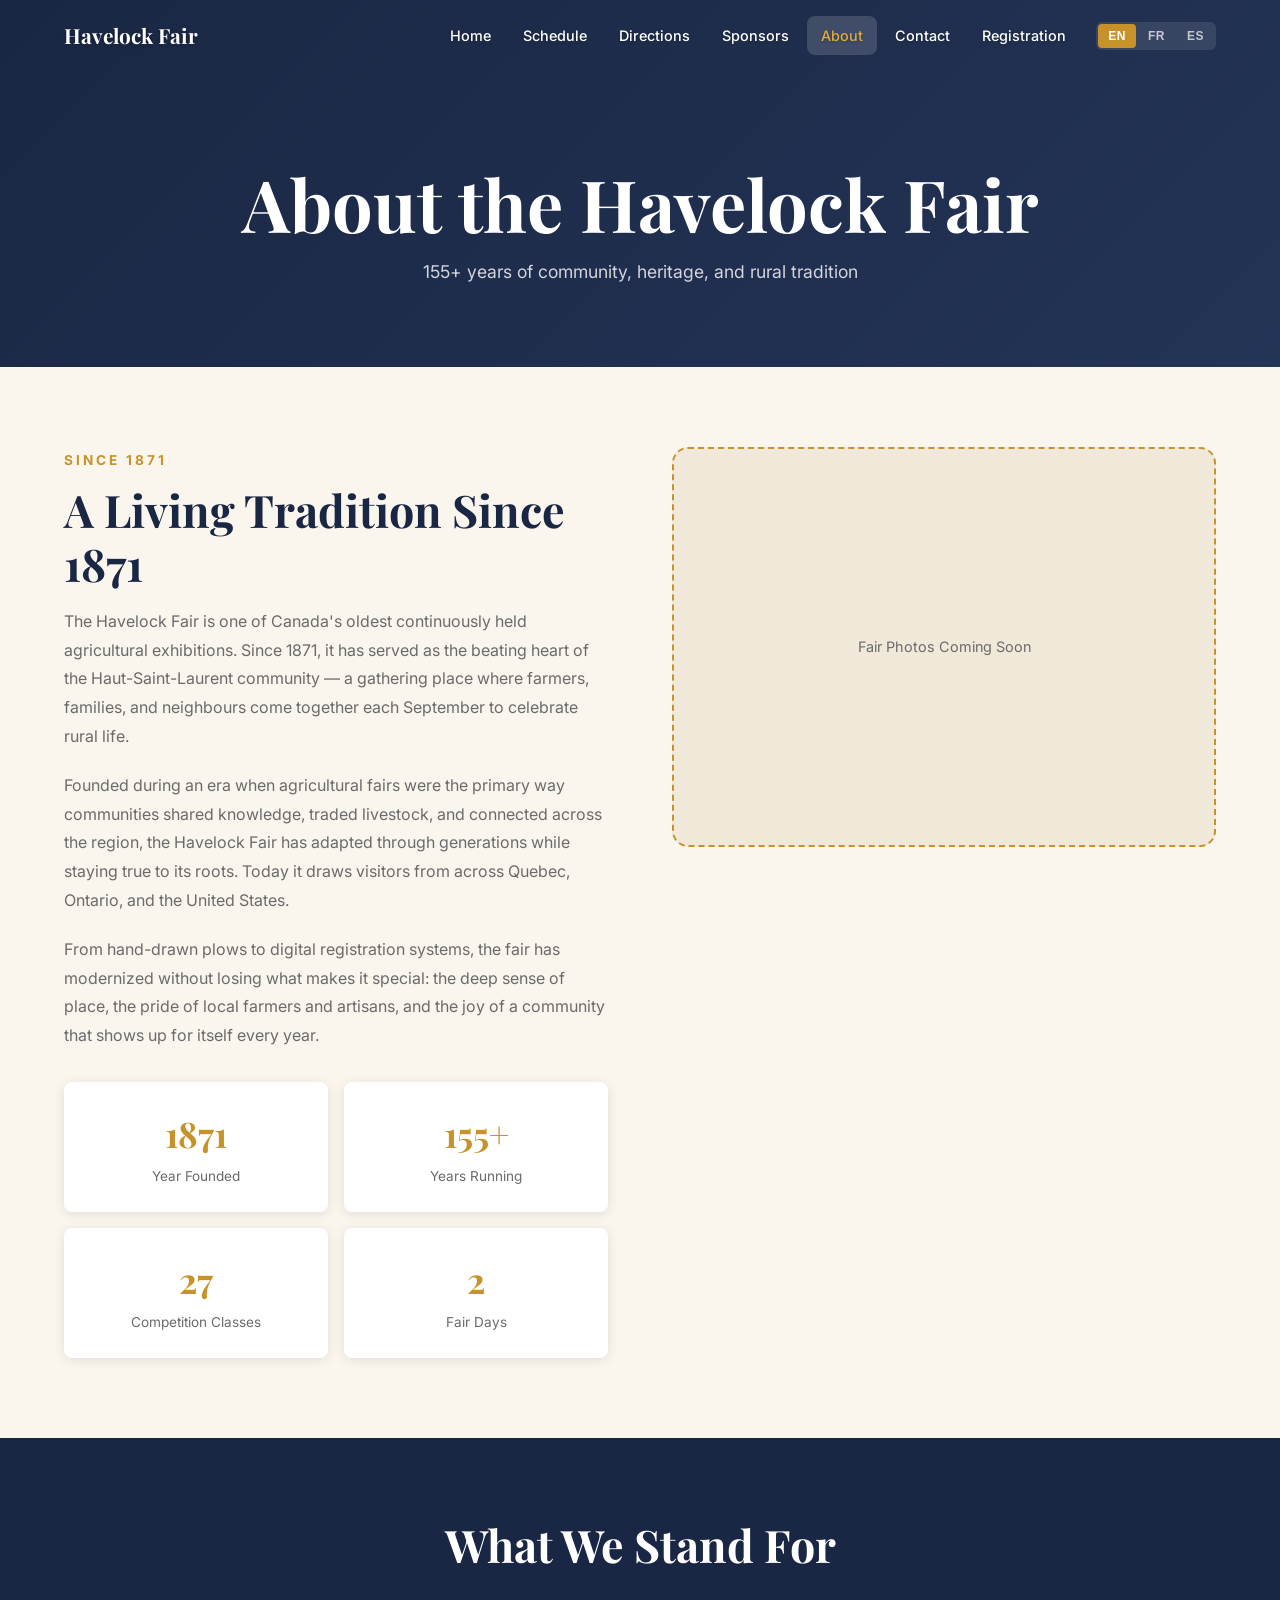
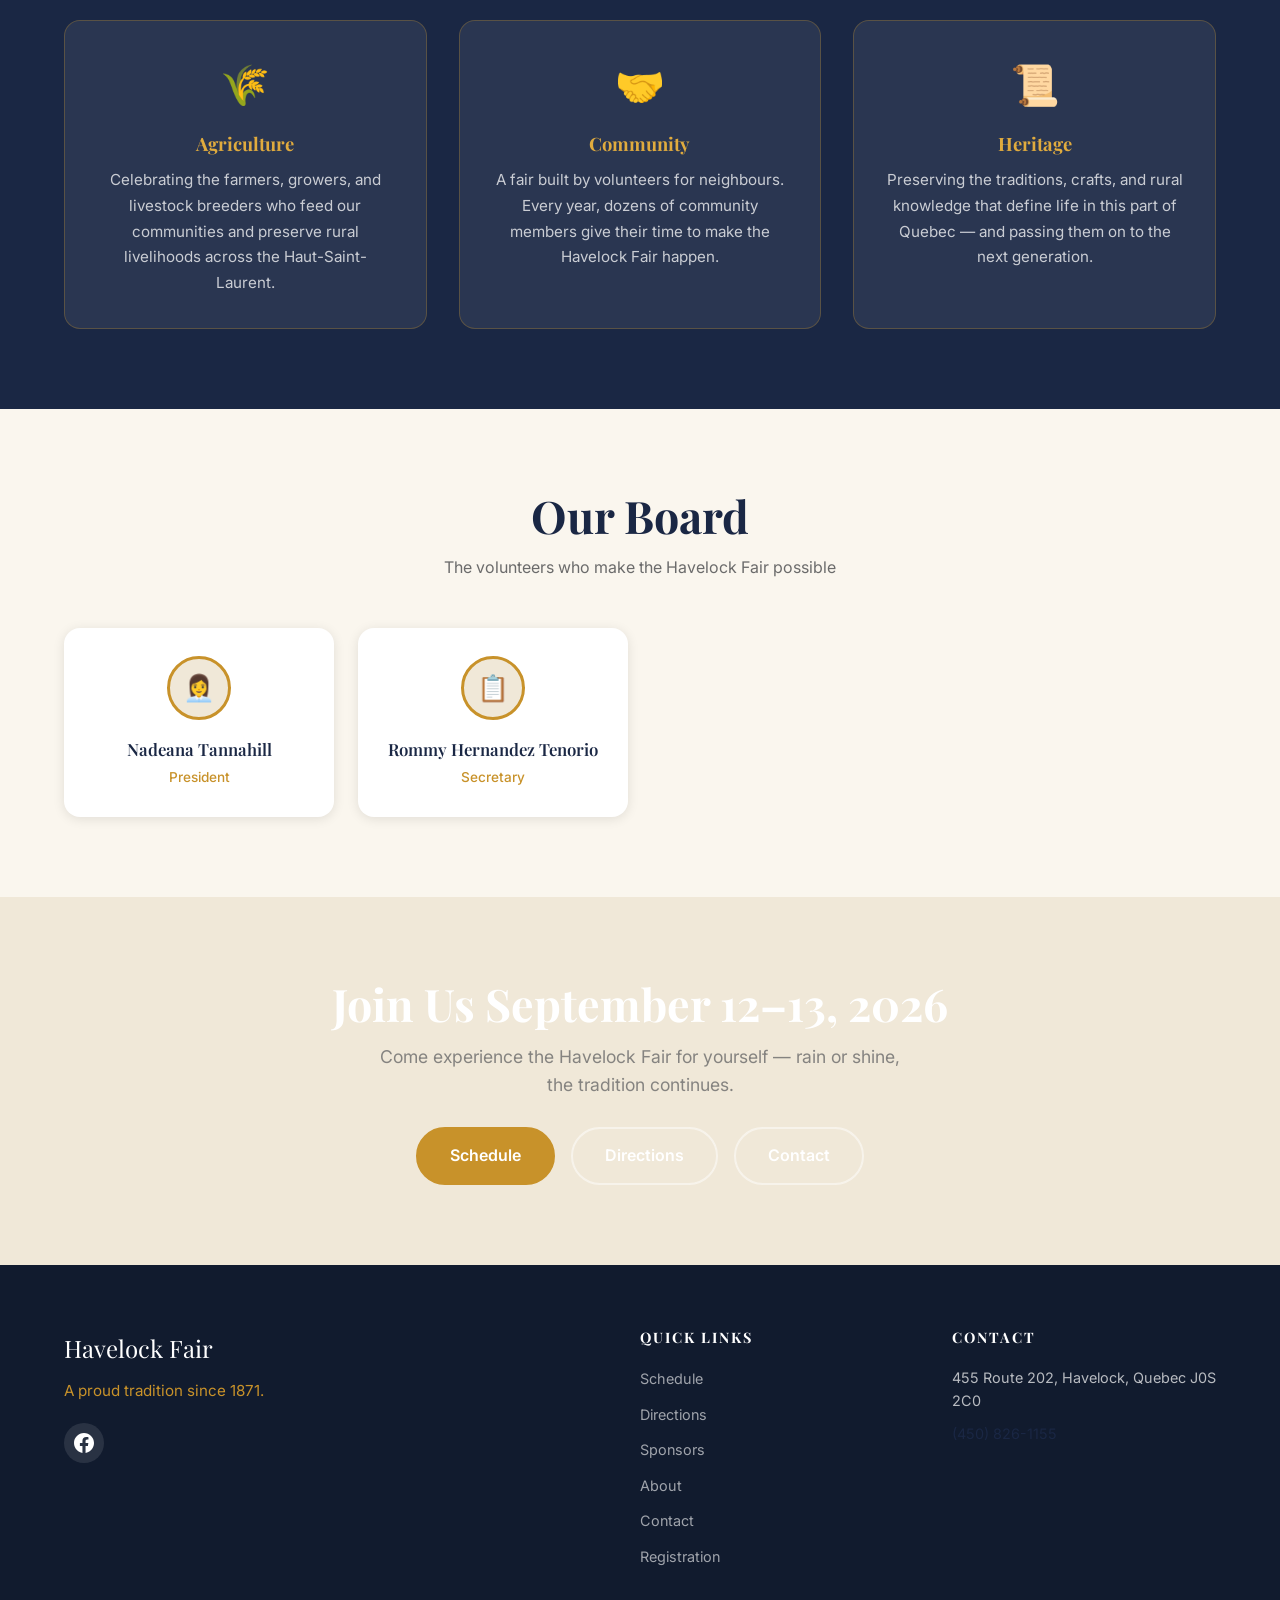
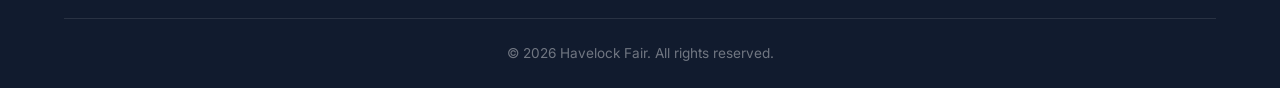
==== pages/about.html @ 42c42213 "Initial commit: Havelock Fair static site 7 pages (index, directions, schedule, sponsors, registrati" ====
<!DOCTYPE html>
<html lang="en">
<head>
  <meta charset="UTF-8">
  <meta name="viewport" content="width=device-width, initial-scale=1.0">
  <title>About — Havelock Fair 2026 | À propos — Foire Havelock</title>
  <meta name="description" content="Learn about the Havelock Fair — one of Canada's oldest agricultural fairs, founded in 1871. Meet our board and learn about our history in Havelock, Quebec.">
  <meta property="og:title" content="About the Havelock Fair">
  <meta property="og:description" content="155+ years of community, heritage, and rural tradition in Havelock, Quebec.">
  <link rel="canonical" href="https://www.havelockfair.ca/pages/about.html">
  <link rel="preconnect" href="https://fonts.googleapis.com">
  <link rel="preconnect" href="https://fonts.gstatic.com" crossorigin>
  <link href="https://fonts.googleapis.com/css2?family=Inter:wght@300;400;500;600;700&family=Playfair+Display:wght@400;600;700;800&display=swap" rel="stylesheet">
  <link rel="stylesheet" href="../css/style.css">
  <style>
    .page-hero {
      position: relative;
      padding: 160px 0 80px;
      background: linear-gradient(135deg, var(--navy) 0%, var(--navy-light) 100%);
      text-align: center;
      color: var(--white);
    }
    .page-hero h1 { color: var(--white); margin-bottom: 12px; }
    .page-hero p { opacity: 0.8; font-size: 1.1rem; }

    /* History section */
    .history-section {
      padding: 80px 0;
      background: var(--cream);
    }
    .history-grid {
      display: grid;
      grid-template-columns: 1fr 1fr;
      gap: 64px;
      align-items: start;
    }
    @media (max-width: 768px) {
      .history-grid { grid-template-columns: 1fr; gap: 40px; }
    }
    .history-text h2 {
      margin-bottom: 16px;
    }
    .history-text p {
      color: var(--text-light);
      margin-bottom: 20px;
      line-height: 1.8;
    }
    .history-stat-grid {
      display: grid;
      grid-template-columns: 1fr 1fr;
      gap: 16px;
      margin-top: 32px;
    }
    .history-stat {
      background: var(--white);
      border-radius: var(--radius);
      padding: 24px;
      text-align: center;
      box-shadow: var(--shadow);
    }
    .history-stat .stat-num {
      font-family: var(--font-heading);
      font-size: 2.2rem;
      font-weight: 700;
      color: var(--gold);
      display: block;
    }
    .history-stat .stat-label {
      font-size: 0.85rem;
      color: var(--text-light);
      margin-top: 4px;
    }
    .history-image-placeholder {
      background: var(--cream-dark);
      border-radius: var(--radius-lg);
      height: 400px;
      display: flex;
      align-items: center;
      justify-content: center;
      color: var(--text-light);
      font-size: 0.9rem;
      border: 2px dashed var(--gold);
    }

    /* Mission / values */
    .mission-section {
      padding: 80px 0;
      background: var(--navy);
      color: var(--white);
    }
    .mission-section h2 { color: var(--white); text-align: center; margin-bottom: 48px; }
    .mission-cards {
      display: grid;
      grid-template-columns: repeat(3, 1fr);
      gap: 32px;
    }
    @media (max-width: 768px) {
      .mission-cards { grid-template-columns: 1fr; }
    }
    .mission-card {
      background: rgba(255,255,255,0.07);
      border-radius: var(--radius-lg);
      padding: 32px;
      border: 1px solid rgba(200,146,42,0.3);
      text-align: center;
    }
    .mission-card .mission-icon {
      font-size: 2.5rem;
      margin-bottom: 16px;
    }
    .mission-card h3 {
      color: var(--gold-light);
      margin-bottom: 12px;
      font-size: 1.15rem;
    }
    .mission-card p {
      color: rgba(255,255,255,0.75);
      font-size: 0.95rem;
      line-height: 1.7;
    }

    /* Board section */
    .board-section {
      padding: 80px 0;
      background: var(--cream);
    }
    .board-section h2 { text-align: center; margin-bottom: 12px; }
    .board-subtitle {
      text-align: center;
      color: var(--text-light);
      margin-bottom: 48px;
    }
    .board-grid {
      display: grid;
      grid-template-columns: repeat(auto-fill, minmax(220px, 1fr));
      gap: 24px;
    }
    .board-card {
      background: var(--white);
      border-radius: var(--radius-lg);
      padding: 28px 24px;
      text-align: center;
      box-shadow: var(--shadow);
      transition: transform var(--transition), box-shadow var(--transition);
    }
    .board-card:hover {
      transform: translateY(-4px);
      box-shadow: var(--shadow-lg);
    }
    .board-avatar {
      width: 64px;
      height: 64px;
      border-radius: 50%;
      background: var(--cream-dark);
      display: flex;
      align-items: center;
      justify-content: center;
      font-size: 1.6rem;
      margin: 0 auto 16px;
      border: 3px solid var(--gold);
    }
    .board-name {
      font-family: var(--font-heading);
      font-weight: 600;
      font-size: 1.05rem;
      color: var(--navy);
      margin-bottom: 4px;
    }
    .board-role {
      font-size: 0.85rem;
      color: var(--gold);
      font-weight: 500;
    }

    /* CTA */
    .cta-section {
      padding: 80px 0;
      background: var(--cream-dark);
      text-align: center;
    }
    .cta-section h2 { margin-bottom: 12px; }
    .cta-section p { color: var(--text-light); margin-bottom: 28px; max-width: 520px; margin-left: auto; margin-right: auto; }
    .btn-group { display: flex; gap: 16px; justify-content: center; flex-wrap: wrap; }
  </style>
</head>
<body>

  <!-- ========== NAVBAR ========== -->
  <nav class="navbar" role="navigation" aria-label="Main navigation">
    <div class="nav-inner">
      <a href="/" class="nav-brand">
        <span>Havelock Fair</span>
      </a>
      <button class="nav-toggle" aria-label="Toggle menu" aria-expanded="false">
        <span></span><span></span><span></span>
      </button>
      <ul class="nav-menu">
        <li><a href="/" data-i18n="nav_home">Home</a></li>
        <li><a href="/pages/schedule.html" data-i18n="nav_schedule">Schedule</a></li>
        <li><a href="/pages/directions.html" data-i18n="nav_directions">Directions</a></li>
        <li><a href="/pages/sponsors.html" data-i18n="nav_sponsors">Sponsors</a></li>
        <li><a href="/pages/about.html" class="active" data-i18n="nav_about">About</a></li>
        <li><a href="/pages/contact.html" data-i18n="nav_contact">Contact</a></li>
        <li><a href="/pages/registration.html" data-i18n="nav_registration">Registration</a></li>
        <li>
          <div class="lang-switcher">
            <button class="lang-btn active" data-lang="en">EN</button>
            <button class="lang-btn" data-lang="fr">FR</button>
            <button class="lang-btn" data-lang="es">ES</button>
          </div>
        </li>
      </ul>
    </div>
  </nav>

  <!-- ========== PAGE HERO ========== -->
  <section class="page-hero">
    <div class="container">
      <h1 data-i18n="about_page_title">About the Havelock Fair</h1>
      <p data-i18n="about_page_subtitle">155+ years of community, heritage, and rural tradition</p>
    </div>
  </section>

  <!-- ========== HISTORY ========== -->
  <section class="history-section">
    <div class="container">
      <div class="history-grid">
        <div class="history-text fade-in">
          <span class="about-tag" data-i18n="about_tag">Since 1871</span>
          <h2 data-i18n="about_history_title">A Living Tradition Since 1871</h2>
          <p data-i18n="about_history_p1">The Havelock Fair is one of Canada's oldest continuously held agricultural exhibitions. Since 1871, it has served as the beating heart of the Haut-Saint-Laurent community — a gathering place where farmers, families, and neighbours come together each September to celebrate rural life.</p>
          <p data-i18n="about_history_p2">Founded during an era when agricultural fairs were the primary way communities shared knowledge, traded livestock, and connected across the region, the Havelock Fair has adapted through generations while staying true to its roots. Today it draws visitors from across Quebec, Ontario, and the United States.</p>
          <p data-i18n="about_history_p3">From hand-drawn plows to digital registration systems, the fair has modernized without losing what makes it special: the deep sense of place, the pride of local farmers and artisans, and the joy of a community that shows up for itself every year.</p>
          <div class="history-stat-grid">
            <div class="history-stat">
              <span class="stat-num">1871</span>
              <div class="stat-label" data-i18n="stat_founded">Year Founded</div>
            </div>
            <div class="history-stat">
              <span class="stat-num">155+</span>
              <div class="stat-label" data-i18n="stat_years">Years Running</div>
            </div>
            <div class="history-stat">
              <span class="stat-num">27</span>
              <div class="stat-label" data-i18n="stat_classes">Competition Classes</div>
            </div>
            <div class="history-stat">
              <span class="stat-num">2</span>
              <div class="stat-label" data-i18n="stat_days">Fair Days</div>
            </div>
          </div>
        </div>
        <div class="history-image-placeholder fade-in">
          <span data-i18n="about_photo_placeholder">Fair Photos Coming Soon</span>
        </div>
      </div>
    </div>
  </section>

  <!-- ========== MISSION / VALUES ========== -->
  <section class="mission-section">
    <div class="container">
      <h2 data-i18n="about_values_title">What We Stand For</h2>
      <div class="mission-cards">
        <div class="mission-card fade-in">
          <div class="mission-icon">🌾</div>
          <h3 data-i18n="about_val1_title">Agriculture</h3>
          <p data-i18n="about_val1_text">Celebrating the farmers, growers, and livestock breeders who feed our communities and preserve rural livelihoods across the Haut-Saint-Laurent.</p>
        </div>
        <div class="mission-card fade-in">
          <div class="mission-icon">🤝</div>
          <h3 data-i18n="about_val2_title">Community</h3>
          <p data-i18n="about_val2_text">A fair built by volunteers for neighbours. Every year, dozens of community members give their time to make the Havelock Fair happen.</p>
        </div>
        <div class="mission-card fade-in">
          <div class="mission-icon">📜</div>
          <h3 data-i18n="about_val3_title">Heritage</h3>
          <p data-i18n="about_val3_text">Preserving the traditions, crafts, and rural knowledge that define life in this part of Quebec — and passing them on to the next generation.</p>
        </div>
      </div>
    </div>
  </section>

  <!-- ========== BOARD ========== -->
  <section class="board-section">
    <div class="container">
      <h2 data-i18n="about_board_title">Our Board</h2>
      <p class="board-subtitle" data-i18n="about_board_subtitle">The volunteers who make the Havelock Fair possible</p>
      <div class="board-grid">
        <div class="board-card fade-in">
          <div class="board-avatar">👩‍💼</div>
          <div class="board-name">Nadeana Tannahill</div>
          <div class="board-role" data-i18n="board_president">President</div>
        </div>
        <div class="board-card fade-in">
          <div class="board-avatar">📋</div>
          <div class="board-name">Rommy Hernandez Tenorio</div>
          <div class="board-role" data-i18n="board_secretary">Secretary</div>
        </div>
        <!-- Additional board members can be added here -->
      </div>
    </div>
  </section>

  <!-- ========== CTA ========== -->
  <section class="cta-section">
    <div class="container fade-in">
      <h2 data-i18n="about_cta_title">Join Us September 12–13, 2026</h2>
      <p data-i18n="about_cta_text">Come experience the Havelock Fair for yourself — rain or shine, the tradition continues.</p>
      <div class="btn-group">
        <a href="/pages/schedule.html" class="btn btn-primary" data-i18n="nav_schedule">Schedule</a>
        <a href="/pages/directions.html" class="btn btn-outline" data-i18n="nav_directions">Directions</a>
        <a href="/pages/contact.html" class="btn btn-outline" data-i18n="nav_contact">Contact</a>
      </div>
    </div>
  </section>

  <!-- ========== FOOTER ========== -->
  <footer class="footer">
    <div class="container">
      <div class="footer-grid">
        <div>
          <div class="footer-brand">Havelock Fair</div>
          <p class="footer-tagline" data-i18n="footer_tagline">A proud tradition since 1871.</p>
          <div class="footer-social">
            <a href="https://www.facebook.com/havelockfair" target="_blank" rel="noopener" aria-label="Facebook">
              <svg width="20" height="20" viewBox="0 0 24 24" fill="currentColor"><path d="M24 12.073c0-6.627-5.373-12-12-12s-12 5.373-12 12c0 5.99 4.388 10.954 10.125 11.854v-8.385H7.078v-3.47h3.047V9.43c0-3.007 1.792-4.669 4.533-4.669 1.312 0 2.686.235 2.686.235v2.953H15.83c-1.491 0-1.956.925-1.956 1.874v2.25h3.328l-.532 3.47h-2.796v8.385C19.612 23.027 24 18.062 24 12.073z"/></svg>
            </a>
          </div>
        </div>
        <div>
          <h4 data-i18n="footer_quick">Quick Links</h4>
          <ul class="footer-links">
            <li><a href="/pages/schedule.html" data-i18n="nav_schedule">Schedule</a></li>
            <li><a href="/pages/directions.html" data-i18n="nav_directions">Directions</a></li>
            <li><a href="/pages/sponsors.html" data-i18n="nav_sponsors">Sponsors</a></li>
            <li><a href="/pages/about.html" data-i18n="nav_about">About</a></li>
            <li><a href="/pages/contact.html" data-i18n="nav_contact">Contact</a></li>
            <li><a href="/pages/registration.html" data-i18n="nav_registration">Registration</a></li>
          </ul>
        </div>
        <div>
          <h4 data-i18n="footer_contact">Contact</h4>
          <div class="footer-contact-info">
            <span data-i18n="footer_address">455 Route 202, Havelock, Quebec J0S 2C0</span>
            <a href="tel:+14508261155" data-i18n="footer_phone">(450) 826-1155</a>
          </div>
        </div>
      </div>
      <div class="footer-bottom">
        &copy; 2026 <span data-i18n="footer_copyright">Havelock Fair. All rights reserved.</span>
      </div>
    </div>
  </footer>

  <script src="../js/i18n.js"></script>
  <script src="../js/main.js"></script>
</body>
</html>
---- css/style.css ----
/* ============================================
   HAVELOCK FAIR — Core Styles
   ============================================ */

:root {
  --navy: #1a2744;
  --navy-light: #243456;
  --gold: #c8922a;
  --gold-light: #e0ab3e;
  --cream: #faf6ee;
  --cream-dark: #f0e8d8;
  --brown: #5c3d1e;
  --green: #2d5a27;
  --green-light: #3a7233;
  --red-barn: #8b2e1c;
  --text: #2c2c2c;
  --text-light: #6b6b6b;
  --white: #ffffff;
  --shadow: 0 2px 12px rgba(0,0,0,0.1);
  --shadow-lg: 0 8px 32px rgba(0,0,0,0.15);
  --radius: 8px;
  --radius-lg: 16px;
  --transition: 0.3s ease;
  --font-heading: 'Playfair Display', Georgia, serif;
  --font-body: 'Inter', -apple-system, BlinkMacSystemFont, sans-serif;
  --max-width: 1200px;
}

*, *::before, *::after {
  box-sizing: border-box;
  margin: 0;
  padding: 0;
}

html {
  scroll-behavior: smooth;
  -webkit-text-size-adjust: 100%;
}

body {
  font-family: var(--font-body);
  color: var(--text);
  background: var(--cream);
  line-height: 1.6;
  overflow-x: hidden;
}

img {
  max-width: 100%;
  height: auto;
  display: block;
}

a {
  color: var(--navy);
  text-decoration: none;
  transition: color var(--transition);
}

a:hover {
  color: var(--gold);
}

.container {
  max-width: var(--max-width);
  margin: 0 auto;
  padding: 0 24px;
}

/* ============================================
   TYPOGRAPHY
   ============================================ */

h1, h2, h3, h4 {
  font-family: var(--font-heading);
  color: var(--navy);
  line-height: 1.2;
}

h1 { font-size: clamp(2.5rem, 6vw, 4.5rem); }
h2 { font-size: clamp(1.8rem, 4vw, 2.8rem); }
h3 { font-size: clamp(1.2rem, 2.5vw, 1.5rem); }

/* ============================================
   NAVBAR
   ============================================ */

.navbar {
  position: fixed;
  top: 0;
  left: 0;
  right: 0;
  z-index: 1000;
  padding: 16px 0;
  transition: all var(--transition);
  background: transparent;
}

.navbar.scrolled {
  background: rgba(26, 39, 68, 0.97);
  padding: 8px 0;
  box-shadow: 0 2px 20px rgba(0,0,0,0.3);
  backdrop-filter: blur(10px);
}

.nav-inner {
  display: flex;
  align-items: center;
  justify-content: space-between;
  max-width: var(--max-width);
  margin: 0 auto;
  padding: 0 24px;
}

.nav-brand {
  display: flex;
  align-items: center;
  gap: 12px;
  font-family: var(--font-heading);
  font-size: 1.3rem;
  font-weight: 700;
  color: var(--white);
  text-shadow: 0 1px 4px rgba(0,0,0,0.3);
}

.navbar.scrolled .nav-brand {
  text-shadow: none;
}

.nav-brand img {
  height: 40px;
  width: auto;
  border-radius: 4px;
}

.nav-menu {
  display: flex;
  align-items: center;
  gap: 4px;
  list-style: none;
}

.nav-menu a {
  display: block;
  padding: 8px 14px;
  font-size: 0.9rem;
  font-weight: 500;
  color: var(--white);
  border-radius: var(--radius);
  transition: all var(--transition);
  text-shadow: 0 1px 3px rgba(0,0,0,0.2);
  white-space: nowrap;
}

.navbar.scrolled .nav-menu a {
  text-shadow: none;
}

.nav-menu a:hover,
.nav-menu a.active {
  background: rgba(255,255,255,0.15);
  color: var(--gold-light);
}

/* Language switcher */
.lang-switcher {
  display: flex;
  gap: 2px;
  margin-left: 12px;
  background: rgba(255,255,255,0.1);
  border-radius: 6px;
  padding: 2px;
}

.lang-btn {
  padding: 5px 10px;
  font-size: 0.75rem;
  font-weight: 600;
  color: rgba(255,255,255,0.7);
  background: transparent;
  border: none;
  border-radius: 4px;
  cursor: pointer;
  transition: all var(--transition);
  text-transform: uppercase;
  letter-spacing: 0.5px;
}

.lang-btn:hover {
  color: var(--white);
}

.lang-btn.active {
  background: var(--gold);
  color: var(--white);
}

/* Hamburger */
.nav-toggle {
  display: none;
  flex-direction: column;
  gap: 5px;
  background: none;
  border: none;
  cursor: pointer;
  padding: 4px;
  z-index: 1001;
}

.nav-toggle span {
  display: block;
  width: 26px;
  height: 2px;
  background: var(--white);
  border-radius: 2px;
  transition: all var(--transition);
}

.nav-toggle.open span:nth-child(1) {
  transform: rotate(45deg) translate(5px, 5px);
}
.nav-toggle.open span:nth-child(2) {
  opacity: 0;
}
.nav-toggle.open span:nth-child(3) {
  transform: rotate(-45deg) translate(5px, -5px);
}

/* ============================================
   HERO
   ============================================ */

.hero {
  position: relative;
  min-height: 100vh;
  display: flex;
  align-items: center;
  justify-content: center;
  text-align: center;
  color: var(--white);
  overflow: hidden;
}

.hero-bg {
  position: absolute;
  inset: 0;
  background: linear-gradient(
    135deg,
    rgba(26, 39, 68, 0.85) 0%,
    rgba(44, 70, 50, 0.75) 50%,
    rgba(26, 39, 68, 0.85) 100%
  );
  z-index: 1;
}

.hero-img {
  position: absolute;
  inset: 0;
  background-image:
    url('data:image/svg+xml,<svg xmlns="http://www.w3.org/2000/svg" viewBox="0 0 1200 800"><rect fill="%231a2744"/><text x="600" y="400" text-anchor="middle" fill="%23243456" font-size="120" font-family="serif">HAVELOCK FAIR</text></svg>');
  background-size: cover;
  background-position: center;
  filter: saturate(0.8);
}

.hero-content {
  position: relative;
  z-index: 2;
  max-width: 800px;
  padding: 120px 24px 80px;
}

.hero-tag {
  display: inline-block;
  padding: 6px 20px;
  background: rgba(200, 146, 42, 0.25);
  border: 1px solid rgba(200, 146, 42, 0.5);
  border-radius: 50px;
  font-size: 0.85rem;
  font-weight: 600;
  letter-spacing: 2px;
  text-transform: uppercase;
  color: var(--gold-light);
  margin-bottom: 24px;
}

.hero h1 {
  color: var(--white);
  margin-bottom: 16px;
  text-shadow: 0 2px 20px rgba(0,0,0,0.3);
}

.hero-subtitle {
  font-size: clamp(1.1rem, 2.5vw, 1.4rem);
  opacity: 0.9;
  margin-bottom: 8px;
  font-weight: 300;
}

.hero-date {
  font-family: var(--font-heading);
  font-size: clamp(1.3rem, 3vw, 1.8rem);
  color: var(--gold-light);
  margin-bottom: 36px;
}

.hero-buttons {
  display: flex;
  gap: 16px;
  justify-content: center;
  flex-wrap: wrap;
}

/* ============================================
   BUTTONS
   ============================================ */

.btn {
  display: inline-flex;
  align-items: center;
  gap: 8px;
  padding: 14px 32px;
  font-size: 1rem;
  font-weight: 600;
  border-radius: 50px;
  border: 2px solid transparent;
  cursor: pointer;
  transition: all var(--transition);
  text-decoration: none;
  white-space: nowrap;
}

.btn-primary {
  background: var(--gold);
  color: var(--white);
  border-color: var(--gold);
}

.btn-primary:hover {
  background: var(--gold-light);
  border-color: var(--gold-light);
  color: var(--white);
  transform: translateY(-2px);
  box-shadow: 0 4px 20px rgba(200,146,42,0.4);
}

.btn-outline {
  background: transparent;
  color: var(--white);
  border-color: rgba(255,255,255,0.5);
}

.btn-outline:hover {
  background: rgba(255,255,255,0.1);
  border-color: var(--white);
  color: var(--white);
  transform: translateY(-2px);
}

/* ============================================
   COUNTDOWN
   ============================================ */

#countdown {
  background: var(--navy);
  padding: 48px 24px;
  text-align: center;
}

.countdown-title {
  font-family: var(--font-heading);
  font-size: 1.2rem;
  color: var(--gold-light);
  margin-bottom: 20px;
  letter-spacing: 1px;
  text-transform: uppercase;
}

.countdown-numbers {
  display: flex;
  justify-content: center;
  align-items: center;
  gap: 8px;
  flex-wrap: wrap;
}

.countdown-unit {
  display: flex;
  flex-direction: column;
  align-items: center;
  min-width: 80px;
}

.countdown-num {
  font-family: var(--font-heading);
  font-size: clamp(2.5rem, 6vw, 4rem);
  font-weight: 700;
  color: var(--white);
  line-height: 1;
}

.countdown-label {
  font-size: 0.8rem;
  text-transform: uppercase;
  letter-spacing: 2px;
  color: rgba(255,255,255,0.5);
  margin-top: 8px;
}

.countdown-sep {
  font-family: var(--font-heading);
  font-size: 2.5rem;
  color: var(--gold);
  line-height: 1;
  padding-bottom: 24px;
}

.countdown-live-msg {
  font-family: var(--font-heading);
  font-size: clamp(1.5rem, 4vw, 2.5rem);
  color: var(--gold-light);
  animation: pulse 2s ease-in-out infinite;
}

@keyframes pulse {
  0%, 100% { opacity: 1; }
  50% { opacity: 0.6; }
}

/* ============================================
   ABOUT SECTION
   ============================================ */

.about {
  padding: 96px 0;
  background: var(--cream);
}

.about-grid {
  display: grid;
  grid-template-columns: 1fr 1fr;
  gap: 64px;
  align-items: center;
}

.about-tag {
  display: inline-block;
  font-size: 0.85rem;
  font-weight: 700;
  text-transform: uppercase;
  letter-spacing: 3px;
  color: var(--gold);
  margin-bottom: 12px;
}

.about-text h2 {
  margin-bottom: 24px;
}

.about-text p {
  margin-bottom: 16px;
  font-size: 1.05rem;
  color: var(--text-light);
}

.about-location {
  display: flex;
  flex-direction: column;
  gap: 8px;
  margin-top: 24px;
  padding: 20px;
  background: var(--white);
  border-radius: var(--radius);
  border-left: 4px solid var(--gold);
}

.about-location span {
  font-size: 0.95rem;
  color: var(--text);
}

.about-location .location-note {
  font-size: 0.85rem;
  color: var(--text-light);
}

.about-image {
  position: relative;
  border-radius: var(--radius-lg);
  overflow: hidden;
  box-shadow: var(--shadow-lg);
  aspect-ratio: 4/3;
  background: var(--navy);
}

.about-image-placeholder {
  width: 100%;
  height: 100%;
  display: flex;
  align-items: center;
  justify-content: center;
  background: linear-gradient(135deg, var(--navy) 0%, var(--green) 100%);
  color: var(--white);
  font-family: var(--font-heading);
  font-size: 1.5rem;
  opacity: 0.7;
}

.about-image-decor {
  position: absolute;
  bottom: -20px;
  right: -20px;
  width: 120px;
  height: 120px;
  background: var(--gold);
  border-radius: var(--radius-lg);
  opacity: 0.15;
  z-index: -1;
}

/* ============================================
   HIGHLIGHTS
   ============================================ */

.highlights {
  padding: 96px 0;
  background: var(--white);
}

.section-header {
  text-align: center;
  margin-bottom: 64px;
}

.section-header h2 {
  margin-bottom: 12px;
}

.section-header p {
  font-size: 1.1rem;
  color: var(--text-light);
}

.highlights-grid {
  display: grid;
  grid-template-columns: repeat(3, 1fr);
  gap: 32px;
}

.highlight-card {
  padding: 36px 28px;
  background: var(--cream);
  border-radius: var(--radius-lg);
  transition: all var(--transition);
  border: 1px solid transparent;
}

.highlight-card:hover {
  transform: translateY(-4px);
  box-shadow: var(--shadow-lg);
  border-color: var(--gold);
}

.highlight-icon {
  width: 56px;
  height: 56px;
  display: flex;
  align-items: center;
  justify-content: center;
  font-size: 1.8rem;
  background: var(--navy);
  color: var(--gold-light);
  border-radius: 12px;
  margin-bottom: 20px;
}

.highlight-card h3 {
  margin-bottom: 10px;
}

.highlight-card p {
  font-size: 0.95rem;
  color: var(--text-light);
  line-height: 1.6;
}

/* ============================================
   CTA SECTION
   ============================================ */

.cta-section {
  padding: 96px 0;
  background: linear-gradient(135deg, var(--navy) 0%, var(--navy-light) 100%);
  text-align: center;
  color: var(--white);
}

.cta-section h2 {
  color: var(--white);
  margin-bottom: 16px;
}

.cta-section p {
  font-size: 1.1rem;
  opacity: 0.8;
  margin-bottom: 36px;
  max-width: 600px;
  margin-left: auto;
  margin-right: auto;
}

/* ============================================
   FOOTER
   ============================================ */

.footer {
  background: #111b2e;
  color: rgba(255,255,255,0.7);
  padding: 64px 0 0;
}

.footer-grid {
  display: grid;
  grid-template-columns: 2fr 1fr 1fr;
  gap: 48px;
  padding-bottom: 48px;
  border-bottom: 1px solid rgba(255,255,255,0.1);
}

.footer-brand {
  font-family: var(--font-heading);
  font-size: 1.5rem;
  color: var(--white);
  margin-bottom: 12px;
}

.footer-tagline {
  font-size: 0.95rem;
  margin-bottom: 20px;
  color: var(--gold);
}

.footer h4 {
  color: var(--white);
  font-size: 0.9rem;
  text-transform: uppercase;
  letter-spacing: 2px;
  margin-bottom: 20px;
}

.footer-links {
  list-style: none;
  display: flex;
  flex-direction: column;
  gap: 10px;
}

.footer-links a {
  color: rgba(255,255,255,0.6);
  font-size: 0.9rem;
  transition: color var(--transition);
}

.footer-links a:hover {
  color: var(--gold-light);
}

.footer-contact-info {
  display: flex;
  flex-direction: column;
  gap: 10px;
  font-size: 0.9rem;
}

.footer-social {
  display: flex;
  gap: 12px;
  margin-top: 16px;
}

.footer-social a {
  width: 40px;
  height: 40px;
  display: flex;
  align-items: center;
  justify-content: center;
  background: rgba(255,255,255,0.1);
  border-radius: 50%;
  color: var(--white);
  font-size: 1.1rem;
  transition: all var(--transition);
}

.footer-social a:hover {
  background: var(--gold);
  transform: translateY(-2px);
}

.footer-bottom {
  padding: 24px 0;
  text-align: center;
  font-size: 0.85rem;
  color: rgba(255,255,255,0.4);
}

/* ============================================
   SCROLL ANIMATIONS
   ============================================ */

.fade-in {
  opacity: 0;
  transform: translateY(24px);
  transition: opacity 0.6s ease, transform 0.6s ease;
}

.fade-in.visible {
  opacity: 1;
  transform: translateY(0);
}

.fade-in:nth-child(2) { transition-delay: 0.1s; }
.fade-in:nth-child(3) { transition-delay: 0.2s; }
.fade-in:nth-child(4) { transition-delay: 0.3s; }
.fade-in:nth-child(5) { transition-delay: 0.4s; }
.fade-in:nth-child(6) { transition-delay: 0.5s; }

/* ============================================
   RESPONSIVE
   ============================================ */

@media (max-width: 968px) {
  .nav-toggle {
    display: flex;
  }

  .nav-menu {
    position: fixed;
    top: 0;
    right: -100%;
    width: 280px;
    height: 100vh;
    background: var(--navy);
    flex-direction: column;
    padding: 80px 24px 24px;
    gap: 4px;
    transition: right var(--transition);
    box-shadow: -4px 0 20px rgba(0,0,0,0.3);
  }

  .nav-menu.open {
    right: 0;
  }

  .nav-menu a {
    padding: 12px 16px;
    font-size: 1rem;
  }

  .lang-switcher {
    margin-left: 0;
    margin-top: 16px;
    align-self: flex-start;
  }

  .about-grid {
    grid-template-columns: 1fr;
    gap: 40px;
  }

  .about-image {
    order: -1;
  }

  .highlights-grid {
    grid-template-columns: 1fr 1fr;
    gap: 20px;
  }

  .footer-grid {
    grid-template-columns: 1fr 1fr;
    gap: 32px;
  }
}

@media (max-width: 600px) {
  .highlights-grid {
    grid-template-columns: 1fr;
  }

  .hero-content {
    padding: 100px 16px 60px;
  }

  .countdown-unit {
    min-width: 60px;
  }

  .countdown-num {
    font-size: 2rem;
  }

  .countdown-sep {
    font-size: 1.5rem;
    padding-bottom: 16px;
  }

  .footer-grid {
    grid-template-columns: 1fr;
    gap: 32px;
  }

  .btn {
    padding: 12px 24px;
    font-size: 0.9rem;
  }
}
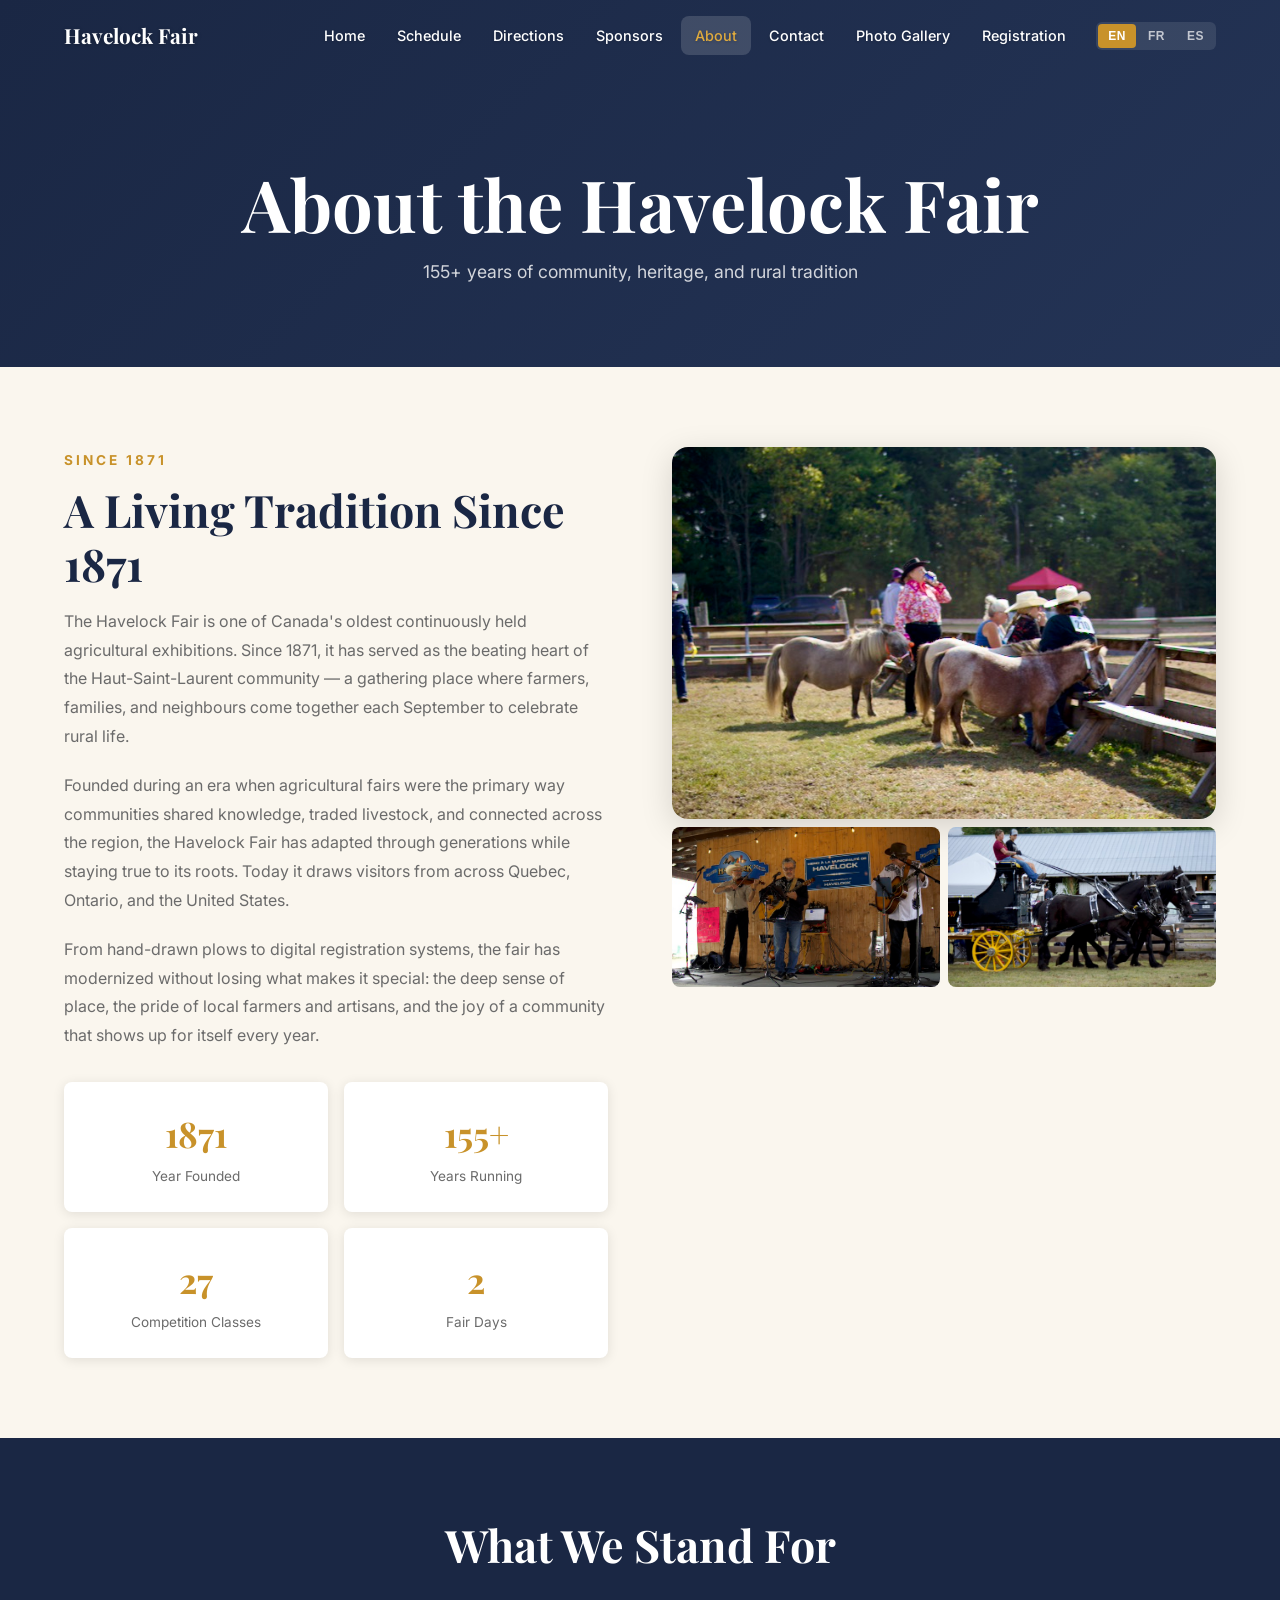
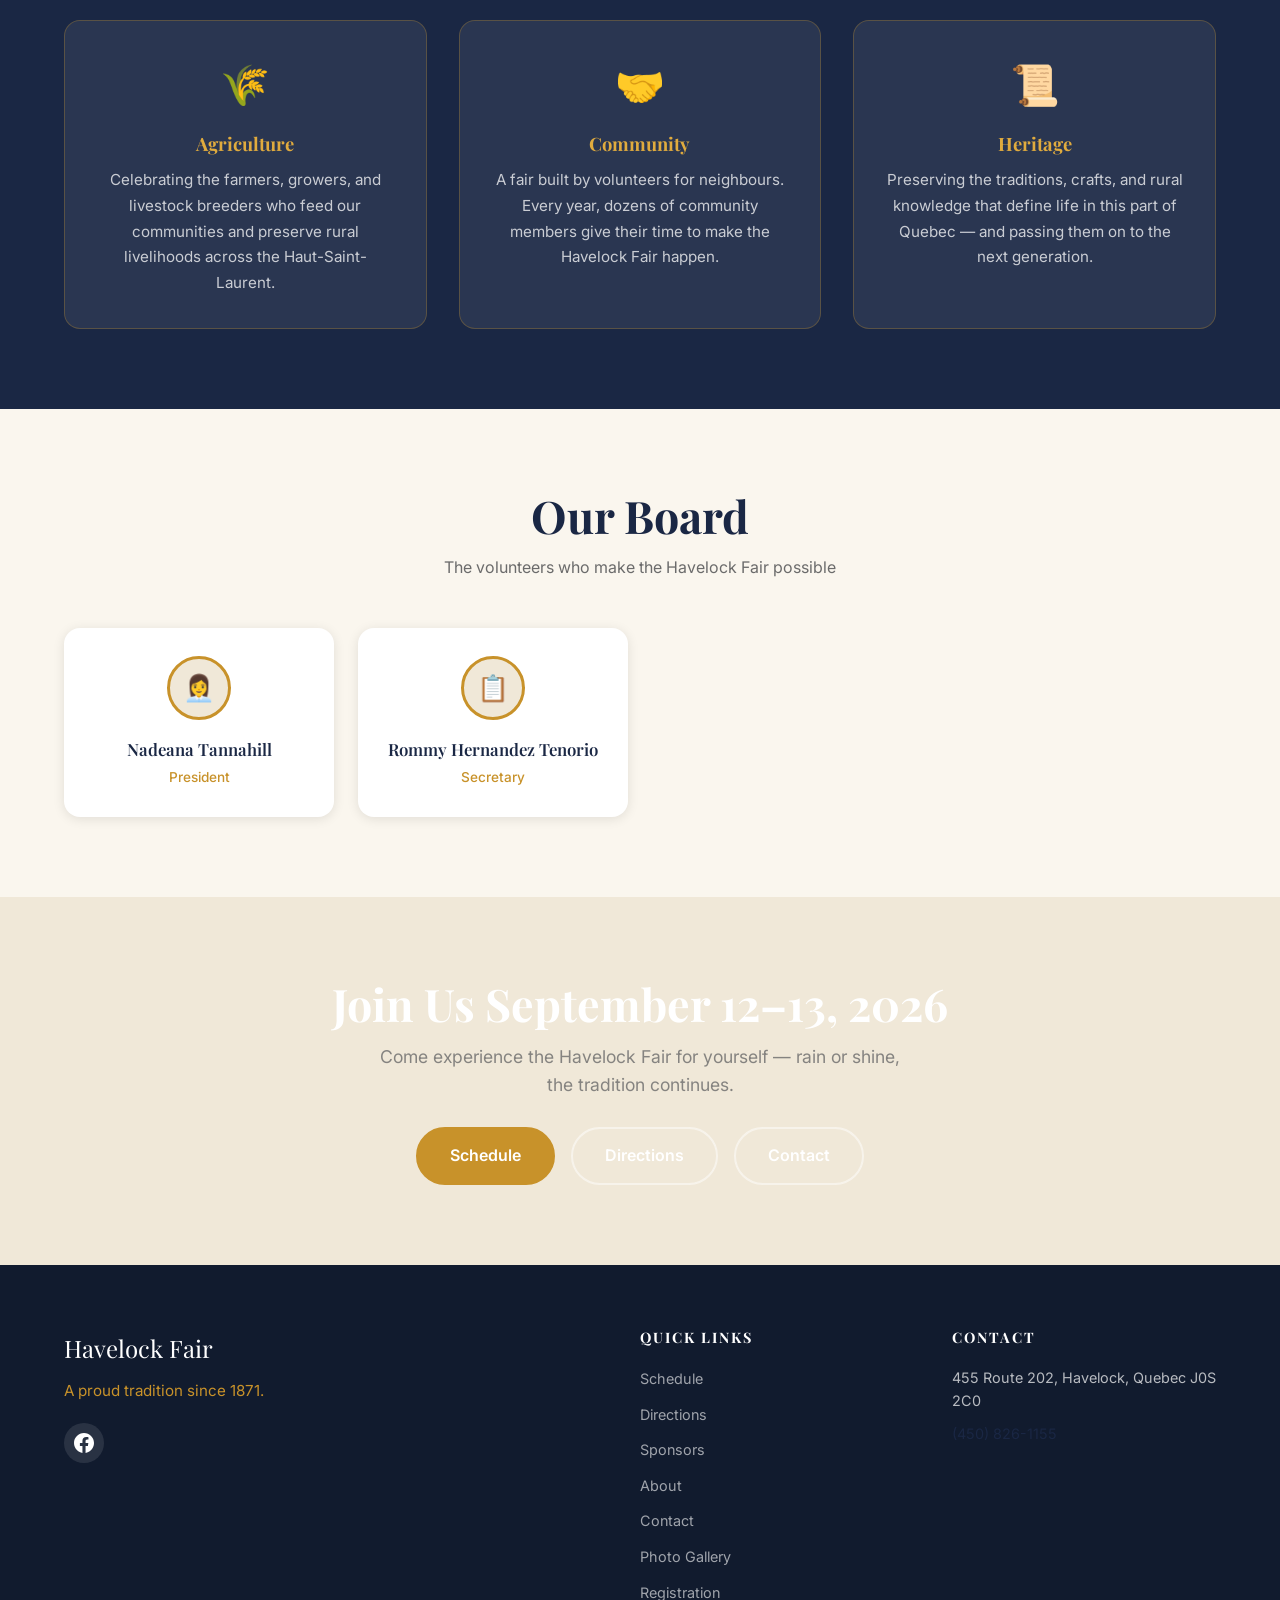
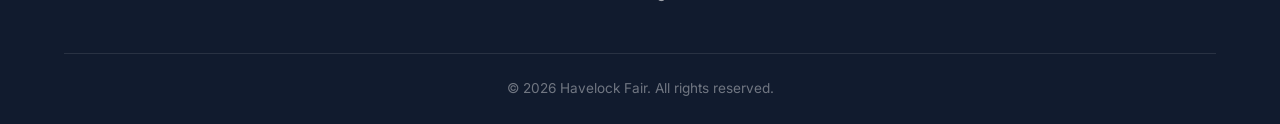
==== commit 8be0360f: "Add photos, gallery page, and fix all broken content for public launch - Replace SVG hero placeholde" ====
--- a/pages/about.html
+++ b/pages/about.html
@@ -201,6 +201,7 @@
         <li><a href="/pages/sponsors.html" data-i18n="nav_sponsors">Sponsors</a></li>
         <li><a href="/pages/about.html" class="active" data-i18n="nav_about">About</a></li>
         <li><a href="/pages/contact.html" data-i18n="nav_contact">Contact</a></li>
+        <li><a href="/pages/gallery.html" data-i18n="nav_gallery">Photos</a></li>
         <li><a href="/pages/registration.html" data-i18n="nav_registration">Registration</a></li>
         <li>
           <div class="lang-switcher">
@@ -250,8 +251,12 @@
             </div>
           </div>
         </div>
-        <div class="history-image-placeholder fade-in">
-          <span data-i18n="about_photo_placeholder">Fair Photos Coming Soon</span>
+        <div class="fade-in">
+          <img src="../images/gallery/fair-2025-05.jpg" alt="Havelock Fair 2025" style="width:100%;border-radius:var(--radius-lg);box-shadow:var(--shadow-lg);object-fit:cover;max-height:420px;">
+          <div style="display:grid;grid-template-columns:1fr 1fr;gap:8px;margin-top:8px;">
+            <img src="../images/gallery/fair-2025-06.jpg" alt="Havelock Fair 2025" style="width:100%;border-radius:var(--radius);object-fit:cover;height:160px;">
+            <img src="../images/gallery/fair-2025-01.jpg" alt="Havelock Fair 2025" style="width:100%;border-radius:var(--radius);object-fit:cover;height:160px;">
+          </div>
         </div>
       </div>
     </div>
@@ -336,7 +341,8 @@
             <li><a href="/pages/sponsors.html" data-i18n="nav_sponsors">Sponsors</a></li>
             <li><a href="/pages/about.html" data-i18n="nav_about">About</a></li>
             <li><a href="/pages/contact.html" data-i18n="nav_contact">Contact</a></li>
-            <li><a href="/pages/registration.html" data-i18n="nav_registration">Registration</a></li>
+            <li><a href="/pages/gallery.html" data-i18n="nav_gallery">Photos</a></li>
+        <li><a href="/pages/registration.html" data-i18n="nav_registration">Registration</a></li>
           </ul>
         </div>
         <div>
--- a/css/style.css
+++ b/css/style.css
@@ -256,11 +256,10 @@
 .hero-img {
   position: absolute;
   inset: 0;
-  background-image:
-    url('data:image/svg+xml,<svg xmlns="http://www.w3.org/2000/svg" viewBox="0 0 1200 800"><rect fill="%231a2744"/><text x="600" y="400" text-anchor="middle" fill="%23243456" font-size="120" font-family="serif">HAVELOCK FAIR</text></svg>');
+  background-image: url('../images/hero/hero.jpg');
   background-size: cover;
-  background-position: center;
-  filter: saturate(0.8);
+  background-position: center 40%;
+  filter: saturate(0.85);
 }
 
 .hero-content {
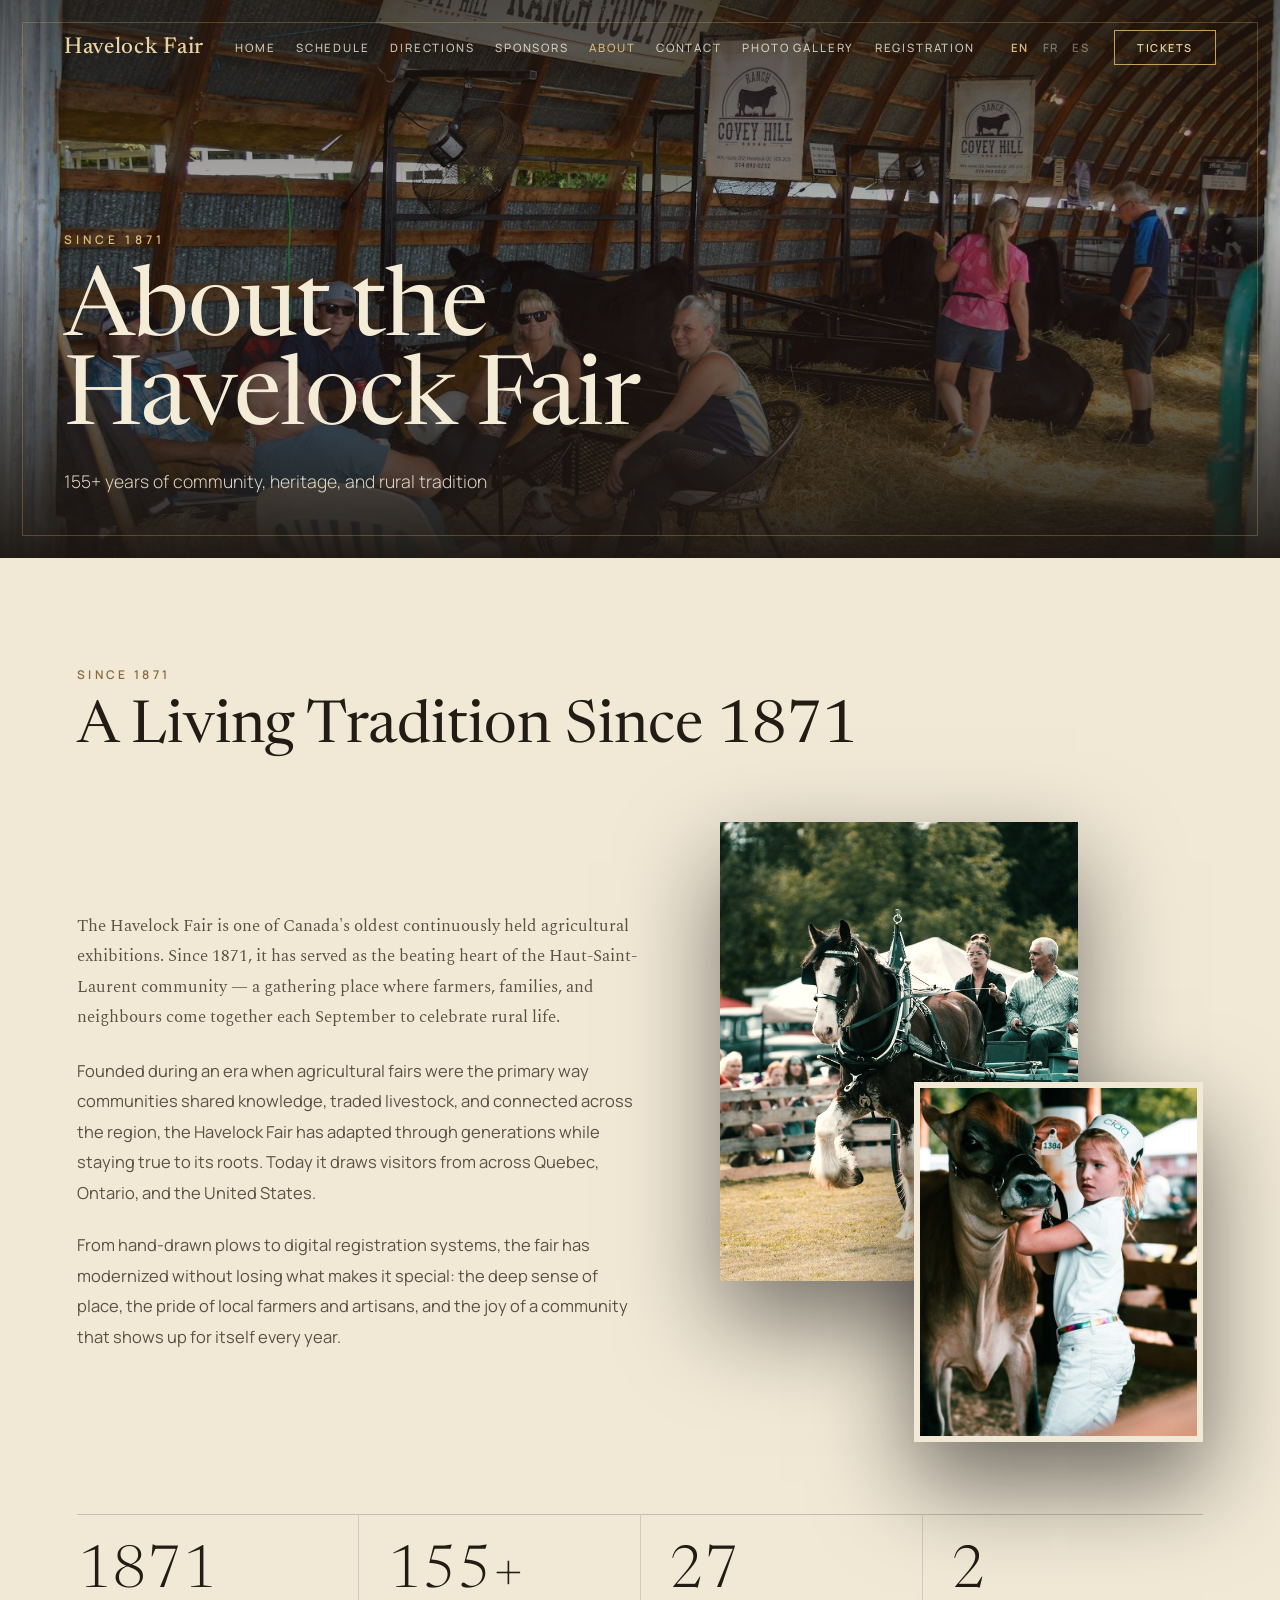
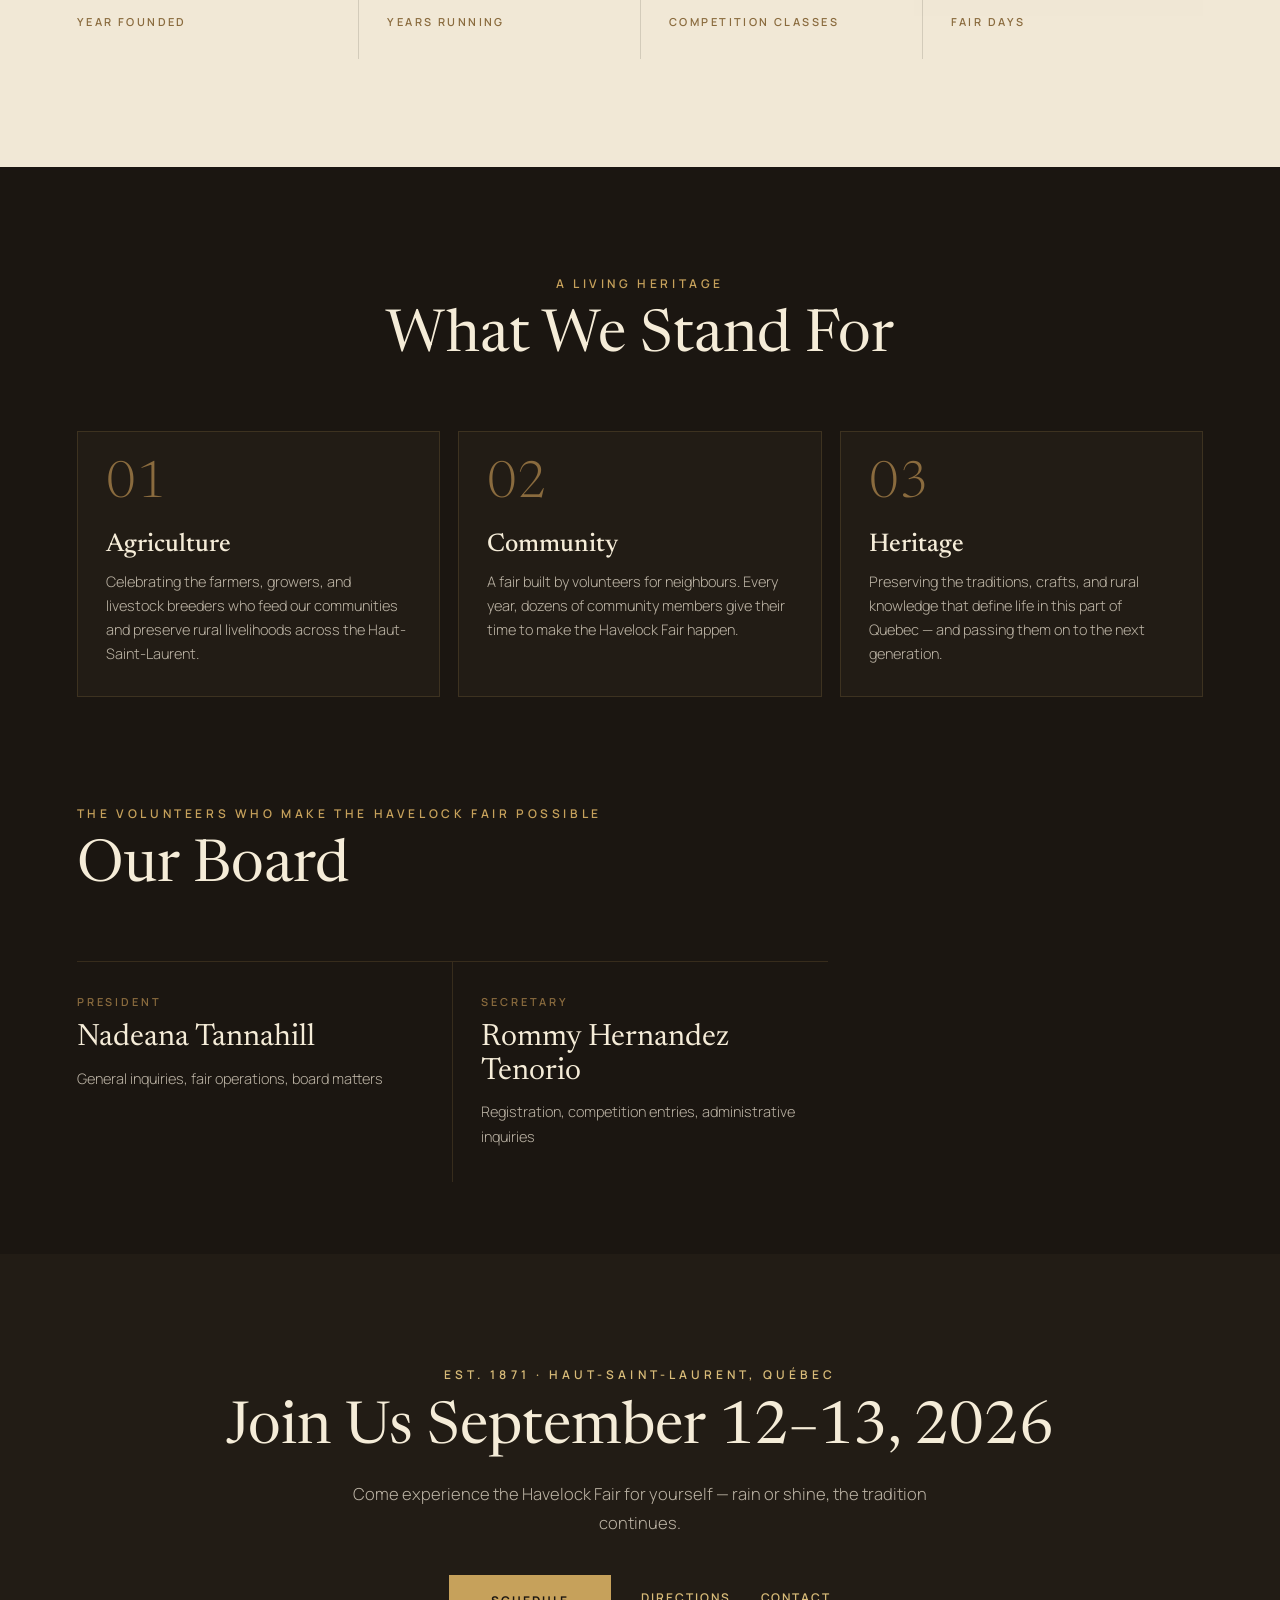
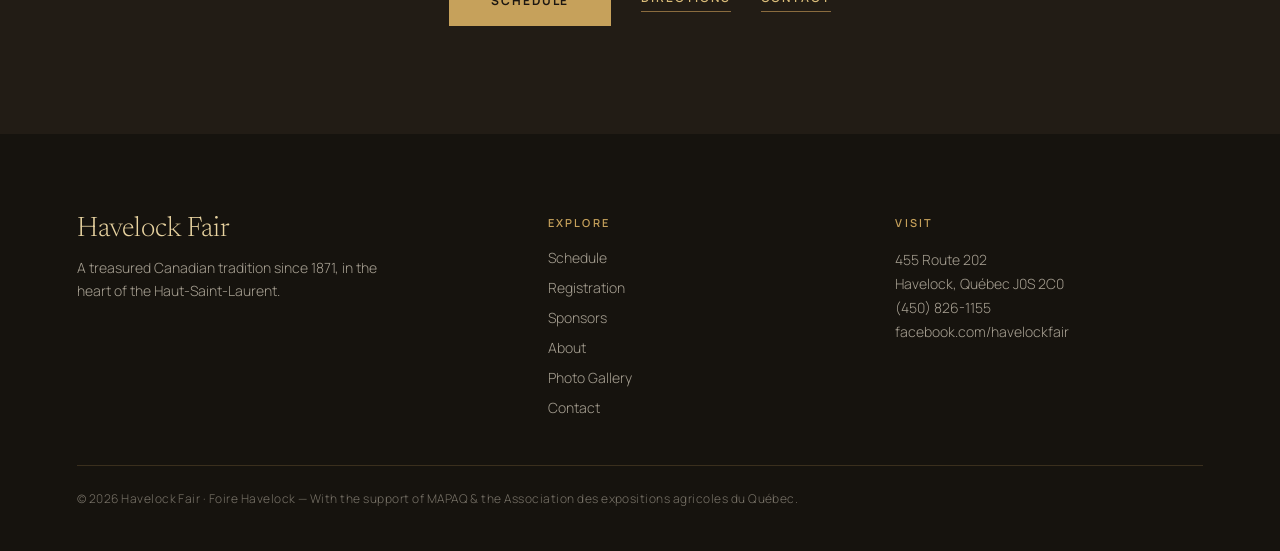
==== commit e9d48c8f: "Heritage Noir interior pages: all 7 pages on the approved design system - New css/heritage-pages.css" ====
--- a/pages/about.html
+++ b/pages/about.html
@@ -7,278 +7,90 @@
   <meta name="description" content="Learn about the Havelock Fair — one of Canada's oldest agricultural fairs, founded in 1871. Meet our board and learn about our history in Havelock, Quebec.">
   <meta property="og:title" content="About the Havelock Fair">
   <meta property="og:description" content="155+ years of community, heritage, and rural tradition in Havelock, Quebec.">
-  <link rel="canonical" href="https://www.havelockfair.ca/pages/about.html">
+  <link rel="canonical" href="https://havelockfair.ca/pages/about.html">
   <link rel="preconnect" href="https://fonts.googleapis.com">
   <link rel="preconnect" href="https://fonts.gstatic.com" crossorigin>
-  <link href="https://fonts.googleapis.com/css2?family=Inter:wght@300;400;500;600;700&family=Playfair+Display:wght@400;600;700;800&display=swap" rel="stylesheet">
-  <link rel="stylesheet" href="../css/style.css">
-  <style>
-    .page-hero {
-      position: relative;
-      padding: 160px 0 80px;
-      background: linear-gradient(135deg, var(--navy) 0%, var(--navy-light) 100%);
-      text-align: center;
-      color: var(--white);
-    }
-    .page-hero h1 { color: var(--white); margin-bottom: 12px; }
-    .page-hero p { opacity: 0.8; font-size: 1.1rem; }
-
-    /* History section */
-    .history-section {
-      padding: 80px 0;
-      background: var(--cream);
-    }
-    .history-grid {
-      display: grid;
-      grid-template-columns: 1fr 1fr;
-      gap: 64px;
-      align-items: start;
-    }
-    @media (max-width: 768px) {
-      .history-grid { grid-template-columns: 1fr; gap: 40px; }
-    }
-    .history-text h2 {
-      margin-bottom: 16px;
-    }
-    .history-text p {
-      color: var(--text-light);
-      margin-bottom: 20px;
-      line-height: 1.8;
-    }
-    .history-stat-grid {
-      display: grid;
-      grid-template-columns: 1fr 1fr;
-      gap: 16px;
-      margin-top: 32px;
-    }
-    .history-stat {
-      background: var(--white);
-      border-radius: var(--radius);
-      padding: 24px;
-      text-align: center;
-      box-shadow: var(--shadow);
-    }
-    .history-stat .stat-num {
-      font-family: var(--font-heading);
-      font-size: 2.2rem;
-      font-weight: 700;
-      color: var(--gold);
-      display: block;
-    }
-    .history-stat .stat-label {
-      font-size: 0.85rem;
-      color: var(--text-light);
-      margin-top: 4px;
-    }
-    .history-image-placeholder {
-      background: var(--cream-dark);
-      border-radius: var(--radius-lg);
-      height: 400px;
-      display: flex;
-      align-items: center;
-      justify-content: center;
-      color: var(--text-light);
-      font-size: 0.9rem;
-      border: 2px dashed var(--gold);
-    }
-
-    /* Mission / values */
-    .mission-section {
-      padding: 80px 0;
-      background: var(--navy);
-      color: var(--white);
-    }
-    .mission-section h2 { color: var(--white); text-align: center; margin-bottom: 48px; }
-    .mission-cards {
-      display: grid;
-      grid-template-columns: repeat(3, 1fr);
-      gap: 32px;
-    }
-    @media (max-width: 768px) {
-      .mission-cards { grid-template-columns: 1fr; }
-    }
-    .mission-card {
-      background: rgba(255,255,255,0.07);
-      border-radius: var(--radius-lg);
-      padding: 32px;
-      border: 1px solid rgba(200,146,42,0.3);
-      text-align: center;
-    }
-    .mission-card .mission-icon {
-      font-size: 2.5rem;
-      margin-bottom: 16px;
-    }
-    .mission-card h3 {
-      color: var(--gold-light);
-      margin-bottom: 12px;
-      font-size: 1.15rem;
-    }
-    .mission-card p {
-      color: rgba(255,255,255,0.75);
-      font-size: 0.95rem;
-      line-height: 1.7;
-    }
-
-    /* Board section */
-    .board-section {
-      padding: 80px 0;
-      background: var(--cream);
-    }
-    .board-section h2 { text-align: center; margin-bottom: 12px; }
-    .board-subtitle {
-      text-align: center;
-      color: var(--text-light);
-      margin-bottom: 48px;
-    }
-    .board-grid {
-      display: grid;
-      grid-template-columns: repeat(auto-fill, minmax(220px, 1fr));
-      gap: 24px;
-    }
-    .board-card {
-      background: var(--white);
-      border-radius: var(--radius-lg);
-      padding: 28px 24px;
-      text-align: center;
-      box-shadow: var(--shadow);
-      transition: transform var(--transition), box-shadow var(--transition);
-    }
-    .board-card:hover {
-      transform: translateY(-4px);
-      box-shadow: var(--shadow-lg);
-    }
-    .board-avatar {
-      width: 64px;
-      height: 64px;
-      border-radius: 50%;
-      background: var(--cream-dark);
-      display: flex;
-      align-items: center;
-      justify-content: center;
-      font-size: 1.6rem;
-      margin: 0 auto 16px;
-      border: 3px solid var(--gold);
-    }
-    .board-name {
-      font-family: var(--font-heading);
-      font-weight: 600;
-      font-size: 1.05rem;
-      color: var(--navy);
-      margin-bottom: 4px;
-    }
-    .board-role {
-      font-size: 0.85rem;
-      color: var(--gold);
-      font-weight: 500;
-    }
-
-    /* CTA */
-    .cta-section {
-      padding: 80px 0;
-      background: var(--cream-dark);
-      text-align: center;
-    }
-    .cta-section h2 { margin-bottom: 12px; }
-    .cta-section p { color: var(--text-light); margin-bottom: 28px; max-width: 520px; margin-left: auto; margin-right: auto; }
-    .btn-group { display: flex; gap: 16px; justify-content: center; flex-wrap: wrap; }
-  </style>
+  <link href="https://fonts.googleapis.com/css2?family=Manrope:wght@300;400;500;600;700&family=Newsreader:ital,opsz,wght@0,6..72,300;0,6..72,400;0,6..72,500;0,6..72,600;1,6..72,300;1,6..72,400;1,6..72,500&family=Spectral:ital,wght@0,300;0,400;0,500;1,400&display=swap" rel="stylesheet">
+  <link rel="stylesheet" href="../css/heritage.css">
+  <link rel="stylesheet" href="../css/heritage-pages.css">
 </head>
-<body>
-
-  <!-- ========== NAVBAR ========== -->
-  <nav class="navbar" role="navigation" aria-label="Main navigation">
-    <div class="nav-inner">
-      <a href="/" class="nav-brand">
-        <span>Havelock Fair</span>
-      </a>
-      <button class="nav-toggle" aria-label="Toggle menu" aria-expanded="false">
-        <span></span><span></span><span></span>
-      </button>
-      <ul class="nav-menu">
-        <li><a href="/" data-i18n="nav_home">Home</a></li>
-        <li><a href="/pages/schedule.html" data-i18n="nav_schedule">Schedule</a></li>
-        <li><a href="/pages/directions.html" data-i18n="nav_directions">Directions</a></li>
-        <li><a href="/pages/sponsors.html" data-i18n="nav_sponsors">Sponsors</a></li>
-        <li><a href="/pages/about.html" class="active" data-i18n="nav_about">About</a></li>
-        <li><a href="/pages/contact.html" data-i18n="nav_contact">Contact</a></li>
-        <li><a href="/pages/gallery.html" data-i18n="nav_gallery">Photos</a></li>
-        <li><a href="/pages/registration.html" data-i18n="nav_registration">Registration</a></li>
-        <li>
-          <div class="lang-switcher">
-            <button class="lang-btn active" data-lang="en">EN</button>
-            <button class="lang-btn" data-lang="fr">FR</button>
-            <button class="lang-btn" data-lang="es">ES</button>
-          </div>
-        </li>
-      </ul>
-    </div>
-  </nav>
+<body data-nav="about">
 
   <!-- ========== PAGE HERO ========== -->
-  <section class="page-hero">
-    <div class="container">
-      <h1 data-i18n="about_page_title">About the Havelock Fair</h1>
-      <p data-i18n="about_page_subtitle">155+ years of community, heritage, and rural tradition</p>
+  <section class="hf-page-hero">
+    <img src="../images/home/break.jpg" alt="Neighbours gathered on hay bales inside the cattle barn">
+    <div class="hf-page-hero-scrim"></div>
+    <div class="hf-frame"></div>
+    <div class="hf-page-hero-copy">
+      <div class="hf-eyebrow hf-eyebrow--bright" data-i18n="about_tag">Since 1871</div>
+      <h1 class="hf-page-title" data-i18n="about_page_title">About the Havelock Fair</h1>
+      <p class="hf-page-lede" data-i18n="about_page_subtitle">155+ years of community, heritage, and rural tradition</p>
     </div>
   </section>
 
-  <!-- ========== HISTORY ========== -->
-  <section class="history-section">
-    <div class="container">
-      <div class="history-grid">
-        <div class="history-text fade-in">
-          <span class="about-tag" data-i18n="about_tag">Since 1871</span>
-          <h2 data-i18n="about_history_title">A Living Tradition Since 1871</h2>
-          <p data-i18n="about_history_p1">The Havelock Fair is one of Canada's oldest continuously held agricultural exhibitions. Since 1871, it has served as the beating heart of the Haut-Saint-Laurent community — a gathering place where farmers, families, and neighbours come together each September to celebrate rural life.</p>
+  <!-- ========== HISTORY (ivory editorial) ========== -->
+  <section class="hf-sec hf-sec--ivory">
+    <div class="hf-sec-inner">
+      <div class="hf-sec-head" data-reveal>
+        <span class="hf-eyebrow hf-eyebrow--bronze" data-i18n="about_tag">Since 1871</span>
+        <h2 class="hf-sec-h2" data-i18n="about_history_title">A Living Tradition Since 1871</h2>
+      </div>
+      <div class="hf-duo">
+        <div class="hf-prose" data-reveal>
+          <p class="hf-prose-lead" data-i18n="about_history_p1">The Havelock Fair is one of Canada's oldest continuously held agricultural exhibitions. Since 1871, it has served as the beating heart of the Haut-Saint-Laurent community — a gathering place where farmers, families, and neighbours come together each September to celebrate rural life.</p>
           <p data-i18n="about_history_p2">Founded during an era when agricultural fairs were the primary way communities shared knowledge, traded livestock, and connected across the region, the Havelock Fair has adapted through generations while staying true to its roots. Today it draws visitors from across Quebec, Ontario, and the United States.</p>
           <p data-i18n="about_history_p3">From hand-drawn plows to digital registration systems, the fair has modernized without losing what makes it special: the deep sense of place, the pride of local farmers and artisans, and the joy of a community that shows up for itself every year.</p>
-          <div class="history-stat-grid">
-            <div class="history-stat">
-              <span class="stat-num">1871</span>
-              <div class="stat-label" data-i18n="stat_founded">Year Founded</div>
-            </div>
-            <div class="history-stat">
-              <span class="stat-num">155+</span>
-              <div class="stat-label" data-i18n="stat_years">Years Running</div>
-            </div>
-            <div class="history-stat">
-              <span class="stat-num">27</span>
-              <div class="stat-label" data-i18n="stat_classes">Competition Classes</div>
-            </div>
-            <div class="history-stat">
-              <span class="stat-num">2</span>
-              <div class="stat-label" data-i18n="stat_days">Fair Days</div>
-            </div>
+        </div>
+        <div class="hf-heritage-photos" data-reveal>
+          <div class="hf-heritage-photo-back">
+            <img src="../images/gallery/fair-2025-09.jpg" alt="Heavy horses and driving cart at the Havelock Fair">
+          </div>
+          <div class="hf-heritage-photo-front">
+            <img src="../images/gallery/fair-2025-07.jpg" alt="4-H youth showing a calf at the Havelock Fair">
           </div>
         </div>
-        <div class="fade-in">
-          <img src="../images/gallery/fair-2025-05.jpg" alt="Havelock Fair 2025" style="width:100%;border-radius:var(--radius-lg);box-shadow:var(--shadow-lg);object-fit:cover;max-height:420px;">
-          <div style="display:grid;grid-template-columns:1fr 1fr;gap:8px;margin-top:8px;">
-            <img src="../images/gallery/fair-2025-06.jpg" alt="Havelock Fair 2025" style="width:100%;border-radius:var(--radius);object-fit:cover;height:160px;">
-            <img src="../images/gallery/fair-2025-01.jpg" alt="Havelock Fair 2025" style="width:100%;border-radius:var(--radius);object-fit:cover;height:160px;">
-          </div>
+      </div>
+      <div class="hf-cells" style="margin-top: clamp(50px, 8vh, 90px);" data-reveal>
+        <div class="hf-cell">
+          <div class="hf-cell-num">1871</div>
+          <div class="hf-cell-label" data-i18n="stat_founded">Year Founded</div>
+        </div>
+        <div class="hf-cell">
+          <div class="hf-cell-num">155+</div>
+          <div class="hf-cell-label" data-i18n="stat_years">Years Running</div>
+        </div>
+        <div class="hf-cell">
+          <div class="hf-cell-num">27</div>
+          <div class="hf-cell-label" data-i18n="stat_classes">Competition Classes</div>
+        </div>
+        <div class="hf-cell">
+          <div class="hf-cell-num">2</div>
+          <div class="hf-cell-label" data-i18n="stat_days">Fair Days</div>
         </div>
       </div>
     </div>
   </section>
 
-  <!-- ========== MISSION / VALUES ========== -->
-  <section class="mission-section">
-    <div class="container">
-      <h2 data-i18n="about_values_title">What We Stand For</h2>
-      <div class="mission-cards">
-        <div class="mission-card fade-in">
-          <div class="mission-icon">🌾</div>
+  <!-- ========== VALUES (espresso) ========== -->
+  <section class="hf-sec">
+    <div class="hf-sec-inner">
+      <div class="hf-sec-head hf-sec-head--center" data-reveal>
+        <span class="hf-eyebrow" data-i18n="her_eyebrow">A Living Heritage</span>
+        <h2 class="hf-sec-h2" data-i18n="about_values_title">What We Stand For</h2>
+      </div>
+      <div class="hf-tcards" data-reveal>
+        <div class="hf-tcard">
+          <div class="hf-tcard-num" aria-hidden="true">01</div>
           <h3 data-i18n="about_val1_title">Agriculture</h3>
           <p data-i18n="about_val1_text">Celebrating the farmers, growers, and livestock breeders who feed our communities and preserve rural livelihoods across the Haut-Saint-Laurent.</p>
         </div>
-        <div class="mission-card fade-in">
-          <div class="mission-icon">🤝</div>
+        <div class="hf-tcard">
+          <div class="hf-tcard-num" aria-hidden="true">02</div>
           <h3 data-i18n="about_val2_title">Community</h3>
           <p data-i18n="about_val2_text">A fair built by volunteers for neighbours. Every year, dozens of community members give their time to make the Havelock Fair happen.</p>
         </div>
-        <div class="mission-card fade-in">
-          <div class="mission-icon">📜</div>
+        <div class="hf-tcard">
+          <div class="hf-tcard-num" aria-hidden="true">03</div>
           <h3 data-i18n="about_val3_title">Heritage</h3>
           <p data-i18n="about_val3_text">Preserving the traditions, crafts, and rural knowledge that define life in this part of Quebec — and passing them on to the next generation.</p>
         </div>
@@ -287,79 +99,43 @@
   </section>
 
   <!-- ========== BOARD ========== -->
-  <section class="board-section">
-    <div class="container">
-      <h2 data-i18n="about_board_title">Our Board</h2>
-      <p class="board-subtitle" data-i18n="about_board_subtitle">The volunteers who make the Havelock Fair possible</p>
-      <div class="board-grid">
-        <div class="board-card fade-in">
-          <div class="board-avatar">👩‍💼</div>
-          <div class="board-name">Nadeana Tannahill</div>
-          <div class="board-role" data-i18n="board_president">President</div>
+  <section class="hf-sec hf-sec--tight" style="padding-top: 0;">
+    <div class="hf-sec-inner">
+      <div class="hf-sec-head" data-reveal>
+        <span class="hf-eyebrow" data-i18n="about_board_subtitle">The volunteers who make the Havelock Fair possible</span>
+        <h2 class="hf-sec-h2" data-i18n="about_board_title">Our Board</h2>
+      </div>
+      <div class="hf-people" data-reveal>
+        <div class="hf-person">
+          <div class="hf-person-role" data-i18n="board_president">President</div>
+          <div class="hf-person-name">Nadeana Tannahill</div>
+          <p data-i18n="contact_president_desc">General inquiries, fair operations, board matters</p>
         </div>
-        <div class="board-card fade-in">
-          <div class="board-avatar">📋</div>
-          <div class="board-name">Rommy Hernandez Tenorio</div>
-          <div class="board-role" data-i18n="board_secretary">Secretary</div>
+        <div class="hf-person">
+          <div class="hf-person-role" data-i18n="board_secretary">Secretary</div>
+          <div class="hf-person-name">Rommy Hernandez Tenorio</div>
+          <p data-i18n="contact_secretary_desc">Registration, competition entries, administrative inquiries</p>
         </div>
-        <!-- Additional board members can be added here -->
       </div>
     </div>
   </section>
 
   <!-- ========== CTA ========== -->
-  <section class="cta-section">
-    <div class="container fade-in">
-      <h2 data-i18n="about_cta_title">Join Us September 12–13, 2026</h2>
-      <p data-i18n="about_cta_text">Come experience the Havelock Fair for yourself — rain or shine, the tradition continues.</p>
-      <div class="btn-group">
-        <a href="/pages/schedule.html" class="btn btn-primary" data-i18n="nav_schedule">Schedule</a>
-        <a href="/pages/directions.html" class="btn btn-outline" data-i18n="nav_directions">Directions</a>
-        <a href="/pages/contact.html" class="btn btn-outline" data-i18n="nav_contact">Contact</a>
+  <section class="hf-sec hf-sec--charcoal hf-cta-sec">
+    <div class="hf-sec-inner" data-reveal>
+      <span class="hf-eyebrow hf-eyebrow--bright" data-i18n="hero_eyebrow">Est. 1871 &middot; Haut-Saint-Laurent, Qu&eacute;bec</span>
+      <h2 class="hf-sec-h2" style="margin-top: 16px;" data-i18n="about_cta_title">Join Us September 12&ndash;13, 2026</h2>
+      <p class="hf-sec-lede" data-i18n="about_cta_text">Come experience the Havelock Fair for yourself — rain or shine, the tradition continues.</p>
+      <div class="hf-cta-row">
+        <a href="schedule.html" class="hf-btn-gold" data-i18n="nav_schedule">Schedule</a>
+        <a href="directions.html" class="hf-link-line" data-i18n="nav_directions">Directions</a>
+        <a href="contact.html" class="hf-link-line" data-i18n="nav_contact">Contact</a>
       </div>
     </div>
   </section>
 
-  <!-- ========== FOOTER ========== -->
-  <footer class="footer">
-    <div class="container">
-      <div class="footer-grid">
-        <div>
-          <div class="footer-brand">Havelock Fair</div>
-          <p class="footer-tagline" data-i18n="footer_tagline">A proud tradition since 1871.</p>
-          <div class="footer-social">
-            <a href="https://www.facebook.com/havelockfair" target="_blank" rel="noopener" aria-label="Facebook">
-              <svg width="20" height="20" viewBox="0 0 24 24" fill="currentColor"><path d="M24 12.073c0-6.627-5.373-12-12-12s-12 5.373-12 12c0 5.99 4.388 10.954 10.125 11.854v-8.385H7.078v-3.47h3.047V9.43c0-3.007 1.792-4.669 4.533-4.669 1.312 0 2.686.235 2.686.235v2.953H15.83c-1.491 0-1.956.925-1.956 1.874v2.25h3.328l-.532 3.47h-2.796v8.385C19.612 23.027 24 18.062 24 12.073z"/></svg>
-            </a>
-          </div>
-        </div>
-        <div>
-          <h4 data-i18n="footer_quick">Quick Links</h4>
-          <ul class="footer-links">
-            <li><a href="/pages/schedule.html" data-i18n="nav_schedule">Schedule</a></li>
-            <li><a href="/pages/directions.html" data-i18n="nav_directions">Directions</a></li>
-            <li><a href="/pages/sponsors.html" data-i18n="nav_sponsors">Sponsors</a></li>
-            <li><a href="/pages/about.html" data-i18n="nav_about">About</a></li>
-            <li><a href="/pages/contact.html" data-i18n="nav_contact">Contact</a></li>
-            <li><a href="/pages/gallery.html" data-i18n="nav_gallery">Photos</a></li>
-        <li><a href="/pages/registration.html" data-i18n="nav_registration">Registration</a></li>
-          </ul>
-        </div>
-        <div>
-          <h4 data-i18n="footer_contact">Contact</h4>
-          <div class="footer-contact-info">
-            <span data-i18n="footer_address">455 Route 202, Havelock, Quebec J0S 2C0</span>
-            <a href="tel:+14508261155" data-i18n="footer_phone">(450) 826-1155</a>
-          </div>
-        </div>
-      </div>
-      <div class="footer-bottom">
-        &copy; 2026 <span data-i18n="footer_copyright">Havelock Fair. All rights reserved.</span>
-      </div>
-    </div>
-  </footer>
-
+  <!-- Scripts (order matters: chrome → i18n) -->
+  <script src="../js/heritage-chrome.js"></script>
   <script src="../js/i18n.js"></script>
-  <script src="../js/main.js"></script>
 </body>
 </html>
--- a/css/heritage.css
+++ b/css/heritage.css
@@ -0,0 +1,1110 @@
+/* ============================================================
+   Havelock Fair — "Heritage Noir" design system
+   Source of truth: design-handoff/README.md (approved spec).
+   Loaded site-wide: index.html and (with css/heritage-pages.css)
+   every /pages/*.html. Namespaced (--hf-* tokens, hf-* classes)
+   so it cannot collide with css/style.css, which registration.html
+   still loads. Square corners throughout — no border-radius (spec).
+   ============================================================ */
+
+:root {
+  /* Color (spec table) */
+  --hf-espresso: #1B1611;
+  --hf-charcoal: #221C15;
+  --hf-footer-black: #16130E;
+  --hf-bronze: #8A6B3E;
+  --hf-gold: #C6A15B;
+  --hf-gold-bright: #D8BB78;
+  --hf-gold-warm: #E8D3A0;
+  --hf-ivory: #F1E8D6;
+  --hf-ivory-bright: #F5ECD8;
+  --hf-body-on-dark: rgba(241, 232, 214, 0.74);
+  --hf-body-on-ivory: #5c5240;
+  --hf-frame: rgba(198, 161, 91, 0.32);
+  --hf-rule: rgba(198, 161, 91, 0.16);
+  --hf-rule-ivory: rgba(34, 28, 21, 0.2);
+
+  /* Type */
+  --hf-serif: 'Newsreader', Georgia, 'Times New Roman', serif;
+  --hf-body-serif: 'Spectral', Georgia, serif;
+  --hf-sans: 'Manrope', -apple-system, 'Segoe UI', sans-serif;
+
+  /* Rhythm */
+  --hf-pad-section: clamp(96px, 15vh, 190px);
+  --hf-gutter: clamp(34px, 6vw, 96px);
+  --hf-max: 1240px;
+  --hf-max-wide: 1320px;
+}
+
+/* ---------- base ---------- */
+* { box-sizing: border-box; }
+html { scroll-behavior: smooth; }
+body {
+  margin: 0;
+  background: var(--hf-espresso);
+  color: var(--hf-ivory);
+  font-family: var(--hf-sans);
+  font-weight: 300;
+  overflow-x: hidden;
+}
+a { text-decoration: none; color: inherit; }
+img { display: block; }
+::selection { background: var(--hf-gold); color: var(--hf-espresso); }
+:focus-visible { outline: 2px solid var(--hf-gold-bright); outline-offset: 3px; }
+
+/* ---------- shared primitives ---------- */
+.hf-container { max-width: var(--hf-max); margin: 0 auto; }
+.hf-eyebrow {
+  font-size: 12px;
+  letter-spacing: 0.3em;
+  text-transform: uppercase;
+  font-weight: 600;
+  color: var(--hf-gold);
+}
+.hf-eyebrow--bright { color: var(--hf-gold-bright); letter-spacing: 0.34em; }
+.hf-eyebrow--bronze { color: var(--hf-bronze); letter-spacing: 0.28em; }
+.hf-h2 {
+  font-family: var(--hf-serif);
+  font-weight: 400;
+  font-size: clamp(40px, 5.4vw, 74px);
+  line-height: 1;
+  margin: 0;
+  color: var(--hf-ivory-bright);
+  text-wrap: balance;
+}
+.hf-link-line {
+  color: var(--hf-gold-bright);
+  font-size: 12px;
+  letter-spacing: 0.16em;
+  text-transform: uppercase;
+  font-weight: 600;
+  border-bottom: 1px solid var(--hf-bronze);
+  padding-bottom: 5px;
+}
+.hf-btn-gold {
+  display: inline-block;
+  background: var(--hf-gold);
+  color: var(--hf-espresso);
+  padding: 17px 42px;
+  font-size: 12px;
+  letter-spacing: 0.16em;
+  text-transform: uppercase;
+  font-weight: 700;
+  border: 0;
+  cursor: pointer;
+  transition: background 0.25s ease;
+}
+.hf-btn-gold:hover { background: var(--hf-gold-bright); }
+
+/* ============================================================
+   HEADER / NAV (transparent over hero; collapses ≤1200px)
+   ============================================================ */
+.hf-header {
+  position: absolute;
+  top: 0; left: 0; right: 0;
+  z-index: 20;
+  display: flex;
+  align-items: center;
+  justify-content: space-between;
+  gap: 24px;
+  padding: 30px clamp(24px, 5vw, 74px);
+}
+.hf-brand {
+  font-family: var(--hf-serif);
+  font-size: 23px;
+  font-weight: 500;
+  letter-spacing: 0.03em;
+  color: var(--hf-gold-warm);
+  white-space: nowrap;
+}
+.hf-nav {
+  display: flex;
+  align-items: center;
+  gap: clamp(14px, 1.6vw, 26px);
+  font-size: 11.5px;
+  letter-spacing: 0.16em;
+  text-transform: uppercase;
+  font-weight: 500;
+  color: rgba(241, 232, 214, 0.82);
+}
+.hf-nav a { transition: color 0.2s ease; white-space: nowrap; }
+.hf-nav a:hover, .hf-nav a.active { color: var(--hf-gold-bright); }
+.hf-nav-side { display: flex; align-items: center; gap: 20px; }
+.hf-tickets {
+  border: 1px solid var(--hf-gold);
+  color: var(--hf-gold-warm);
+  padding: 9px 22px;
+  font-size: 11px;
+  letter-spacing: 0.14em;
+  text-transform: uppercase;
+  font-weight: 600;
+  white-space: nowrap;
+  transition: background 0.25s ease, color 0.25s ease;
+}
+.hf-tickets:hover { background: var(--hf-gold); color: var(--hf-espresso); }
+
+/* language switcher (markup shared with i18n.js: .lang-btn.active) */
+.hf-lang { display: flex; gap: 4px; }
+.hf-lang .lang-btn {
+  background: none;
+  border: 0;
+  padding: 4px 5px;
+  font-family: var(--hf-sans);
+  font-size: 11.5px;
+  letter-spacing: 0.12em;
+  font-weight: 600;
+  color: var(--hf-ivory);
+  opacity: 0.4;
+  cursor: pointer;
+  transition: opacity 0.2s ease;
+}
+.hf-lang .lang-btn:hover { opacity: 0.8; }
+.hf-lang .lang-btn.active { opacity: 1; color: var(--hf-gold-bright); }
+
+/* mobile menu */
+.hf-menu-btn {
+  display: none;
+  align-items: center;
+  gap: 9px;
+  background: none;
+  border: 1px solid rgba(198, 161, 91, 0.5);
+  color: var(--hf-gold-warm);
+  padding: 9px 16px;
+  font-family: var(--hf-sans);
+  font-size: 11px;
+  letter-spacing: 0.16em;
+  text-transform: uppercase;
+  font-weight: 600;
+  cursor: pointer;
+  white-space: nowrap;
+}
+.hf-mobile-menu {
+  display: none;
+  position: absolute;
+  top: 0; left: 0; right: 0;
+  z-index: 30;
+  flex-direction: column;
+  background: var(--hf-footer-black);
+  border-bottom: 1px solid rgba(198, 161, 91, 0.3);
+  padding: 26px clamp(24px, 5vw, 74px) 34px;
+}
+.hf-mobile-menu.open { display: flex; }
+.hf-mobile-top {
+  display: flex;
+  align-items: center;
+  justify-content: space-between;
+  margin-bottom: 22px;
+}
+.hf-mobile-close {
+  background: none;
+  border: none;
+  color: var(--hf-gold-warm);
+  font-size: 22px;
+  cursor: pointer;
+  line-height: 1;
+}
+.hf-mobile-nav {
+  display: flex;
+  flex-direction: column;
+  gap: 2px;
+  font-size: 15px;
+  letter-spacing: 0.14em;
+  text-transform: uppercase;
+  font-weight: 500;
+  color: rgba(241, 232, 214, 0.86);
+}
+.hf-mobile-nav a { padding: 13px 0; border-top: 1px solid var(--hf-rule); }
+.hf-mobile-nav a:last-child { border-bottom: 1px solid var(--hf-rule); }
+.hf-mobile-foot {
+  display: flex;
+  align-items: center;
+  justify-content: space-between;
+  margin-top: 24px;
+}
+.hf-mobile-foot .hf-lang .lang-btn { font-size: 13px; }
+@media (max-width: 1200px) {
+  .hf-nav, .hf-nav-side { display: none; }
+  .hf-menu-btn { display: flex; }
+}
+
+/* ============================================================
+   HERO — full-bleed Ken Burns, headline bottom-left
+   ============================================================ */
+.hf-hero {
+  position: relative;
+  height: 100vh;
+  min-height: 780px;
+  overflow: hidden;
+}
+.hf-hero-media { position: absolute; inset: 0; }
+.hf-hero-media img {
+  width: 100%;
+  height: 100%;
+  object-fit: cover;
+  animation: hfKen 22s ease-out forwards;
+}
+@keyframes hfKen {
+  0%   { transform: scale(1.02) translate(0, 0); }
+  100% { transform: scale(1.14) translate(-1.5%, -1.5%); }
+}
+.hf-hero-scrim {
+  position: absolute;
+  inset: 0;
+  background: linear-gradient(180deg,
+    rgba(27, 22, 17, 0.62) 0%,
+    rgba(27, 22, 17, 0.28) 34%,
+    rgba(27, 22, 17, 0.72) 78%,
+    rgba(27, 22, 17, 0.96) 100%);
+}
+.hf-frame {
+  position: absolute;
+  inset: 22px;
+  border: 1px solid var(--hf-frame);
+  pointer-events: none;
+}
+.hf-hero-copy {
+  position: absolute;
+  left: 0;
+  bottom: 0;
+  z-index: 4;
+  max-width: 1100px;
+  padding: 0 clamp(34px, 5vw, 74px) clamp(64px, 9vh, 110px);
+}
+.hf-hero-copy .hf-eyebrow--bright { margin-bottom: 26px; }
+.hf-h1 {
+  font-family: var(--hf-serif);
+  font-weight: 400;
+  font-size: clamp(66px, 11vw, 170px);
+  line-height: 0.86;
+  letter-spacing: -0.01em;
+  margin: 0;
+  color: var(--hf-ivory-bright);
+  text-wrap: balance;
+}
+.hf-h1 em { font-style: italic; font-weight: 300; }
+.hf-hero-sub {
+  display: flex;
+  align-items: flex-end;
+  gap: 40px;
+  flex-wrap: wrap;
+  margin-top: 34px;
+}
+.hf-hero-lede {
+  font-size: 19px;
+  line-height: 1.55;
+  font-weight: 300;
+  max-width: 440px;
+  margin: 0;
+  color: rgba(245, 236, 216, 0.9);
+}
+.hf-hero-date {
+  font-family: var(--hf-serif);
+  font-style: italic;
+  font-size: 26px;
+  color: var(--hf-gold-bright);
+  padding-bottom: 2px;
+}
+.hf-hero-edition {
+  position: absolute;
+  right: clamp(34px, 5vw, 74px);
+  bottom: clamp(64px, 9vh, 110px);
+  writing-mode: vertical-rl;
+  font-size: 11px;
+  letter-spacing: 0.34em;
+  text-transform: uppercase;
+  color: rgba(216, 187, 120, 0.85);
+  z-index: 4;
+}
+.hf-hero-cue {
+  position: absolute;
+  left: 50%;
+  bottom: 30px;
+  transform: translateX(-50%);
+  color: var(--hf-gold-bright);
+  font-size: 20px;
+  animation: hfCue 2.4s ease-in-out infinite;
+  z-index: 4;
+}
+@keyframes hfCue {
+  0%, 100% { transform: translate(-50%, 0); opacity: 0.5; }
+  50%      { transform: translate(-50%, 9px); opacity: 1; }
+}
+@media (max-width: 700px) {
+  .hf-hero { min-height: 640px; }
+  .hf-hero-edition { display: none; }
+}
+
+/* ============================================================
+   COUNTDOWN BAND (reuses countdown.js DOM contract)
+   ============================================================ */
+.hf-countdown {
+  background: var(--hf-espresso);
+  border-bottom: 1px solid var(--hf-rule);
+  padding: clamp(40px, 6vh, 64px) var(--hf-gutter);
+  text-align: center;
+}
+.hf-countdown .countdown-title {
+  font-size: 12px;
+  letter-spacing: 0.3em;
+  text-transform: uppercase;
+  font-weight: 600;
+  color: var(--hf-gold);
+  margin-bottom: 24px;
+}
+.hf-countdown .countdown-numbers {
+  display: flex;
+  align-items: baseline;
+  justify-content: center;
+  gap: clamp(12px, 3vw, 30px);
+}
+.hf-countdown .countdown-unit { display: flex; flex-direction: column; gap: 8px; }
+.hf-countdown .countdown-num {
+  font-family: var(--hf-serif);
+  font-weight: 300;
+  font-size: clamp(40px, 6vw, 72px);
+  line-height: 1;
+  color: var(--hf-ivory-bright);
+  font-variant-numeric: tabular-nums;
+}
+.hf-countdown .countdown-label {
+  font-size: 11px;
+  letter-spacing: 0.22em;
+  text-transform: uppercase;
+  color: var(--hf-bronze);
+  font-weight: 600;
+}
+.hf-countdown .countdown-sep {
+  font-family: var(--hf-serif);
+  font-weight: 300;
+  font-size: clamp(28px, 4vw, 48px);
+  color: var(--hf-bronze);
+  align-self: flex-start;
+  padding-top: 6px;
+}
+.hf-countdown .countdown-live-msg {
+  font-family: var(--hf-serif);
+  font-style: italic;
+  font-size: clamp(26px, 4vw, 44px);
+  color: var(--hf-gold-bright);
+}
+
+/* ============================================================
+   CHAPTER ONE (ivory interlude)
+   ============================================================ */
+.hf-chapter {
+  background: var(--hf-ivory);
+  color: var(--hf-charcoal);
+  padding: var(--hf-pad-section) var(--hf-gutter);
+}
+.hf-chapter-grid {
+  max-width: var(--hf-max);
+  margin: 0 auto;
+  display: grid;
+  grid-template-columns: 0.62fr 1.55fr;
+  gap: clamp(40px, 7vw, 120px);
+  align-items: start;
+}
+.hf-chapter-label .hf-eyebrow--bronze { margin-bottom: 16px; }
+.hf-chapter-name {
+  font-family: var(--hf-serif);
+  font-size: 30px;
+  font-style: italic;
+  font-weight: 400;
+  color: #3a2f22;
+  line-height: 1.2;
+}
+.hf-chapter-rule { width: 44px; height: 1px; background: var(--hf-bronze); margin-top: 26px; }
+.hf-chapter-lead {
+  font-family: var(--hf-body-serif);
+  font-size: clamp(24px, 2.6vw, 34px);
+  line-height: 1.42;
+  font-weight: 400;
+  color: #2a2318;
+  margin: 0;
+  text-wrap: pretty;
+}
+.hf-dropcap {
+  float: left;
+  font-family: var(--hf-serif);
+  font-size: 112px;
+  line-height: 0.72;
+  font-weight: 400;
+  padding: 12px 18px 0 0;
+  color: var(--hf-bronze);
+}
+.hf-chapter-body {
+  font-size: 17px;
+  line-height: 1.8;
+  font-weight: 400;
+  color: var(--hf-body-on-ivory);
+  margin: 36px 0 0;
+  max-width: 620px;
+}
+@media (max-width: 820px) {
+  .hf-chapter-grid { grid-template-columns: 1fr; }
+}
+
+/* ============================================================
+   A LIVING HERITAGE (espresso, giant outlined 1871)
+   ============================================================ */
+.hf-heritage {
+  position: relative;
+  background: var(--hf-espresso);
+  padding: clamp(110px, 16vh, 210px) var(--hf-gutter);
+  overflow: hidden;
+}
+.hf-heritage-numeral {
+  position: absolute;
+  top: clamp(40px, 8vh, 120px);
+  left: 50%;
+  transform: translateX(-50%);
+  font-family: var(--hf-serif);
+  font-weight: 300;
+  font-size: clamp(200px, 34vw, 520px);
+  line-height: 1;
+  color: transparent;
+  -webkit-text-stroke: 1px var(--hf-rule);
+  pointer-events: none;
+  user-select: none;
+}
+.hf-heritage-grid {
+  position: relative;
+  max-width: var(--hf-max);
+  margin: 0 auto;
+  display: grid;
+  grid-template-columns: 1.1fr 0.9fr;
+  gap: clamp(40px, 6vw, 100px);
+  align-items: center;
+}
+.hf-heritage-photos { position: relative; height: clamp(420px, 52vw, 620px); }
+.hf-heritage-photo-back {
+  position: absolute;
+  top: 0; left: 0;
+  width: 74%; height: 74%;
+  overflow: hidden;
+  box-shadow: 0 40px 90px rgba(0, 0, 0, 0.5);
+}
+.hf-heritage-photo-back img {
+  width: 100%; height: 100%;
+  object-fit: cover;
+  filter: sepia(0.28) saturate(0.85) contrast(1.02);
+}
+.hf-heritage-photo-front {
+  position: absolute;
+  bottom: 0; right: 0;
+  width: 60%; height: 58%;
+  overflow: hidden;
+  border: 6px solid var(--hf-ivory);
+  box-shadow: 0 40px 90px rgba(0, 0, 0, 0.55);
+}
+.hf-heritage-photo-front img { width: 100%; height: 100%; object-fit: cover; }
+.hf-heritage-copy .hf-eyebrow { margin-bottom: 24px; }
+.hf-heritage-title {
+  font-family: var(--hf-serif);
+  font-weight: 400;
+  font-size: clamp(38px, 4.6vw, 64px);
+  line-height: 1.04;
+  margin: 0 0 26px;
+  color: var(--hf-ivory-bright);
+}
+.hf-heritage-title em { font-style: italic; color: var(--hf-gold-bright); }
+.hf-heritage-body {
+  font-size: 17px;
+  line-height: 1.8;
+  font-weight: 300;
+  color: var(--hf-body-on-dark);
+  max-width: 460px;
+  margin: 0 0 34px;
+}
+@media (max-width: 820px) {
+  .hf-heritage-grid { grid-template-columns: 1fr; }
+  .hf-heritage-photos { height: clamp(320px, 80vw, 480px); }
+}
+
+/* ============================================================
+   CINEMATIC BREAK (full-bleed, parallax, pull-line)
+   ============================================================ */
+.hf-break {
+  position: relative;
+  height: clamp(500px, 86vh, 860px);
+  overflow: hidden;
+}
+.hf-break img, .hf-finale > img {
+  position: absolute;
+  top: -12%; left: 0;
+  width: 100%; height: 124%;
+  object-fit: cover;
+}
+.hf-break-scrim {
+  position: absolute;
+  inset: 0;
+  background: linear-gradient(90deg,
+    rgba(27, 22, 17, 0.72),
+    rgba(27, 22, 17, 0.2) 60%,
+    rgba(27, 22, 17, 0.35));
+}
+.hf-break-line {
+  position: absolute;
+  left: var(--hf-gutter);
+  bottom: clamp(60px, 10vh, 130px);
+  max-width: 640px;
+}
+.hf-break-line p {
+  font-family: var(--hf-serif);
+  font-style: italic;
+  font-weight: 300;
+  font-size: clamp(30px, 4vw, 58px);
+  line-height: 1.18;
+  color: var(--hf-ivory-bright);
+  margin: 0;
+}
+
+/* ============================================================
+   WHAT AWAITS YOU — spotlight cards (6, modal on click)
+   ============================================================ */
+.hf-fair {
+  background: var(--hf-espresso);
+  padding: clamp(100px, 15vh, 200px) var(--hf-gutter);
+}
+.hf-fair-head { text-align: center; margin-bottom: clamp(60px, 10vh, 110px); }
+.hf-fair-head .hf-eyebrow { letter-spacing: 0.32em; margin-bottom: 18px; }
+.hf-cards {
+  max-width: var(--hf-max);
+  margin: 0 auto;
+  display: grid;
+  grid-template-columns: repeat(3, 1fr);
+  gap: 18px;
+}
+.hf-card {
+  position: relative;
+  overflow: hidden;
+  isolation: isolate;
+  border: 1px solid var(--hf-rule);
+  background: var(--hf-charcoal);
+  min-height: 300px;
+  padding: 26px 24px;
+  cursor: pointer;
+  text-align: left;
+  display: flex;
+  flex-direction: column;
+  justify-content: flex-end;
+  gap: 8px;
+  color: var(--hf-ivory);
+  font-family: var(--hf-sans);
+  transition: border-color 0.35s ease;
+}
+.hf-card-bg {
+  position: absolute;
+  inset: 0;
+  z-index: -2;
+  background-size: cover;
+  background-position: center;
+  opacity: 0.72;
+  transform: scale(1.04);
+  transition: opacity 0.45s ease, transform 0.9s ease;
+  filter: saturate(0.94);
+}
+.hf-card-scrim {
+  position: absolute;
+  inset: 0;
+  z-index: -1;
+  background: linear-gradient(180deg,
+    rgba(27, 22, 17, 0.12) 0%,
+    rgba(27, 22, 17, 0.42) 52%,
+    rgba(27, 22, 17, 0.88) 100%);
+}
+.hf-card:hover { border-color: var(--hf-gold); }
+.hf-card:hover .hf-card-bg { opacity: 0.92; transform: scale(1.1); }
+.hf-card-num {
+  font-family: var(--hf-serif);
+  font-weight: 300;
+  font-size: clamp(48px, 5vw, 72px);
+  line-height: 0.9;
+  color: var(--hf-bronze);
+  margin-bottom: auto;
+}
+.hf-card h3 {
+  font-family: var(--hf-serif);
+  font-weight: 500;
+  font-size: clamp(24px, 2.2vw, 30px);
+  margin: 14px 0 0;
+  color: var(--hf-ivory-bright);
+}
+.hf-card p {
+  margin: 0;
+  color: var(--hf-body-on-dark);
+  font-size: 14.5px;
+  line-height: 1.55;
+  font-weight: 300;
+}
+.hf-card-open {
+  display: inline-flex;
+  align-items: center;
+  gap: 8px;
+  margin-top: 10px;
+  font-size: 11px;
+  letter-spacing: 0.18em;
+  text-transform: uppercase;
+  color: var(--hf-gold-bright);
+  font-weight: 600;
+}
+.hf-card-open::after { content: "\2192"; transition: transform 0.3s ease; }
+.hf-card:hover .hf-card-open::after { transform: translateX(4px); }
+@media (max-width: 980px) { .hf-cards { grid-template-columns: repeat(2, 1fr); } }
+@media (max-width: 560px) { .hf-cards { grid-template-columns: 1fr; } }
+
+/* ---------- spotlight modal ---------- */
+.hf-spot {
+  position: fixed;
+  inset: 0;
+  z-index: 60;
+  display: none;
+  background: rgba(15, 12, 8, 0.88);
+  padding: clamp(10px, 3vw, 34px);
+  overflow: auto;
+}
+.hf-spot.open { display: grid; place-items: center; animation: hfFade 0.3s ease; }
+@keyframes hfFade { from { opacity: 0; } to { opacity: 1; } }
+.hf-spot-panel {
+  width: min(1000px, 100%);
+  background: var(--hf-ivory);
+  color: var(--hf-charcoal);
+  display: grid;
+  grid-template-columns: 1.15fr 0.85fr;
+  overflow: hidden;
+  border: 1px solid var(--hf-frame);
+  box-shadow: 0 40px 90px rgba(0, 0, 0, 0.6);
+  animation: hfRise 0.4s cubic-bezier(0.2, 0.7, 0.2, 1);
+}
+@keyframes hfRise {
+  from { transform: translateY(14px); opacity: 0; }
+  to   { transform: none; opacity: 1; }
+}
+.hf-spot-stage {
+  position: relative;
+  background: #0e0b07;
+  min-height: 360px;
+  overflow: hidden;
+}
+.hf-spot-stage img {
+  position: absolute;
+  inset: 0;
+  width: 100%; height: 100%;
+  object-fit: cover;
+  opacity: 0;
+  transition: opacity 1s ease;
+}
+.hf-spot-stage img.on { opacity: 1; animation: hfKenSlow 13s ease-out both; }
+@keyframes hfKenSlow {
+  from { transform: scale(1.02); }
+  to   { transform: scale(1.13) translate(-1.5%, -1.5%); }
+}
+.hf-spot-cap {
+  position: absolute;
+  left: 0; right: 0; bottom: 0;
+  z-index: 3;
+  padding: 36px 18px 14px;
+  color: var(--hf-ivory);
+  font-size: 13.5px;
+  letter-spacing: 0.02em;
+  background: linear-gradient(180deg, transparent, rgba(14, 11, 7, 0.85));
+}
+.hf-spot-arrows {
+  position: absolute;
+  inset: 0;
+  z-index: 4;
+  display: flex;
+  justify-content: space-between;
+  align-items: center;
+  pointer-events: none;
+}
+.hf-spot-arrows button {
+  pointer-events: auto;
+  margin: 0 10px;
+  width: 38px; height: 38px;
+  border: 1px solid rgba(241, 232, 214, 0.4);
+  background: rgba(14, 11, 7, 0.45);
+  color: var(--hf-ivory);
+  font-size: 1.1rem;
+  cursor: pointer;
+  display: grid;
+  place-items: center;
+  transition: background 0.2s ease;
+}
+.hf-spot-arrows button:hover { background: rgba(14, 11, 7, 0.85); }
+.hf-spot-dots {
+  position: absolute;
+  z-index: 4;
+  left: 0; right: 0;
+  bottom: 52px;
+  display: flex;
+  gap: 7px;
+  justify-content: center;
+}
+.hf-spot-dots button {
+  width: 7px; height: 7px;
+  border: 0;
+  background: rgba(241, 232, 214, 0.45);
+  cursor: pointer;
+  padding: 0;
+  transition: all 0.25s ease;
+}
+.hf-spot-dots button.on { background: var(--hf-gold-bright); width: 20px; }
+.hf-spot-info {
+  padding: clamp(24px, 3vw, 36px);
+  display: flex;
+  flex-direction: column;
+  gap: 14px;
+}
+.hf-spot-num {
+  font-family: var(--hf-serif);
+  font-weight: 300;
+  font-size: 56px;
+  line-height: 0.9;
+  color: var(--hf-bronze);
+}
+.hf-spot-kicker {
+  font-size: 11px;
+  letter-spacing: 0.26em;
+  text-transform: uppercase;
+  color: var(--hf-bronze);
+  font-weight: 600;
+}
+.hf-spot-info h2 {
+  font-family: var(--hf-serif);
+  font-weight: 500;
+  font-size: clamp(28px, 3vw, 38px);
+  margin: 0;
+  color: var(--hf-charcoal);
+  text-wrap: balance;
+}
+.hf-spot-lead {
+  margin: 0;
+  color: var(--hf-body-on-ivory);
+  line-height: 1.7;
+  font-size: 15.5px;
+  font-weight: 400;
+}
+.hf-spot-facts {
+  list-style: none;
+  margin: 2px 0 0;
+  padding: 0;
+  display: flex;
+  flex-wrap: wrap;
+  gap: 8px;
+}
+.hf-spot-facts li {
+  font-size: 12px;
+  letter-spacing: 0.06em;
+  font-weight: 600;
+  color: var(--hf-charcoal);
+  border: 1px solid rgba(138, 107, 62, 0.45);
+  padding: 6px 12px;
+}
+.hf-spot-cta {
+  margin-top: auto;
+  align-self: flex-start;
+  display: inline-block;
+  background: var(--hf-gold);
+  color: var(--hf-espresso);
+  padding: 13px 26px;
+  font-size: 11.5px;
+  letter-spacing: 0.16em;
+  text-transform: uppercase;
+  font-weight: 700;
+  transition: background 0.25s ease;
+}
+.hf-spot-cta:hover { background: var(--hf-gold-bright); }
+.hf-spot-nav {
+  grid-column: 1 / -1;
+  border-top: 1px solid var(--hf-rule-ivory);
+  display: flex;
+  align-items: center;
+  justify-content: space-between;
+  gap: 10px;
+  padding: 12px 16px;
+  background: #e9dfc9;
+  font-size: 12px;
+}
+.hf-spot-nav button {
+  background: none;
+  border: 0;
+  color: var(--hf-charcoal);
+  font-family: var(--hf-sans);
+  font-size: 12px;
+  letter-spacing: 0.1em;
+  text-transform: uppercase;
+  font-weight: 600;
+  cursor: pointer;
+  padding: 6px 8px;
+  transition: color 0.2s ease;
+}
+.hf-spot-nav button:hover { color: var(--hf-bronze); }
+.hf-spot-count {
+  color: var(--hf-body-on-ivory);
+  font-variant-numeric: tabular-nums;
+  letter-spacing: 0.06em;
+}
+.hf-spot-close {
+  position: absolute;
+  top: 14px; right: 14px;
+  z-index: 65;
+  width: 42px; height: 42px;
+  border: 1px solid rgba(241, 232, 214, 0.35);
+  background: rgba(14, 11, 7, 0.5);
+  color: var(--hf-ivory);
+  font-size: 1.3rem;
+  cursor: pointer;
+  display: grid;
+  place-items: center;
+  transition: background 0.2s ease;
+}
+.hf-spot-close:hover { background: rgba(14, 11, 7, 0.9); }
+@media (max-width: 760px) {
+  .hf-spot-panel { grid-template-columns: 1fr; }
+  .hf-spot-stage { min-height: 0; aspect-ratio: 4 / 3; }
+}
+
+/* ============================================================
+   PULL QUOTE (warm charcoal)
+   ============================================================ */
+.hf-quote {
+  background: var(--hf-charcoal);
+  padding: clamp(110px, 18vh, 220px) clamp(34px, 8vw, 140px);
+  text-align: center;
+}
+.hf-quote-mark {
+  font-family: var(--hf-serif);
+  font-size: 60px;
+  color: var(--hf-bronze);
+  line-height: 0;
+}
+.hf-quote p {
+  font-family: var(--hf-serif);
+  font-weight: 300;
+  font-style: italic;
+  font-size: clamp(28px, 3.6vw, 52px);
+  line-height: 1.34;
+  color: var(--hf-ivory-bright);
+  max-width: 1000px;
+  margin: 24px auto 0;
+  text-wrap: balance;
+}
+.hf-quote .hf-eyebrow { letter-spacing: 0.26em; margin-top: 36px; display: block; }
+
+/* ============================================================
+   GALLERY MOSAIC (espresso)
+   ============================================================ */
+.hf-gallery {
+  background: var(--hf-espresso);
+  padding: clamp(90px, 13vh, 170px) var(--hf-gutter);
+}
+.hf-gallery-inner { max-width: var(--hf-max-wide); margin: 0 auto; }
+.hf-gallery-head {
+  display: flex;
+  align-items: flex-end;
+  justify-content: space-between;
+  margin-bottom: clamp(36px, 6vh, 64px);
+  flex-wrap: wrap;
+  gap: 20px;
+}
+.hf-gallery-head .hf-eyebrow { margin-bottom: 16px; display: block; }
+.hf-gallery-title {
+  font-family: var(--hf-serif);
+  font-weight: 400;
+  font-size: clamp(36px, 4.6vw, 60px);
+  margin: 0;
+  color: var(--hf-ivory-bright);
+}
+.hf-mosaic {
+  display: grid;
+  grid-template-columns: repeat(4, 1fr);
+  grid-auto-rows: clamp(150px, 17vw, 230px);
+  gap: 14px;
+}
+.hf-mosaic img { width: 100%; height: 100%; object-fit: cover; }
+.hf-mosaic .span2x2 { grid-column: span 2; grid-row: span 2; }
+.hf-mosaic .span2w { grid-column: span 2; }
+@media (max-width: 640px) {
+  .hf-mosaic { grid-template-columns: repeat(2, 1fr); }
+}
+
+/* ============================================================
+   PLAN YOUR VISIT (ivory, hairline info table)
+   ============================================================ */
+.hf-visit {
+  background: var(--hf-ivory);
+  color: var(--hf-charcoal);
+  padding: var(--hf-pad-section) var(--hf-gutter);
+}
+.hf-visit-inner { max-width: var(--hf-max); margin: 0 auto; }
+.hf-visit-head {
+  display: grid;
+  grid-template-columns: 1.2fr 1fr;
+  gap: clamp(30px, 5vw, 80px);
+  align-items: end;
+  margin-bottom: clamp(50px, 8vh, 90px);
+}
+.hf-visit-head .hf-eyebrow--bronze { margin-bottom: 20px; display: block; }
+.hf-visit-date {
+  font-family: var(--hf-serif);
+  font-weight: 400;
+  font-size: clamp(44px, 6vw, 92px);
+  line-height: 0.96;
+  margin: 0;
+  color: var(--hf-charcoal);
+}
+.hf-visit-date em { font-style: italic; color: var(--hf-bronze); }
+.hf-visit-lede {
+  font-size: 17px;
+  line-height: 1.7;
+  color: var(--hf-body-on-ivory);
+  margin: 0;
+}
+.hf-visit-table {
+  display: grid;
+  grid-template-columns: repeat(4, 1fr);
+}
+.hf-visit-cell {
+  padding: 34px 30px;
+  border-top: 1px solid var(--hf-rule-ivory);
+}
+.hf-visit-cell:first-child { padding-left: 0; }
+.hf-visit-cell:last-child { padding-right: 0; }
+.hf-visit-cell + .hf-visit-cell { border-left: 1px solid rgba(34, 28, 21, 0.14); }
+.hf-visit-cell-title {
+  font-family: var(--hf-serif);
+  font-size: 26px;
+  color: var(--hf-bronze);
+  margin-bottom: 10px;
+}
+.hf-visit-price {
+  font-family: var(--hf-serif);
+  font-weight: 400;
+  font-size: 40px;
+  line-height: 1;
+  color: var(--hf-charcoal);
+  margin-bottom: 10px;
+}
+.hf-visit-cell p {
+  font-size: 14.5px;
+  line-height: 1.65;
+  color: var(--hf-body-on-ivory);
+  margin: 0;
+}
+@media (max-width: 900px) {
+  .hf-visit-head { grid-template-columns: 1fr; align-items: start; }
+  .hf-visit-table { grid-template-columns: 1fr 1fr; }
+  .hf-visit-cell { padding: 26px 20px; }
+  .hf-visit-cell:nth-child(odd) { padding-left: 0; border-left: 0; }
+}
+@media (max-width: 480px) {
+  .hf-visit-table { grid-template-columns: 1fr; }
+  .hf-visit-cell { padding-left: 0; padding-right: 0; border-left: 0 !important; }
+}
+
+/* ============================================================
+   FINALE CTA (full-bleed, parallax, framed)
+   ============================================================ */
+.hf-finale {
+  position: relative;
+  height: clamp(500px, 80vh, 760px);
+  overflow: hidden;
+  display: flex;
+  align-items: center;
+  justify-content: center;
+  text-align: center;
+}
+.hf-finale-scrim {
+  position: absolute;
+  inset: 0;
+  background: linear-gradient(180deg, rgba(27, 22, 17, 0.66), rgba(27, 22, 17, 0.86));
+}
+.hf-finale-copy { position: relative; padding: 0 40px; max-width: 760px; z-index: 2; }
+.hf-finale-copy .hf-eyebrow--bright { margin-bottom: 26px; display: block; }
+.hf-finale-title {
+  font-family: var(--hf-serif);
+  font-weight: 400;
+  font-size: clamp(44px, 7vw, 96px);
+  line-height: 0.98;
+  margin: 0 0 26px;
+  color: var(--hf-ivory-bright);
+}
+.hf-finale-title em { font-style: italic; }
+.hf-finale-lede {
+  font-size: 18px;
+  font-weight: 300;
+  line-height: 1.6;
+  color: rgba(245, 236, 216, 0.86);
+  max-width: 520px;
+  margin: 0 auto 38px;
+}
+
+/* ============================================================
+   FOOTER
+   ============================================================ */
+.hf-footer {
+  background: var(--hf-footer-black);
+  color: rgba(241, 232, 214, 0.66);
+  padding: clamp(60px, 9vh, 90px) var(--hf-gutter) 44px;
+}
+.hf-footer-grid {
+  max-width: var(--hf-max);
+  margin: 0 auto;
+  display: grid;
+  grid-template-columns: 1.4fr 1fr 1fr;
+  gap: 40px;
+  border-bottom: 1px solid rgba(198, 161, 91, 0.2);
+  padding-bottom: 48px;
+}
+.hf-footer-brand {
+  font-family: var(--hf-serif);
+  font-size: 28px;
+  color: var(--hf-gold-warm);
+  margin-bottom: 14px;
+}
+.hf-footer-tagline {
+  font-size: 14px;
+  line-height: 1.6;
+  font-weight: 300;
+  max-width: 320px;
+  margin: 0;
+}
+.hf-footer-h {
+  font-size: 11px;
+  letter-spacing: 0.2em;
+  text-transform: uppercase;
+  color: var(--hf-gold);
+  font-weight: 600;
+  margin-bottom: 18px;
+}
+.hf-footer-links {
+  display: flex;
+  flex-direction: column;
+  gap: 11px;
+  font-size: 14px;
+  font-weight: 300;
+}
+.hf-footer-links a:hover { color: var(--hf-gold-bright); }
+.hf-footer-contact { font-size: 14px; line-height: 1.7; font-weight: 300; margin: 0; }
+.hf-footer-legal {
+  max-width: var(--hf-max);
+  margin: 24px auto 0;
+  font-size: 12px;
+  letter-spacing: 0.04em;
+  color: rgba(241, 232, 214, 0.45);
+}
+@media (max-width: 760px) {
+  .hf-footer-grid { grid-template-columns: 1fr; gap: 30px; }
+}
+
+/* ============================================================
+   MOTION SAFETY
+   ============================================================ */
+@media (prefers-reduced-motion: reduce) {
+  html { scroll-behavior: auto; }
+  .hf-hero-media img,
+  .hf-spot-stage img.on { animation: none !important; }
+  .hf-hero-cue { animation: none; }
+  .hf-spot.open, .hf-spot-panel { animation: none; }
+}
--- a/css/heritage-pages.css
+++ b/css/heritage-pages.css
@@ -0,0 +1,752 @@
+/* ============================================================
+   Havelock Fair — "Heritage Noir" interior pages
+   Extends css/heritage.css (tokens + primitives) with the
+   components used by /pages/*.html. Loaded AFTER heritage.css.
+   Square corners throughout — no border-radius (spec).
+   ============================================================ */
+
+/* ============================================================
+   PAGE HERO (compact — photo, scrim, inset frame, title
+   bottom-left; the shared absolute header sits on top)
+   ============================================================ */
+.hf-page-hero {
+  position: relative;
+  height: clamp(440px, 62vh, 660px);
+  overflow: hidden;
+}
+.hf-page-hero > img {
+  position: absolute;
+  inset: 0;
+  width: 100%;
+  height: 100%;
+  object-fit: cover;
+}
+.hf-page-hero-scrim {
+  position: absolute;
+  inset: 0;
+  background: linear-gradient(180deg,
+    rgba(27, 22, 17, 0.66) 0%,
+    rgba(27, 22, 17, 0.3) 40%,
+    rgba(27, 22, 17, 0.82) 88%,
+    rgba(27, 22, 17, 0.97) 100%);
+}
+.hf-page-hero-copy {
+  position: absolute;
+  left: 0;
+  bottom: 0;
+  z-index: 4;
+  max-width: 1000px;
+  padding: 0 clamp(34px, 5vw, 74px) clamp(44px, 7vh, 80px);
+}
+.hf-page-hero-copy .hf-eyebrow--bright { margin-bottom: 20px; }
+.hf-page-title {
+  font-family: var(--hf-serif);
+  font-weight: 400;
+  font-size: clamp(46px, 7.5vw, 110px);
+  line-height: 0.92;
+  letter-spacing: -0.01em;
+  margin: 0;
+  color: var(--hf-ivory-bright);
+  text-wrap: balance;
+}
+.hf-page-title em { font-style: italic; font-weight: 300; }
+.hf-page-lede {
+  margin: 22px 0 0;
+  max-width: 560px;
+  font-size: 17.5px;
+  line-height: 1.6;
+  font-weight: 300;
+  color: rgba(245, 236, 216, 0.88);
+}
+@media (max-width: 700px) {
+  .hf-page-hero { height: clamp(380px, 58vh, 520px); }
+}
+
+/* ============================================================
+   SECTION SHELLS
+   ============================================================ */
+.hf-sec {
+  background: var(--hf-espresso);
+  padding: clamp(76px, 12vh, 150px) var(--hf-gutter);
+}
+.hf-sec--ivory { background: var(--hf-ivory); color: var(--hf-charcoal); }
+.hf-sec--charcoal { background: var(--hf-charcoal); }
+.hf-sec--tight { padding-top: clamp(56px, 8vh, 96px); padding-bottom: clamp(56px, 8vh, 96px); }
+.hf-sec-inner { max-width: var(--hf-max); margin: 0 auto; }
+.hf-sec-inner--wide { max-width: var(--hf-max-wide); margin: 0 auto; }
+
+.hf-sec-head { margin-bottom: clamp(40px, 7vh, 76px); }
+.hf-sec-head--center { text-align: center; }
+.hf-sec-head .hf-eyebrow,
+.hf-sec-head .hf-eyebrow--bronze { display: block; margin-bottom: 16px; }
+.hf-sec-h2 {
+  font-family: var(--hf-serif);
+  font-weight: 400;
+  font-size: clamp(34px, 4.6vw, 62px);
+  line-height: 1.02;
+  margin: 0;
+  color: var(--hf-ivory-bright);
+  text-wrap: balance;
+}
+.hf-sec-h2 em { font-style: italic; color: var(--hf-gold-bright); }
+.hf-sec--ivory .hf-sec-h2 { color: var(--hf-charcoal); }
+.hf-sec--ivory .hf-sec-h2 em { color: var(--hf-bronze); }
+.hf-sec-lede {
+  margin: 20px 0 0;
+  max-width: 640px;
+  font-size: 16.5px;
+  line-height: 1.75;
+  font-weight: 300;
+  color: var(--hf-body-on-dark);
+}
+.hf-sec--ivory .hf-sec-lede { color: var(--hf-body-on-ivory); font-weight: 400; }
+.hf-sec-head--center .hf-sec-lede { margin-left: auto; margin-right: auto; }
+
+/* links on ivory */
+.hf-sec--ivory .hf-link-line { color: var(--hf-bronze); border-color: var(--hf-bronze); }
+
+/* ============================================================
+   PROSE + TWO-COLUMN EDITORIAL (about history)
+   ============================================================ */
+.hf-duo {
+  display: grid;
+  grid-template-columns: 1.08fr 0.92fr;
+  gap: clamp(40px, 6vw, 100px);
+  align-items: center;
+}
+.hf-prose p {
+  font-size: 16.5px;
+  line-height: 1.85;
+  font-weight: 400;
+  color: var(--hf-body-on-ivory);
+  margin: 0 0 22px;
+}
+.hf-prose p:last-child { margin-bottom: 0; }
+.hf-prose-lead {
+  font-family: var(--hf-body-serif);
+  font-size: clamp(20px, 2.1vw, 26px);
+  line-height: 1.5;
+  color: #2a2318;
+  margin: 0 0 26px;
+  text-wrap: pretty;
+}
+@media (max-width: 860px) {
+  .hf-duo { grid-template-columns: 1fr; }
+}
+
+/* ============================================================
+   HAIRLINE CELL TABLES (stats, info, board, contact)
+   ============================================================ */
+.hf-cells {
+  display: grid;
+  grid-template-columns: repeat(4, 1fr);
+}
+.hf-cells--3 { grid-template-columns: repeat(3, 1fr); }
+.hf-cells--2 { grid-template-columns: repeat(2, 1fr); }
+.hf-cell {
+  padding: 30px 28px;
+  border-top: 1px solid var(--hf-rule);
+}
+.hf-cell:first-child { padding-left: 0; }
+.hf-cell:last-child { padding-right: 0; }
+.hf-cell + .hf-cell { border-left: 1px solid var(--hf-rule); }
+.hf-sec--ivory .hf-cell { border-top-color: var(--hf-rule-ivory); }
+.hf-sec--ivory .hf-cell + .hf-cell { border-left-color: rgba(34, 28, 21, 0.14); }
+
+.hf-cell-k {
+  font-family: var(--hf-serif);
+  font-size: 24px;
+  color: var(--hf-bronze);
+  margin-bottom: 10px;
+}
+.hf-cell-num {
+  font-family: var(--hf-serif);
+  font-weight: 300;
+  font-size: clamp(40px, 4.6vw, 64px);
+  line-height: 1;
+  color: var(--hf-ivory-bright);
+  margin-bottom: 10px;
+}
+.hf-sec--ivory .hf-cell-num { color: var(--hf-charcoal); }
+.hf-cell-label {
+  font-size: 11px;
+  letter-spacing: 0.22em;
+  text-transform: uppercase;
+  font-weight: 600;
+  color: var(--hf-bronze);
+}
+.hf-cell p {
+  font-size: 14.5px;
+  line-height: 1.7;
+  font-weight: 300;
+  color: var(--hf-body-on-dark);
+  margin: 0;
+}
+.hf-sec--ivory .hf-cell p { color: var(--hf-body-on-ivory); font-weight: 400; }
+.hf-cell a { color: var(--hf-gold-bright); }
+.hf-cell a:hover { text-decoration: underline; }
+.hf-sec--ivory .hf-cell a { color: var(--hf-bronze); }
+
+@media (max-width: 900px) {
+  .hf-cells, .hf-cells--3 { grid-template-columns: 1fr 1fr; }
+  .hf-cell { padding: 24px 20px; }
+  .hf-cell:nth-child(odd) { padding-left: 0; border-left: 0; }
+}
+@media (max-width: 520px) {
+  .hf-cells, .hf-cells--3, .hf-cells--2 { grid-template-columns: 1fr; }
+  .hf-cell { padding-left: 0; padding-right: 0; border-left: 0 !important; }
+}
+
+/* ============================================================
+   NUMBERED TEXT CARDS (values, registration categories)
+   ============================================================ */
+.hf-tcards {
+  display: grid;
+  grid-template-columns: repeat(3, 1fr);
+  gap: 18px;
+}
+.hf-tcards--2 { grid-template-columns: repeat(2, 1fr); }
+.hf-tcard {
+  border: 1px solid var(--hf-rule);
+  background: var(--hf-charcoal);
+  padding: 30px 28px;
+  display: flex;
+  flex-direction: column;
+  gap: 12px;
+  transition: border-color 0.35s ease;
+}
+.hf-tcard:hover { border-color: var(--hf-gold); }
+.hf-tcard-num {
+  font-family: var(--hf-serif);
+  font-weight: 300;
+  font-size: clamp(40px, 4vw, 56px);
+  line-height: 0.9;
+  color: var(--hf-bronze);
+  margin-bottom: 12px;
+}
+.hf-tcard h3 {
+  font-family: var(--hf-serif);
+  font-weight: 500;
+  font-size: clamp(21px, 2vw, 26px);
+  margin: 0;
+  color: var(--hf-ivory-bright);
+}
+.hf-tcard p {
+  margin: 0;
+  font-size: 14.5px;
+  line-height: 1.65;
+  font-weight: 300;
+  color: var(--hf-body-on-dark);
+}
+.hf-tcard .hf-tcard-tag {
+  font-size: 11px;
+  letter-spacing: 0.2em;
+  text-transform: uppercase;
+  font-weight: 600;
+  color: var(--hf-gold-bright);
+}
+@media (max-width: 900px) { .hf-tcards { grid-template-columns: 1fr 1fr; } }
+@media (max-width: 560px) { .hf-tcards, .hf-tcards--2 { grid-template-columns: 1fr; } }
+
+/* ============================================================
+   PEOPLE (board / contact cards)
+   ============================================================ */
+.hf-people {
+  display: grid;
+  grid-template-columns: repeat(3, 1fr);
+}
+.hf-person {
+  padding: 32px 28px;
+  border-top: 1px solid var(--hf-rule);
+}
+.hf-person:first-child { padding-left: 0; }
+.hf-person:last-child { padding-right: 0; }
+.hf-person + .hf-person { border-left: 1px solid var(--hf-rule); }
+.hf-person-role {
+  font-size: 11px;
+  letter-spacing: 0.26em;
+  text-transform: uppercase;
+  font-weight: 600;
+  color: var(--hf-bronze);
+  margin-bottom: 12px;
+}
+.hf-person-name {
+  font-family: var(--hf-serif);
+  font-weight: 400;
+  font-size: clamp(24px, 2.4vw, 32px);
+  line-height: 1.1;
+  color: var(--hf-ivory-bright);
+  margin-bottom: 12px;
+}
+.hf-person p {
+  font-size: 14.5px;
+  line-height: 1.7;
+  font-weight: 300;
+  color: var(--hf-body-on-dark);
+  margin: 0;
+}
+.hf-person a { color: var(--hf-gold-bright); }
+.hf-person a:hover { text-decoration: underline; }
+@media (max-width: 860px) {
+  .hf-people { grid-template-columns: 1fr; }
+  .hf-person { padding-left: 0; padding-right: 0; border-left: 0 !important; }
+}
+
+/* ============================================================
+   ROUTE CARDS (directions)
+   ============================================================ */
+.hf-routes {
+  display: grid;
+  grid-template-columns: 1fr 1fr;
+  gap: 18px;
+}
+.hf-route {
+  border: 1px solid var(--hf-rule);
+  background: var(--hf-charcoal);
+  padding: 32px 30px;
+}
+.hf-route-top {
+  display: flex;
+  align-items: baseline;
+  justify-content: space-between;
+  gap: 16px;
+  flex-wrap: wrap;
+  margin-bottom: 6px;
+}
+.hf-route h3 {
+  font-family: var(--hf-serif);
+  font-weight: 500;
+  font-size: clamp(22px, 2.2vw, 28px);
+  margin: 0;
+  color: var(--hf-ivory-bright);
+}
+.hf-route-dist {
+  font-size: 11px;
+  letter-spacing: 0.18em;
+  text-transform: uppercase;
+  font-weight: 600;
+  color: var(--hf-gold-bright);
+  white-space: nowrap;
+}
+.hf-route-steps {
+  list-style: none;
+  margin: 18px 0 0;
+  padding: 0;
+  counter-reset: hf-step;
+}
+.hf-route-steps li {
+  counter-increment: hf-step;
+  position: relative;
+  padding: 12px 0 12px 44px;
+  font-size: 14.5px;
+  line-height: 1.6;
+  font-weight: 300;
+  color: var(--hf-body-on-dark);
+  border-top: 1px solid var(--hf-rule);
+}
+.hf-route-steps li::before {
+  content: counter(hf-step, decimal-leading-zero);
+  position: absolute;
+  left: 0;
+  top: 12px;
+  font-family: var(--hf-serif);
+  font-weight: 300;
+  font-size: 19px;
+  color: var(--hf-bronze);
+}
+@media (max-width: 860px) { .hf-routes { grid-template-columns: 1fr; } }
+
+/* ============================================================
+   MEDIA FRAMES, MAPS, BANDS
+   ============================================================ */
+.hf-frame-img {
+  border: 1px solid var(--hf-frame);
+  padding: clamp(10px, 1.6vw, 18px);
+}
+.hf-frame-img img { width: 100%; height: auto; }
+.hf-map {
+  height: clamp(320px, 48vh, 460px);
+  border: 1px solid var(--hf-frame);
+}
+.hf-map iframe { width: 100%; height: 100%; border: 0; display: block; }
+
+.hf-band {
+  background: var(--hf-charcoal);
+  border-top: 1px solid var(--hf-rule);
+  border-bottom: 1px solid var(--hf-rule);
+  padding: clamp(34px, 5vh, 52px) var(--hf-gutter);
+}
+.hf-band-inner {
+  max-width: var(--hf-max);
+  margin: 0 auto;
+  display: flex;
+  align-items: center;
+  justify-content: space-between;
+  gap: 28px;
+  flex-wrap: wrap;
+}
+.hf-band-title {
+  font-family: var(--hf-serif);
+  font-weight: 400;
+  font-size: clamp(20px, 2.4vw, 28px);
+  color: var(--hf-ivory-bright);
+  margin: 0 0 6px;
+}
+.hf-band p {
+  margin: 0;
+  font-size: 14px;
+  font-weight: 300;
+  color: var(--hf-body-on-dark);
+}
+
+/* italic note band (border crossing etc.) */
+.hf-note {
+  background: var(--hf-charcoal);
+  padding: clamp(70px, 10vh, 120px) clamp(34px, 8vw, 140px);
+  text-align: center;
+}
+.hf-note-title {
+  font-family: var(--hf-serif);
+  font-style: italic;
+  font-weight: 400;
+  font-size: clamp(24px, 3vw, 38px);
+  color: var(--hf-gold-bright);
+  margin: 0 0 18px;
+}
+.hf-note p {
+  max-width: 780px;
+  margin: 0 auto;
+  font-size: 15.5px;
+  line-height: 1.8;
+  font-weight: 300;
+  color: var(--hf-body-on-dark);
+}
+
+/* centered CTA section */
+.hf-cta-sec { text-align: center; }
+.hf-cta-sec .hf-sec-lede { margin-left: auto; margin-right: auto; }
+.hf-cta-row {
+  display: flex;
+  align-items: center;
+  justify-content: center;
+  gap: 30px;
+  flex-wrap: wrap;
+  margin-top: 38px;
+}
+
+/* ============================================================
+   SCHEDULE — day tabs, filters, editorial timeline
+   (class names kept from the timeline builder script)
+   ============================================================ */
+.hf-daytabs {
+  display: flex;
+  justify-content: center;
+  gap: 10px;
+  flex-wrap: wrap;
+  margin-bottom: 26px;
+}
+.day-tab {
+  background: none;
+  border: 1px solid var(--hf-frame);
+  color: var(--hf-gold-warm);
+  padding: 15px 30px;
+  font-family: var(--hf-sans);
+  font-size: 12px;
+  letter-spacing: 0.18em;
+  text-transform: uppercase;
+  font-weight: 600;
+  cursor: pointer;
+  transition: background 0.25s ease, color 0.25s ease, border-color 0.25s ease;
+}
+.day-tab:hover { border-color: var(--hf-gold); }
+.day-tab.active {
+  background: var(--hf-gold);
+  border-color: var(--hf-gold);
+  color: var(--hf-espresso);
+}
+.cat-filters {
+  display: flex;
+  justify-content: center;
+  flex-wrap: wrap;
+  gap: 8px;
+  margin-bottom: clamp(40px, 6vh, 64px);
+}
+.cat-btn {
+  background: none;
+  border: 1px solid var(--hf-rule);
+  color: var(--hf-body-on-dark);
+  padding: 8px 16px;
+  font-family: var(--hf-sans);
+  font-size: 11px;
+  letter-spacing: 0.14em;
+  text-transform: uppercase;
+  font-weight: 600;
+  cursor: pointer;
+  transition: color 0.2s ease, border-color 0.2s ease;
+}
+.cat-btn:hover { border-color: var(--hf-bronze); color: var(--hf-ivory); }
+.cat-btn.active { border-color: var(--hf-gold); color: var(--hf-gold-bright); }
+
+.timeline { max-width: 900px; margin: 0 auto; }
+.time-group {
+  display: grid;
+  grid-template-columns: minmax(120px, 170px) 1fr;
+  column-gap: clamp(20px, 4vw, 50px);
+  border-top: 1px solid var(--hf-rule);
+  padding: 22px 0 26px;
+}
+.time-header { grid-column: 1; }
+.time-dot { display: none; }
+.time-label {
+  font-family: var(--hf-serif);
+  font-weight: 300;
+  font-size: clamp(24px, 2.8vw, 34px);
+  line-height: 1.1;
+  color: var(--hf-gold-bright);
+  font-variant-numeric: tabular-nums;
+}
+.event-card { grid-column: 2; padding: 10px 0 14px; }
+.event-card + .event-card { border-top: 1px solid rgba(198, 161, 91, 0.1); }
+.event-cat-badge {
+  display: inline-block;
+  font-size: 10px;
+  letter-spacing: 0.24em;
+  text-transform: uppercase;
+  font-weight: 700;
+  color: var(--hf-bronze);
+  margin-bottom: 5px;
+}
+.event-title {
+  font-size: 16px;
+  line-height: 1.55;
+  font-weight: 300;
+  color: rgba(241, 232, 214, 0.9);
+}
+.event-card.hidden, .time-group.hidden { display: none; }
+.day-content { display: none; }
+.day-content.active { display: block; }
+@media (max-width: 640px) {
+  .time-group { grid-template-columns: 1fr; row-gap: 8px; }
+  .event-card { grid-column: 1; }
+}
+
+/* ============================================================
+   GALLERY — mosaic + lightbox + video cards
+   ============================================================ */
+.hf-gal-mosaic {
+  display: grid;
+  grid-template-columns: repeat(4, 1fr);
+  grid-auto-rows: clamp(150px, 17vw, 240px);
+  grid-auto-flow: dense;
+  gap: 14px;
+}
+.hf-gal-item {
+  overflow: hidden;
+  cursor: pointer;
+  padding: 0;
+  border: 0;
+  background: var(--hf-charcoal);
+}
+.hf-gal-item img {
+  width: 100%;
+  height: 100%;
+  object-fit: cover;
+  transition: transform 0.9s ease, opacity 0.45s ease;
+  opacity: 0.92;
+}
+.hf-gal-item:hover img { transform: scale(1.06); opacity: 1; }
+.hf-gal-item.span2x2 { grid-column: span 2; grid-row: span 2; }
+.hf-gal-item.span2w { grid-column: span 2; }
+@media (max-width: 640px) {
+  .hf-gal-mosaic { grid-template-columns: repeat(2, 1fr); }
+}
+
+.lightbox {
+  display: none;
+  position: fixed;
+  inset: 0;
+  background: rgba(15, 12, 8, 0.94);
+  z-index: 90;
+  align-items: center;
+  justify-content: center;
+  padding: 24px;
+}
+.lightbox.open { display: flex; }
+.lightbox img {
+  max-width: 92vw;
+  max-height: 86vh;
+  object-fit: contain;
+  border: 1px solid var(--hf-frame);
+}
+.lightbox-close,
+.lightbox-nav {
+  position: absolute;
+  border: 1px solid rgba(241, 232, 214, 0.4);
+  background: rgba(14, 11, 7, 0.5);
+  color: var(--hf-ivory);
+  cursor: pointer;
+  display: grid;
+  place-items: center;
+  transition: background 0.2s ease;
+}
+.lightbox-close:hover, .lightbox-nav:hover { background: rgba(14, 11, 7, 0.9); }
+.lightbox-close {
+  top: 18px;
+  right: 18px;
+  width: 42px;
+  height: 42px;
+  font-size: 1.3rem;
+  line-height: 1;
+}
+.lightbox-nav {
+  top: 50%;
+  transform: translateY(-50%);
+  width: 42px;
+  height: 56px;
+  font-size: 1.4rem;
+}
+.lightbox-prev { left: 16px; }
+.lightbox-next { right: 16px; }
+
+.hf-vcards {
+  display: grid;
+  grid-template-columns: 1fr 1fr;
+  gap: 18px;
+}
+.hf-vcard {
+  display: block;
+  border: 1px solid var(--hf-rule);
+  background: var(--hf-charcoal);
+  transition: border-color 0.35s ease;
+}
+.hf-vcard:hover { border-color: var(--hf-gold); }
+.hf-vcard-thumb {
+  position: relative;
+  aspect-ratio: 16 / 9;
+  overflow: hidden;
+}
+.hf-vcard-thumb img {
+  width: 100%;
+  height: 100%;
+  object-fit: cover;
+  opacity: 0.72;
+  transition: opacity 0.45s ease, transform 0.9s ease;
+}
+.hf-vcard:hover .hf-vcard-thumb img { opacity: 0.95; transform: scale(1.05); }
+.hf-vcard-play {
+  position: absolute;
+  inset: 0;
+  display: grid;
+  place-items: center;
+}
+.hf-vcard-play span {
+  width: 62px;
+  height: 62px;
+  border: 1px solid var(--hf-gold);
+  background: rgba(27, 22, 17, 0.55);
+  display: grid;
+  place-items: center;
+  transition: background 0.25s ease;
+}
+.hf-vcard:hover .hf-vcard-play span { background: var(--hf-gold); }
+.hf-vcard-play svg { width: 22px; height: 22px; fill: var(--hf-gold-bright); margin-left: 3px; }
+.hf-vcard:hover .hf-vcard-play svg { fill: var(--hf-espresso); }
+.hf-vcard-info { padding: 22px 24px 26px; }
+.hf-vcard-info h3 {
+  font-family: var(--hf-serif);
+  font-weight: 500;
+  font-size: 22px;
+  margin: 0 0 8px;
+  color: var(--hf-ivory-bright);
+}
+.hf-vcard-info p {
+  margin: 0;
+  font-size: 14px;
+  line-height: 1.65;
+  font-weight: 300;
+  color: var(--hf-body-on-dark);
+}
+@media (max-width: 760px) { .hf-vcards { grid-template-columns: 1fr; } }
+
+/* ============================================================
+   SPONSORS — tier headers + cards
+   (class names kept from the sponsor builder script)
+   ============================================================ */
+.sponsor-tier { margin-bottom: clamp(48px, 7vh, 80px); }
+.sponsor-tier:last-child { margin-bottom: 0; }
+.tier-header {
+  display: flex;
+  align-items: baseline;
+  gap: 18px;
+  border-bottom: 1px solid var(--hf-rule);
+  padding-bottom: 16px;
+  margin-bottom: 26px;
+}
+.tier-title {
+  font-family: var(--hf-serif);
+  font-weight: 400;
+  font-size: clamp(26px, 3vw, 40px);
+  color: var(--hf-ivory-bright);
+}
+.sponsor-grid { display: grid; gap: 14px; }
+.sponsor-grid.featured { grid-template-columns: repeat(auto-fill, minmax(320px, 1fr)); }
+.sponsor-grid.gold { grid-template-columns: repeat(auto-fill, minmax(280px, 1fr)); }
+.sponsor-grid.silver { grid-template-columns: repeat(auto-fill, minmax(250px, 1fr)); }
+.sponsor-grid.bronze { grid-template-columns: repeat(auto-fill, minmax(220px, 1fr)); }
+.sponsor-card {
+  display: flex;
+  align-items: center;
+  gap: 16px;
+  padding: 18px 20px;
+  border: 1px solid var(--hf-rule);
+  background: var(--hf-charcoal);
+  color: var(--hf-ivory);
+  transition: border-color 0.3s ease;
+}
+.sponsor-card:hover { border-color: var(--hf-gold); }
+.sponsor-card[href="#"] { cursor: default; }
+.sponsor-card[href="#"]:hover { border-color: var(--hf-rule); }
+.sponsor-logo {
+  flex-shrink: 0;
+  width: 54px;
+  height: 54px;
+  display: grid;
+  place-items: center;
+  font-family: var(--hf-serif);
+  font-weight: 500;
+  font-size: 17px;
+  color: var(--hf-ivory-bright);
+  letter-spacing: 0.02em;
+}
+.sponsor-logo-img {
+  flex-shrink: 0;
+  width: 54px;
+  height: 54px;
+  object-fit: contain;
+  background: var(--hf-ivory-bright);
+  padding: 5px;
+  box-sizing: border-box;
+}
+.sponsor-grid.featured .sponsor-logo,
+.sponsor-grid.featured .sponsor-logo-img { width: 72px; height: 72px; }
+.sponsor-grid.featured .sponsor-card { padding: 24px; border-color: var(--hf-frame); }
+.sponsor-grid.featured .sponsor-name { font-size: 17px; }
+.sponsor-name {
+  font-size: 14.5px;
+  font-weight: 500;
+  line-height: 1.35;
+  color: rgba(241, 232, 214, 0.92);
+}
+.sponsor-link-hint {
+  margin-left: auto;
+  flex-shrink: 0;
+  opacity: 0;
+  transition: opacity 0.25s ease;
+  color: var(--hf-gold-bright);
+}
+.sponsor-card:hover .sponsor-link-hint { opacity: 1; }
+.sponsor-card[href="#"] .sponsor-link-hint { display: none; }
+@media (max-width: 560px) {
+  .sponsor-grid.featured, .sponsor-grid.gold,
+  .sponsor-grid.silver, .sponsor-grid.bronze { grid-template-columns: 1fr; }
+}
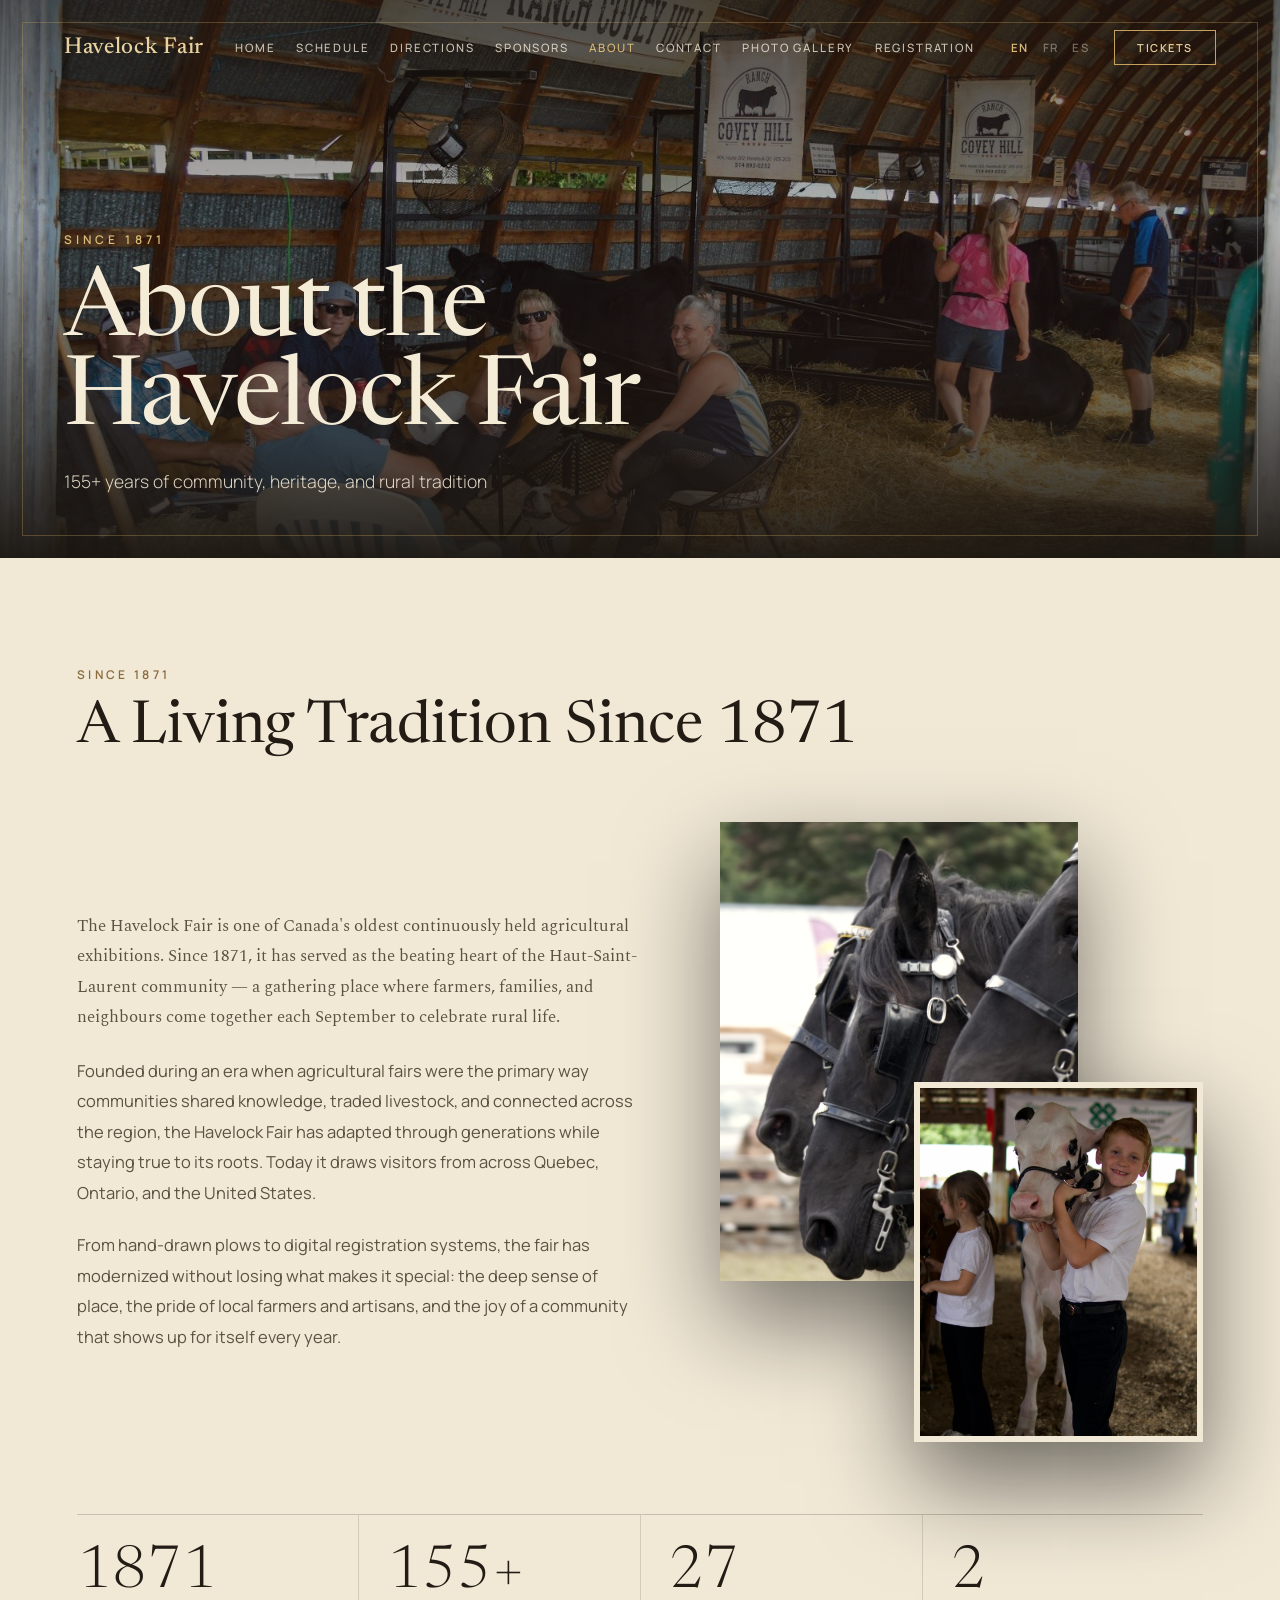
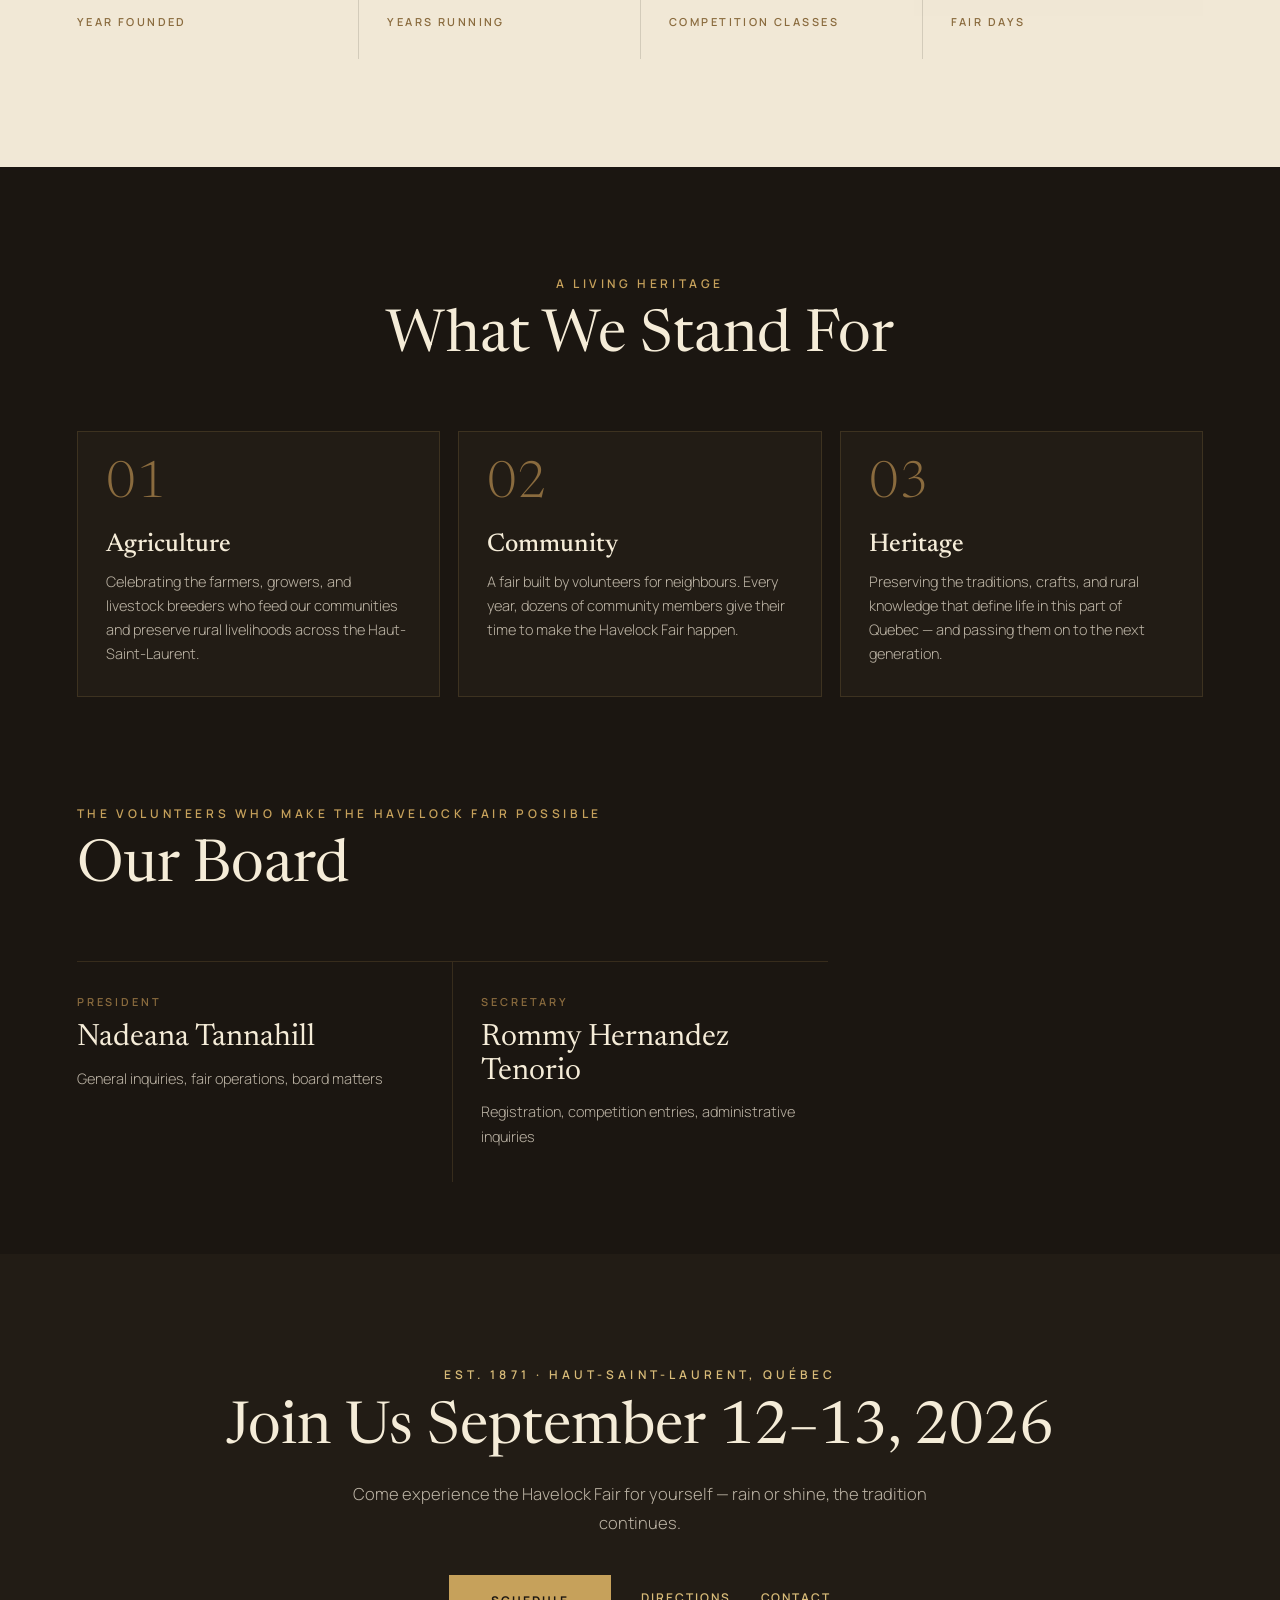
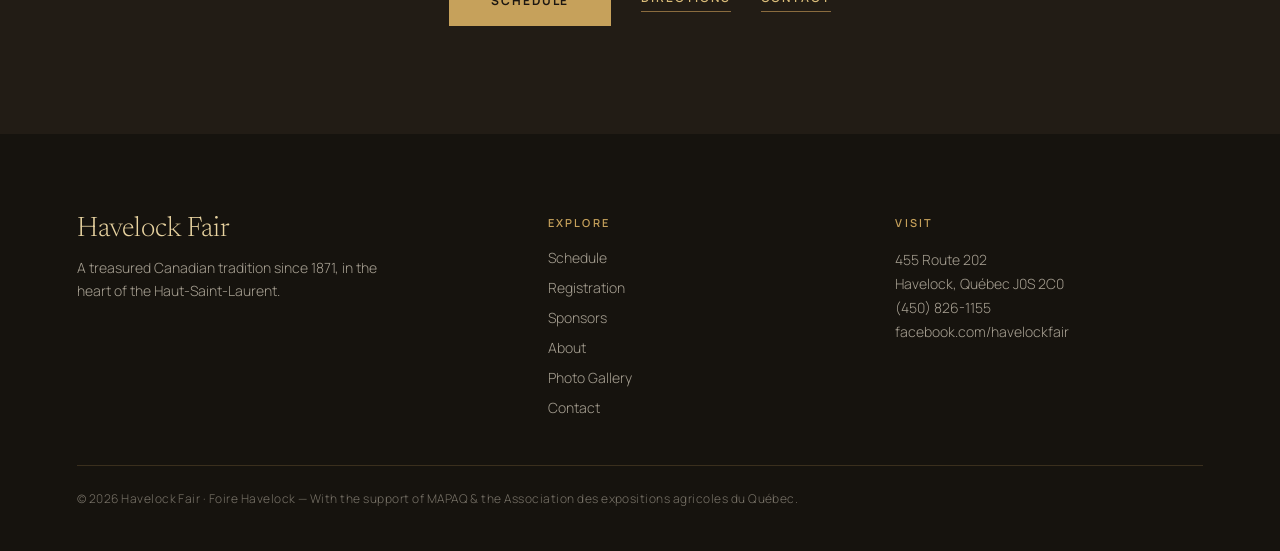
==== commit 5f623ab1: "New 2025 fair photography across the hero, gallery and interior pages Incorporates the "Pics to give" ====
--- a/pages/about.html
+++ b/pages/about.html
@@ -43,10 +43,10 @@
         </div>
         <div class="hf-heritage-photos" data-reveal>
           <div class="hf-heritage-photo-back">
-            <img src="../images/gallery/fair-2025-09.jpg" alt="Heavy horses and driving cart at the Havelock Fair">
+            <img src="../images/gallery/percheron-pair.jpg" alt="A pair of black Percherons in harness at the Havelock Fair">
           </div>
           <div class="hf-heritage-photo-front">
-            <img src="../images/gallery/fair-2025-07.jpg" alt="4-H youth showing a calf at the Havelock Fair">
+            <img src="../images/gallery/showmen-calf.jpg" alt="Two young showmen with their calf at the Havelock Fair">
           </div>
         </div>
       </div>
--- a/css/heritage.css
+++ b/css/heritage.css
@@ -237,12 +237,19 @@
   overflow: hidden;
 }
 .hf-hero-media { position: absolute; inset: 0; }
+/* Rotating hero: slides stack, crossfade, and Ken-Burns while visible.
+   The first slide carries .is-active in the HTML so it shows without JS. */
 .hf-hero-media img {
+  position: absolute;
+  inset: 0;
   width: 100%;
   height: 100%;
   object-fit: cover;
-  animation: hfKen 22s ease-out forwards;
-}
+  opacity: 0;
+  transition: opacity 1600ms ease-in-out;
+}
+.hf-hero-media img.is-active { opacity: 1; }
+.hf-hero-media img.is-panning { animation: hfKen 12s ease-out forwards; }
 @keyframes hfKen {
   0%   { transform: scale(1.02) translate(0, 0); }
   100% { transform: scale(1.14) translate(-1.5%, -1.5%); }
@@ -557,6 +564,131 @@
   line-height: 1.18;
   color: var(--hf-ivory-bright);
   margin: 0;
+}
+
+/* ============================================================
+   THE FILM — click-to-load YouTube facade (no third-party
+   requests until the visitor presses play)
+   ============================================================ */
+.hf-film {
+  background: var(--hf-charcoal);
+  padding: clamp(100px, 15vh, 200px) var(--hf-gutter);
+}
+.hf-film-inner { max-width: var(--hf-max); margin: 0 auto; }
+.hf-film-head { text-align: center; margin-bottom: clamp(44px, 7vh, 78px); }
+.hf-film-head .hf-eyebrow { letter-spacing: 0.32em; margin-bottom: 18px; }
+.hf-film-lede {
+  font-family: var(--hf-body-serif);
+  font-size: 18px;
+  line-height: 1.62;
+  font-weight: 300;
+  color: var(--hf-body-on-dark);
+  max-width: 620px;
+  margin: 24px auto 0;
+  text-wrap: pretty;
+}
+.hf-film-stage {
+  position: relative;
+  max-width: 1080px;
+  margin: 0 auto;
+  aspect-ratio: 16 / 9;
+  background: var(--hf-espresso);
+  border: 1px solid var(--hf-rule);
+  overflow: hidden;
+}
+/* the poster + play affordance, replaced by the iframe on click */
+.hf-film-player {
+  position: absolute;
+  inset: 0;
+  width: 100%;
+  height: 100%;
+  padding: 0;
+  border: 0;
+  background: none;
+  cursor: pointer;
+  display: block;
+  font: inherit;
+  color: inherit;
+}
+.hf-film-player > img {
+  width: 100%;
+  height: 100%;
+  object-fit: cover;
+  transition: transform 900ms cubic-bezier(.2,.6,.2,1), filter 600ms ease;
+  filter: saturate(0.88) contrast(1.02);
+}
+.hf-film-scrim {
+  position: absolute;
+  inset: 0;
+  background: linear-gradient(180deg,
+    rgba(27, 22, 17, 0.34) 0%,
+    rgba(27, 22, 17, 0.18) 40%,
+    rgba(27, 22, 17, 0.82) 100%);
+  transition: background 600ms ease;
+}
+.hf-film-inset {
+  position: absolute;
+  inset: 16px;
+  border: 1px solid var(--hf-frame);
+  pointer-events: none;
+}
+.hf-film-play {
+  position: absolute;
+  top: 50%; left: 50%;
+  transform: translate(-50%, -50%);
+  width: clamp(66px, 7vw, 92px);
+  height: clamp(66px, 7vw, 92px);
+  display: flex;
+  align-items: center;
+  justify-content: center;
+  border: 1px solid var(--hf-gold);
+  background: rgba(27, 22, 17, 0.42);
+  color: var(--hf-gold-bright);
+  transition: background 380ms ease, color 380ms ease, border-color 380ms ease;
+}
+.hf-film-cap {
+  position: absolute;
+  left: clamp(26px, 3.4vw, 46px);
+  bottom: clamp(24px, 3.4vw, 42px);
+  right: clamp(26px, 3.4vw, 46px);
+  display: flex;
+  flex-direction: column;
+  gap: 7px;
+  text-align: left;
+}
+.hf-film-cap-title {
+  font-family: var(--hf-serif);
+  font-size: clamp(19px, 2.1vw, 27px);
+  font-weight: 400;
+  color: var(--hf-ivory-bright);
+  line-height: 1.15;
+}
+.hf-film-cap-meta {
+  font-size: 11px;
+  letter-spacing: 0.26em;
+  text-transform: uppercase;
+  color: var(--hf-gold-warm);
+}
+.hf-film-player:hover > img,
+.hf-film-player:focus-visible > img { transform: scale(1.035); filter: saturate(1) contrast(1.02); }
+.hf-film-player:hover .hf-film-play,
+.hf-film-player:focus-visible .hf-film-play {
+  background: var(--hf-gold);
+  border-color: var(--hf-gold);
+  color: var(--hf-espresso);
+}
+.hf-film-embed {
+  position: absolute;
+  inset: 0;
+  width: 100%;
+  height: 100%;
+  border: 0;
+  display: block;
+}
+.hf-film-foot { text-align: center; margin-top: clamp(28px, 4vh, 44px); }
+@media (max-width: 700px) {
+  .hf-film-inset { inset: 10px; }
+  .hf-film-cap { gap: 5px; }
 }
 
 /* ============================================================
@@ -1105,6 +1237,7 @@
   html { scroll-behavior: auto; }
   .hf-hero-media img,
   .hf-spot-stage img.on { animation: none !important; }
+  .hf-hero-media img { transition: none; }
   .hf-hero-cue { animation: none; }
   .hf-spot.open, .hf-spot-panel { animation: none; }
 }
--- a/css/heritage-pages.css
+++ b/css/heritage-pages.css
@@ -693,6 +693,7 @@
 .sponsor-grid.gold { grid-template-columns: repeat(auto-fill, minmax(280px, 1fr)); }
 .sponsor-grid.silver { grid-template-columns: repeat(auto-fill, minmax(250px, 1fr)); }
 .sponsor-grid.bronze { grid-template-columns: repeat(auto-fill, minmax(220px, 1fr)); }
+.sponsor-grid.community { grid-template-columns: repeat(auto-fill, minmax(260px, 1fr)); }
 .sponsor-card {
   display: flex;
   align-items: center;
@@ -747,6 +748,6 @@
 .sponsor-card:hover .sponsor-link-hint { opacity: 1; }
 .sponsor-card[href="#"] .sponsor-link-hint { display: none; }
 @media (max-width: 560px) {
-  .sponsor-grid.featured, .sponsor-grid.gold,
-  .sponsor-grid.silver, .sponsor-grid.bronze { grid-template-columns: 1fr; }
-}
+  .sponsor-grid.featured, .sponsor-grid.gold, .sponsor-grid.silver,
+  .sponsor-grid.bronze, .sponsor-grid.community { grid-template-columns: 1fr; }
+}
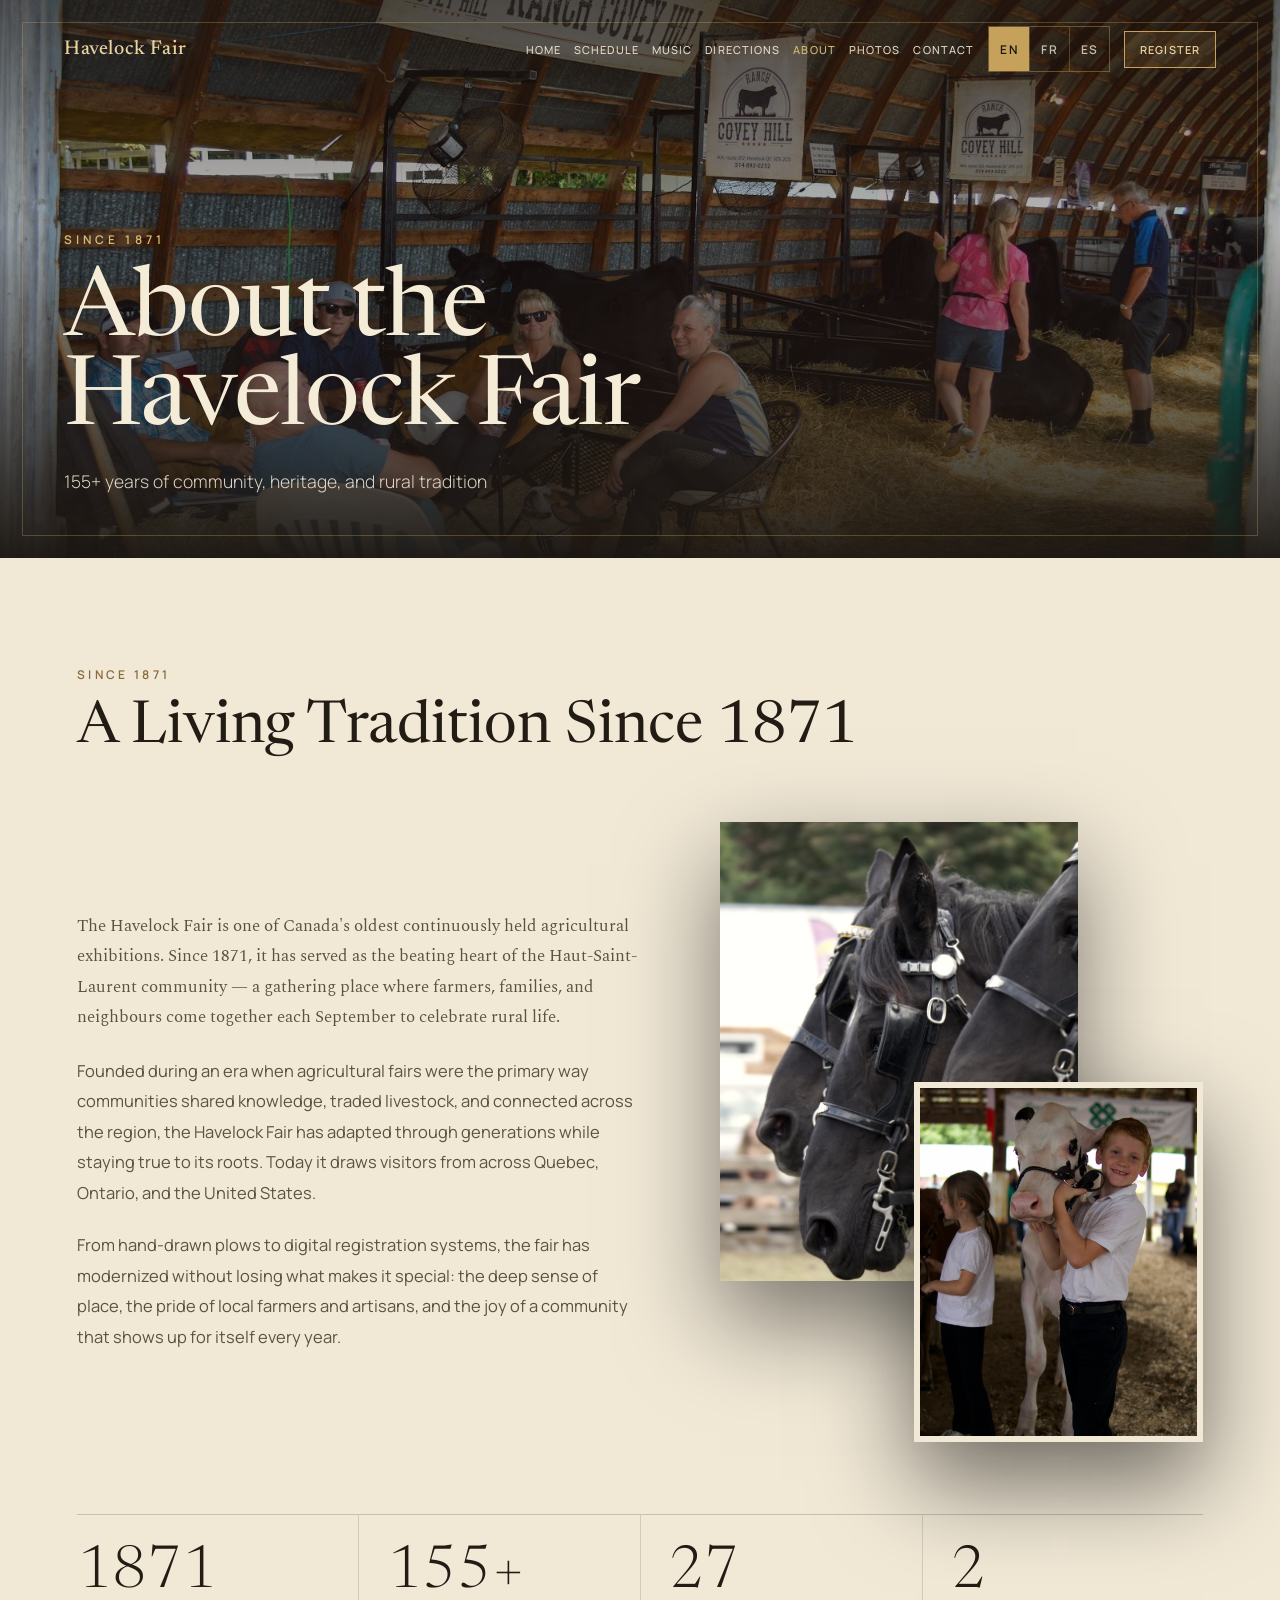
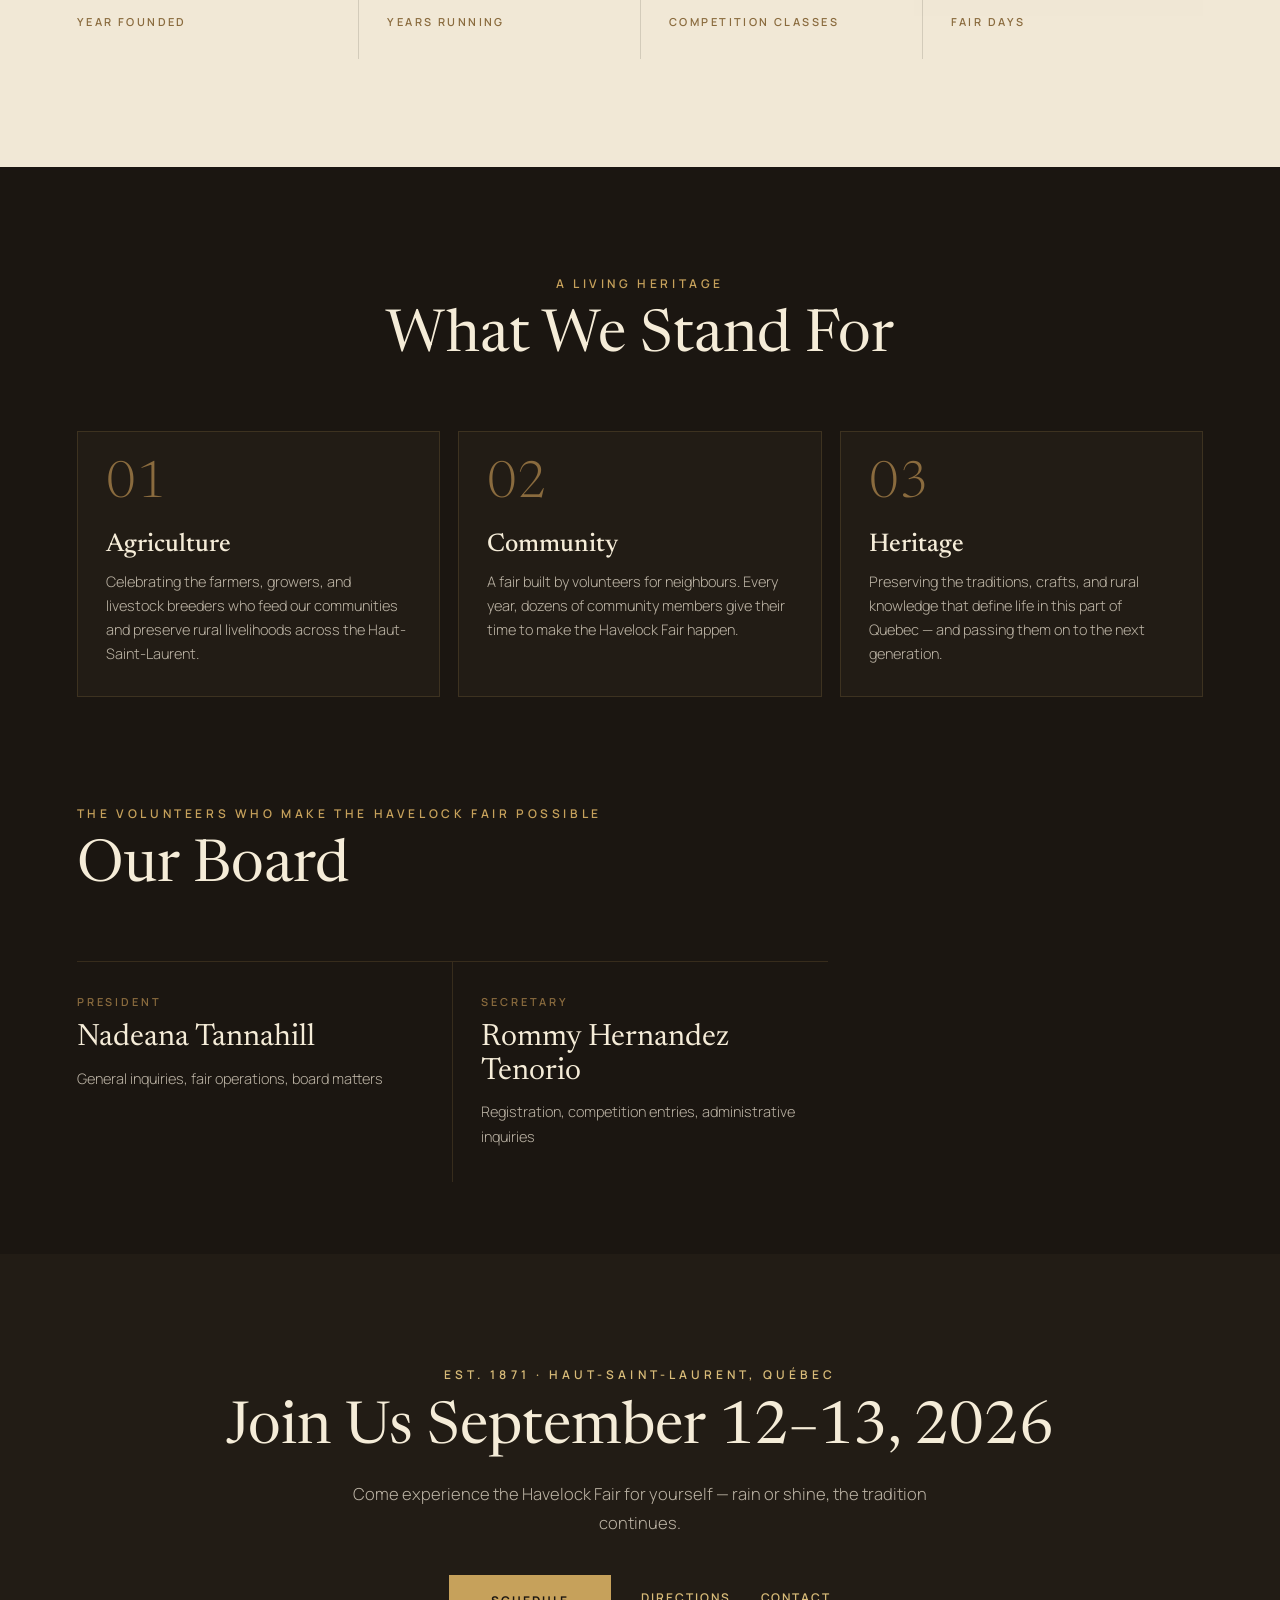
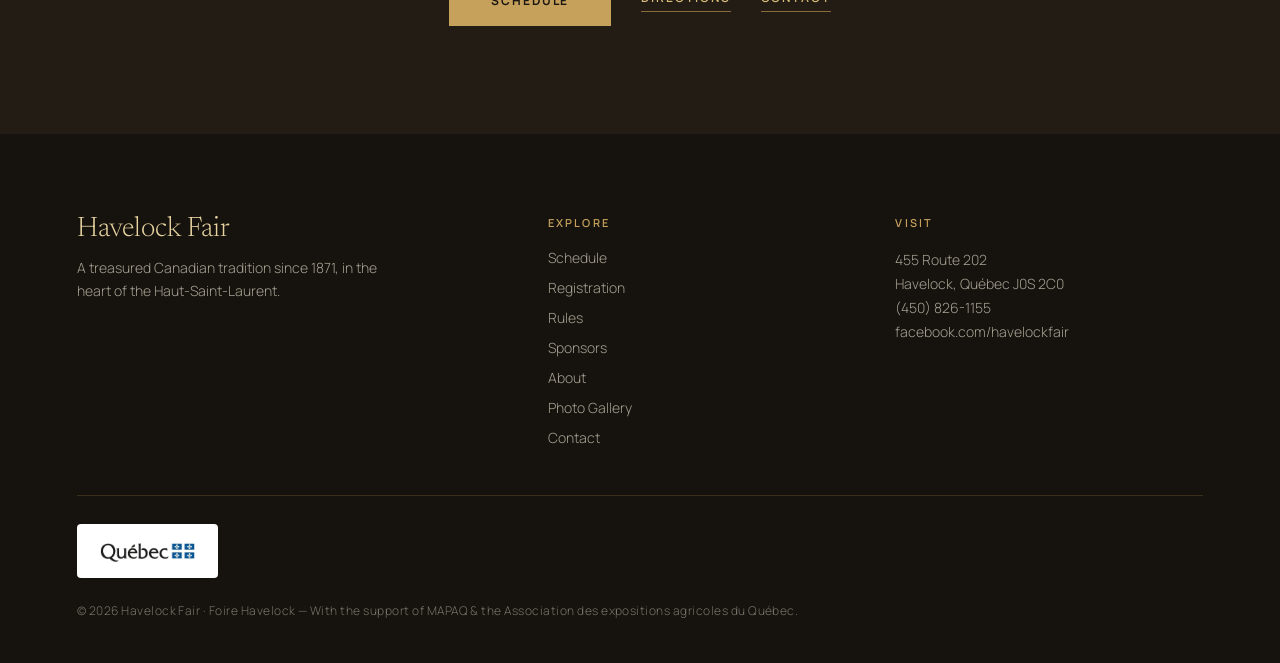
==== commit 8d473616: "Percherons behind the homepage quote, and honest alt text The cinematic break carried a candid of pe" ====
--- a/pages/about.html
+++ b/pages/about.html
@@ -18,7 +18,7 @@
 
   <!-- ========== PAGE HERO ========== -->
   <section class="hf-page-hero">
-    <img src="../images/home/break.jpg" alt="Neighbours gathered on hay bales inside the cattle barn">
+    <img src="../images/home/break.jpg" alt="Exhibitors sitting together in the shade of the cattle barn between classes">
     <div class="hf-page-hero-scrim"></div>
     <div class="hf-frame"></div>
     <div class="hf-page-hero-copy">
--- a/css/heritage.css
+++ b/css/heritage.css
@@ -96,20 +96,61 @@
 }
 .hf-btn-gold:hover { background: var(--hf-gold-bright); }
 
+/* Skip link — visually hidden until focused, then it sits above the
+   fixed header so a keyboard user can jump past the nav. */
+.hf-skip {
+  position: fixed;
+  top: 8px;
+  left: 8px;
+  z-index: 60;
+  background: var(--hf-gold);
+  color: var(--hf-espresso);
+  padding: 12px 20px;
+  font-size: 12px;
+  letter-spacing: 0.14em;
+  text-transform: uppercase;
+  font-weight: 700;
+  transform: translateY(-160%);
+  transition: transform 0.2s ease;
+}
+.hf-skip:focus { transform: translateY(0); }
+[id="main"]:focus { outline: none; }
+
 /* ============================================================
-   HEADER / NAV (transparent over hero; collapses ≤1200px)
+   HEADER / NAV
+   Fixed for the whole scroll, not just the hero. It starts
+   transparent over the hero art, then .is-stuck fades in an
+   opaque bar (toggled from heritage-chrome.js) so the menu,
+   the language switcher and the Register button stay reachable
+   from anywhere on the page.
+   The language switcher is a SIBLING of .hf-nav-side, never a
+   child: .hf-nav-side is hidden in the collapsed layout, and
+   the toggle must survive that.
    ============================================================ */
 .hf-header {
-  position: absolute;
+  position: fixed;
   top: 0; left: 0; right: 0;
   z-index: 20;
   display: flex;
   align-items: center;
-  justify-content: space-between;
-  gap: 24px;
-  padding: 30px clamp(24px, 5vw, 74px);
-}
+  justify-content: flex-end;
+  gap: clamp(14px, 2vw, 24px);
+  padding: 26px clamp(20px, 5vw, 74px);
+  transition: background 0.3s ease, padding 0.3s ease, border-color 0.3s ease;
+  border-bottom: 1px solid transparent;
+}
+.hf-header.is-stuck {
+  background: rgba(27, 22, 17, 0.94);
+  -webkit-backdrop-filter: blur(10px);
+  backdrop-filter: blur(10px);
+  padding-top: 14px;
+  padding-bottom: 14px;
+  border-bottom-color: rgba(198, 161, 91, 0.3);
+}
+/* brand pushes everything else to the right, so the bar keeps its
+   shape no matter how many nav items are in it */
 .hf-brand {
+  margin-right: auto;
   font-family: var(--hf-serif);
   font-size: 23px;
   font-weight: 500;
@@ -117,23 +158,25 @@
   color: var(--hf-gold-warm);
   white-space: nowrap;
 }
+.hf-header.is-stuck .hf-brand { font-size: 20px; }
 .hf-nav {
   display: flex;
   align-items: center;
   gap: clamp(14px, 1.6vw, 26px);
-  font-size: 11.5px;
+  font-size: 12px;
   letter-spacing: 0.16em;
   text-transform: uppercase;
   font-weight: 500;
-  color: rgba(241, 232, 214, 0.82);
+  color: rgba(241, 232, 214, 0.92);
 }
 .hf-nav a { transition: color 0.2s ease; white-space: nowrap; }
 .hf-nav a:hover, .hf-nav a.active { color: var(--hf-gold-bright); }
 .hf-nav-side { display: flex; align-items: center; gap: 20px; }
 .hf-tickets {
   border: 1px solid var(--hf-gold);
+  background: rgba(198, 161, 91, 0.14);
   color: var(--hf-gold-warm);
-  padding: 9px 22px;
+  padding: 10px 22px;
   font-size: 11px;
   letter-spacing: 0.14em;
   text-transform: uppercase;
@@ -144,32 +187,45 @@
 .hf-tickets:hover { background: var(--hf-gold); color: var(--hf-espresso); }
 
 /* language switcher (markup shared with i18n.js: .lang-btn.active) */
-.hf-lang { display: flex; gap: 4px; }
+.hf-lang {
+  display: flex;
+  align-items: center;
+  border: 1px solid rgba(198, 161, 91, 0.42);
+}
 .hf-lang .lang-btn {
+  display: inline-flex;
+  align-items: center;
+  justify-content: center;
+  min-width: 46px;
+  min-height: 44px;
   background: none;
   border: 0;
-  padding: 4px 5px;
+  padding: 0 10px;
   font-family: var(--hf-sans);
-  font-size: 11.5px;
+  font-size: 12px;
   letter-spacing: 0.12em;
   font-weight: 600;
-  color: var(--hf-ivory);
-  opacity: 0.4;
+  color: rgba(241, 232, 214, 0.78);
   cursor: pointer;
-  transition: opacity 0.2s ease;
-}
-.hf-lang .lang-btn:hover { opacity: 0.8; }
-.hf-lang .lang-btn.active { opacity: 1; color: var(--hf-gold-bright); }
+  transition: color 0.2s ease, background 0.2s ease;
+}
+.hf-lang .lang-btn + .lang-btn { border-left: 1px solid rgba(198, 161, 91, 0.32); }
+.hf-lang .lang-btn:hover { color: var(--hf-ivory-bright); background: rgba(198, 161, 91, 0.14); }
+.hf-lang .lang-btn.active {
+  color: var(--hf-espresso);
+  background: var(--hf-gold);
+}
 
 /* mobile menu */
 .hf-menu-btn {
   display: none;
   align-items: center;
   gap: 9px;
-  background: none;
+  min-height: 44px;
+  background: rgba(198, 161, 91, 0.14);
   border: 1px solid rgba(198, 161, 91, 0.5);
   color: var(--hf-gold-warm);
-  padding: 9px 16px;
+  padding: 0 16px;
   font-family: var(--hf-sans);
   font-size: 11px;
   letter-spacing: 0.16em;
@@ -178,30 +234,36 @@
   cursor: pointer;
   white-space: nowrap;
 }
+/* fixed, not absolute: the header is reachable mid-page now, so an
+   absolutely-positioned drawer would open off-screen at document top */
 .hf-mobile-menu {
   display: none;
-  position: absolute;
+  position: fixed;
   top: 0; left: 0; right: 0;
   z-index: 30;
   flex-direction: column;
+  max-height: 100dvh;
+  overflow-y: auto;
   background: var(--hf-footer-black);
   border-bottom: 1px solid rgba(198, 161, 91, 0.3);
-  padding: 26px clamp(24px, 5vw, 74px) 34px;
+  padding: 20px clamp(20px, 5vw, 74px) 30px;
 }
 .hf-mobile-menu.open { display: flex; }
 .hf-mobile-top {
   display: flex;
   align-items: center;
   justify-content: space-between;
-  margin-bottom: 22px;
+  margin-bottom: 18px;
 }
 .hf-mobile-close {
   background: none;
   border: none;
   color: var(--hf-gold-warm);
-  font-size: 22px;
+  font-size: 30px;
+  line-height: 1;
+  min-width: 44px;
+  min-height: 44px;
   cursor: pointer;
-  line-height: 1;
 }
 .hf-mobile-nav {
   display: flex;
@@ -218,13 +280,51 @@
 .hf-mobile-foot {
   display: flex;
   align-items: center;
-  justify-content: space-between;
-  margin-top: 24px;
-}
-.hf-mobile-foot .hf-lang .lang-btn { font-size: 13px; }
-@media (max-width: 1200px) {
+  justify-content: flex-end;
+  margin-top: 22px;
+}
+.hf-mobile-foot .hf-tickets { padding: 13px 26px; }
+
+/* Tighten the bar before dropping it, so the 7 items survive further down.
+   Spanish is the widest language (DIRECCIONES, ACERCA DE) — measure there. */
+@media (max-width: 1300px) {
+  .hf-nav { font-size: 11px; gap: 13px; letter-spacing: 0.1em; }
+  .hf-brand { font-size: 20px; }
+  .hf-tickets { padding: 10px 15px; letter-spacing: 0.1em; }
+  .hf-lang .lang-btn { min-width: 40px; }
+  .hf-header { gap: 14px; }
+}
+
+/* Collapse point MEASURED against the trimmed bar in all three languages
+   (the brand is what clips first; registration.html is the tightest
+   because it still loads the retired css/style.css), not guessed. Below it
+   the nav and the Register button fold into the drawer, but .hf-lang and
+   the Menu button stay in the bar at EVERY viewport — burying the language
+   toggle in the drawer is the bug this whole change exists to fix. */
+@media (max-width: 1000px) {
   .hf-nav, .hf-nav-side { display: none; }
   .hf-menu-btn { display: flex; }
+  .hf-header { padding-top: 16px; padding-bottom: 16px; }
+  .hf-brand { font-size: 19px; }
+  .hf-lang .lang-btn { min-width: 44px; font-size: 12px; }
+}
+/* Phone sizing is driven by the SPANISH wordmark ("Feria de Havelock"),
+   the longest of the three — sizing to the English one clipped it at 414px.
+   Buttons keep their 44px height; only their width tightens. */
+@media (max-width: 520px) {
+  .hf-header { gap: 10px; padding-left: 16px; padding-right: 16px; }
+  .hf-brand { font-size: 16px; }
+  .hf-lang .lang-btn { min-width: 36px; padding: 0 5px; letter-spacing: 0.04em; font-size: 11px; }
+  .hf-menu-btn { padding: 0 12px; letter-spacing: 0.1em; }
+}
+@media (max-width: 360px) {
+  .hf-brand { font-size: 14px; }
+  .hf-lang .lang-btn { min-width: 32px; padding: 0 3px; }
+}
+/* Only on the very narrowest phones does the word "Menu" go — the icon
+   alone is a worse affordance, so it is a last resort, not the default. */
+@media (max-width: 330px) {
+  .hf-menu-btn span:last-child { display: none; }
 }
 
 /* ============================================================
@@ -311,6 +411,33 @@
   color: var(--hf-gold-bright);
   padding-bottom: 2px;
 }
+/* Hero action row — the first screen has to be actionable, not just
+   pretty. Uses the hero_cta / hero_cta2 / hero_cta3 keys. */
+.hf-hero-cta {
+  display: flex;
+  flex-wrap: wrap;
+  align-items: center;
+  gap: 14px;
+  margin-top: clamp(24px, 4vh, 38px);
+}
+.hf-hero-cta .hf-btn-gold { padding: 16px 34px; }
+.hf-btn-ghost {
+  display: inline-block;
+  border: 1px solid rgba(198, 161, 91, 0.65);
+  background: rgba(27, 22, 17, 0.35);
+  color: var(--hf-gold-warm);
+  padding: 15px 30px;
+  font-size: 12px;
+  letter-spacing: 0.16em;
+  text-transform: uppercase;
+  font-weight: 600;
+  transition: background 0.25s ease, color 0.25s ease, border-color 0.25s ease;
+}
+.hf-btn-ghost:hover {
+  background: var(--hf-gold);
+  border-color: var(--hf-gold);
+  color: var(--hf-espresso);
+}
 .hf-hero-edition {
   position: absolute;
   right: clamp(34px, 5vw, 74px);
@@ -336,9 +463,17 @@
   0%, 100% { transform: translate(-50%, 0); opacity: 0.5; }
   50%      { transform: translate(-50%, 9px); opacity: 1; }
 }
+@media (max-width: 900px) {
+  .hf-hero-cue { display: none; }
+}
 @media (max-width: 700px) {
-  .hf-hero { min-height: 640px; }
+  /* svh, not vh: mobile browser chrome otherwise pushes the CTA row
+     below the fold on the very screen it exists to serve */
+  .hf-hero { height: 100svh; min-height: 560px; }
   .hf-hero-edition { display: none; }
+  .hf-hero-copy { padding-bottom: clamp(36px, 6vh, 64px); }
+  .hf-hero-cta { width: 100%; gap: 10px; }
+  .hf-hero-cta > * { flex: 1 1 100%; text-align: center; }
 }
 
 /* ============================================================
@@ -1093,6 +1228,19 @@
   color: var(--hf-body-on-ivory);
   margin: 0;
 }
+.hf-visit-note {
+  max-width: var(--hf-max);
+  margin: 0 0 26px;
+  font-size: 15px;
+  letter-spacing: 0.02em;
+}
+.hf-visit-note a {
+  color: var(--hf-gold);
+  border-bottom: 1px solid rgba(198, 161, 91, 0.4);
+  padding-bottom: 2px;
+  font-weight: 500;
+}
+.hf-visit-note a:hover { color: var(--hf-gold-bright); border-bottom-color: var(--hf-gold-bright); }
 .hf-visit-table {
   display: grid;
   grid-template-columns: repeat(4, 1fr);
@@ -1219,6 +1367,23 @@
 }
 .hf-footer-links a:hover { color: var(--hf-gold-bright); }
 .hf-footer-contact { font-size: 14px; line-height: 1.7; font-weight: 300; margin: 0; }
+.hf-footer-partners {
+  max-width: var(--hf-max);
+  margin: 28px auto 0;
+  display: flex;
+  align-items: center;
+  gap: 18px;
+  flex-wrap: wrap;
+}
+.hf-footer-partner {
+  background: #fff;
+  border-radius: 4px;
+  padding: 10px 14px;
+  display: inline-flex;
+  align-items: center;
+}
+.hf-footer-partner img { display: block; height: 34px; width: auto; }
+@media (max-width: 760px) { .hf-footer-partner img { height: 28px; } }
 .hf-footer-legal {
   max-width: var(--hf-max);
   margin: 24px auto 0;
--- a/css/heritage-pages.css
+++ b/css/heritage-pages.css
@@ -364,6 +364,254 @@
   padding: clamp(10px, 1.6vw, 18px);
 }
 .hf-frame-img img { width: 100%; height: auto; }
+
+/* ============================================================
+   FAIRGROUNDS PLAN — inline SVG, not an image.
+   Every colour here is a token or comes from js/map-data.js, so
+   retinting the plan is one edit and never a re-export.
+   ============================================================ */
+.hf-plan {
+  display: grid;
+  grid-template-columns: minmax(0, 1.75fr) minmax(280px, 1fr);
+  gap: clamp(16px, 2.4vw, 30px);
+  align-items: start;
+}
+.hf-plan-stage {
+  border: 1px solid var(--hf-rule-ivory);
+  background: #EAE0C8;
+  padding: clamp(6px, 0.9vw, 10px);
+  /* scrolls rather than shrinking: at 390px the plan rendered 304px wide and
+     the pin numbers came out about 4px tall — present, but unreadable */
+  overflow-x: auto;
+  overflow-y: hidden;
+  -webkit-overflow-scrolling: touch;
+}
+.hf-plan-svg { display: block; width: 100%; height: auto; }
+
+
+/* --- the illustration + its hotspots -----------------------------------
+   The artwork is a picture and carries NO text. Everything that means
+   anything is HTML on top of it, so it translates, it is focusable, and a
+   screen reader can read it. --------------------------------------------- */
+/* The map ALWAYS fits its container — never a horizontal scroll. An earlier
+   build forced a 620px min-width so the closest pins would not overlap, which
+   meant side-scrolling the whole map on a phone: worse than the problem it
+   solved. Zoom separates crowded pins now, and the legend beside it is a
+   complete alternative that needs no zoom at all. */
+.hf-map-wrap {
+  position: relative;
+  line-height: 0;
+  overflow: hidden;
+  touch-action: pan-y pinch-zoom;
+}
+.hf-map-view {
+  transform-origin: 50% 50%;
+  will-change: transform;
+}
+.hf-map-wrap.is-zoomed { cursor: grab; }
+.hf-map-wrap.is-zoomed:active { cursor: grabbing; }
+.hf-map-art { display: block; width: 100%; height: auto; }
+.hf-map-pins { position: absolute; inset: 0; width: 100%; height: 100%; }
+
+/* zoom controls */
+.hf-map-zoom {
+  position: absolute;
+  right: 10px; bottom: 10px;
+  z-index: 4;
+  display: grid;
+  gap: 4px;
+}
+.hf-map-zoom button {
+  width: 38px; height: 38px;
+  display: grid; place-items: center;
+  border: 1px solid rgba(58, 46, 30, 0.35);
+  background: rgba(243, 235, 216, 0.94);
+  color: #3A2E1E;
+  font-family: var(--hf-sans);
+  font-size: 17px; font-weight: 700; line-height: 1;
+  cursor: pointer;
+  transition: background 0.2s ease;
+}
+.hf-map-zoom button:hover { background: #F8F2E2; }
+.hf-map-zoom button:focus-visible { outline: 3px solid #1B1611; outline-offset: 2px; }
+
+.hf-pin {
+  position: absolute;
+  /* --pin-inv is 1/zoom, set from the script: the pin keeps its real size on
+     screen (and its touch target) however far the map is zoomed in */
+  transform: translate(-50%, -50%) scale(var(--pin-inv, 1));
+  display: grid;
+  place-items: center;
+  width: 30px; height: 30px;
+  padding: 0;
+  border: 2px solid #F3EBD8;
+  border-radius: 50%;
+  background: var(--pl-ink, #3A2E1E);
+  color: #F8F2E2;
+  font-family: var(--hf-sans);
+  font-size: 13px;
+  font-weight: 700;
+  line-height: 1;
+  cursor: pointer;
+  /* the illustration is busy — a pin needs to lift off it */
+  box-shadow: 0 2px 6px rgba(30, 24, 14, 0.45);
+  transition: transform 0.18s ease, box-shadow 0.18s ease, background 0.18s ease;
+}
+.hf-pin:hover {
+  transform: translate(-50%, -50%) scale(calc(var(--pin-inv, 1) * 1.16));
+  box-shadow: 0 4px 12px rgba(30, 24, 14, 0.55);
+}
+.hf-pin.is-on {
+  background: #B03A2E;
+  border-color: #FFF6E2;
+  transform: translate(-50%, -50%) scale(calc(var(--pin-inv, 1) * 1.28));
+  box-shadow: 0 0 0 5px rgba(176, 58, 46, 0.28), 0 4px 12px rgba(30, 24, 14, 0.55);
+}
+.hf-pin:focus-visible {
+  outline: 3px solid #1B1611;
+  outline-offset: 3px;
+}
+.hf-pin-n { pointer-events: none; }
+@media (max-width: 560px) {
+  .hf-pin { width: 26px; height: 26px; font-size: 11.5px; border-width: 1.5px; }
+  .hf-map-zoom button { width: 34px; height: 34px; }
+}
+@media (prefers-reduced-motion: reduce) {
+  .hf-pin, .hf-map-view { transition: none; }
+}
+
+/* ?calibrate=1 — read a percentage straight off the artwork */
+.hf-map-wrap.is-calibrating { cursor: crosshair; }
+.hf-map-cal {
+  position: absolute;
+  z-index: 5;
+  transform: translate(12px, 12px);
+  background: #1B1611;
+  color: #F3EBD8;
+  font-family: var(--hf-sans);
+  font-size: 12px;
+  font-weight: 600;
+  padding: 4px 8px;
+  pointer-events: none;
+  white-space: nowrap;
+}
+.hf-map-cal[hidden] { display: none; }
+
+/* --- side column --- */
+.hf-plan-hint {
+  font-family: var(--hf-sans); font-size: 12.5px; line-height: 1.5;
+  color: rgba(241, 232, 214, 0.6); margin: 0 0 14px;
+}
+.hf-plan-panel {
+  border: 1px solid var(--hf-rule);
+  background: rgba(198, 161, 91, 0.05);
+  padding: 16px 18px;
+  margin-bottom: 20px;
+  min-height: 128px;
+  outline: none;
+}
+.hf-plan-panel:focus-visible { border-color: var(--hf-gold-bright); }
+.pp-head { display: flex; align-items: center; gap: 10px; margin-bottom: 9px; }
+.pp-num {
+  display: inline-flex; align-items: center; justify-content: center;
+  min-width: 26px; height: 26px; padding: 0 6px;
+  background: var(--pl-color, var(--hf-gold)); color: var(--hf-espresso);
+  font-family: var(--hf-sans); font-size: 13px; font-weight: 700;
+}
+.pp-cat {
+  font-family: var(--hf-sans); font-size: 10px; font-weight: 700;
+  letter-spacing: 0.2em; text-transform: uppercase;
+  color: var(--pl-color, var(--hf-gold));
+}
+.pp-name {
+  font-family: var(--hf-serif); font-size: 22px; font-weight: 500; line-height: 1.2;
+  color: var(--hf-ivory-bright); margin-bottom: 14px; text-wrap: balance;
+}
+.pp-unnamed { color: rgba(241, 232, 214, 0.55); font-style: italic; }
+.pp-today {
+  font-family: var(--hf-sans); font-size: 10px; font-weight: 700;
+  letter-spacing: 0.2em; text-transform: uppercase;
+  color: var(--hf-gold); margin-bottom: 8px;
+}
+.pp-events { list-style: none; margin: 0; padding: 0; display: grid; gap: 7px; }
+.pp-events li { display: grid; grid-template-columns: 74px 1fr; gap: 10px; align-items: baseline; }
+.pp-t {
+  font-family: var(--hf-sans); font-size: 11px; font-weight: 700;
+  letter-spacing: 0.06em; text-transform: uppercase; color: var(--hf-gold-warm);
+  font-variant-numeric: tabular-nums;
+}
+.pp-events li span:last-child { font-size: 14px; line-height: 1.45; color: rgba(241, 232, 214, 0.88); }
+.pp-empty { font-size: 14px; color: rgba(241, 232, 214, 0.55); margin: 0; }
+
+/* --- legend --- */
+.hf-plan-legend { display: grid; gap: 16px; }
+.pl-legend-h {
+  display: flex; align-items: center; gap: 8px;
+  font-family: var(--hf-sans); font-size: 10px; font-weight: 700;
+  letter-spacing: 0.2em; text-transform: uppercase;
+  color: var(--pl-color, var(--hf-gold)); margin-bottom: 6px;
+}
+.pl-legend-dot { width: 8px; height: 8px; background: var(--pl-color, var(--hf-gold)); }
+.pl-legend-item {
+  display: grid; grid-template-columns: 26px 1fr; gap: 10px; align-items: baseline;
+  width: 100%; min-height: 34px; padding: 5px 6px;
+  background: none; border: 1px solid transparent; text-align: left; cursor: pointer;
+  font: inherit; color: rgba(241, 232, 214, 0.86);
+  transition: background 0.2s ease, border-color 0.2s ease, color 0.2s ease;
+}
+.pl-legend-item:hover { background: rgba(198, 161, 91, 0.09); color: var(--hf-ivory-bright); }
+.pl-legend-item.is-on { border-color: var(--pl-color, var(--hf-gold)); background: rgba(198, 161, 91, 0.13); }
+.pl-legend-n {
+  font-family: var(--hf-sans); font-size: 11px; font-weight: 700;
+  color: var(--pl-color, var(--hf-gold)); font-variant-numeric: tabular-nums;
+}
+.pl-legend-name { font-size: 14px; line-height: 1.35; }
+
+/* ------------------------------------------------------------
+   THE PLAN SITS IN AN .hf-sec--ivory SECTION.
+   The SVG stage stays dark on purpose — a framed plan on cream — but
+   everything beside it is on IVORY and needs ivory ink. The first build
+   styled this column for a dark ground and shipped cream-on-cream: every
+   location name was invisible while all 43 DOM assertions passed, because
+   assertions check text, not colour. Only the screenshot caught it.
+   --pl-ink is the ivory-measured category colour from js/map-data.js;
+   --pl-color is the espresso one and must NOT be used over here.
+   ------------------------------------------------------------ */
+.hf-sec--ivory .hf-plan-hint { color: var(--hf-body-on-ivory); }
+.hf-sec--ivory .hf-plan-panel {
+  background: rgba(34, 28, 21, 0.04);
+  border-color: var(--hf-rule-ivory);
+}
+.hf-sec--ivory .hf-plan-panel:focus-visible { border-color: var(--hf-bronze); }
+.hf-sec--ivory .pp-num { background: var(--pl-ink, var(--hf-bronze-ink)); color: var(--hf-ivory-bright); }
+.hf-sec--ivory .pp-cat { color: var(--pl-ink, var(--hf-bronze-ink)); }
+.hf-sec--ivory .pp-name { color: var(--hf-charcoal); }
+.hf-sec--ivory .pp-unnamed { color: var(--hf-body-on-ivory); }
+/* --hf-bronze is 4.06:1 on ivory — fine as a rule, NOT as small uppercase
+   text. Same hue, dropped from 54% to 44% value: 5.57:1. Measured, not eyed. */
+.hf-plan { --hf-bronze-ink: #705732; }
+.hf-sec--ivory .pp-today { color: var(--hf-bronze-ink); }
+.hf-sec--ivory .pp-t { color: var(--hf-bronze-ink); }
+.hf-sec--ivory .pp-events li span:last-child { color: var(--hf-body-on-ivory); }
+.hf-sec--ivory .pp-empty { color: var(--hf-body-on-ivory); }
+.hf-sec--ivory .pl-legend-h { color: var(--pl-ink, var(--hf-bronze-ink)); }
+.hf-sec--ivory .pl-legend-dot { background: var(--pl-ink, var(--hf-bronze)); }
+.hf-sec--ivory .pl-legend-item { color: var(--hf-charcoal); }
+.hf-sec--ivory .pl-legend-item:hover { background: rgba(34, 28, 21, 0.06); color: var(--hf-charcoal); }
+.hf-sec--ivory .pl-legend-item.is-on {
+  border-color: var(--pl-ink, var(--hf-bronze));
+  background: rgba(34, 28, 21, 0.06);
+}
+.hf-sec--ivory .pl-legend-n { color: var(--pl-ink, var(--hf-bronze-ink)); }
+
+@media (max-width: 900px) {
+  .hf-plan { grid-template-columns: 1fr; }
+  .hf-plan-side { display: grid; gap: 18px; }
+  .hf-plan-panel { margin-bottom: 0; }
+}
+@media (prefers-reduced-motion: reduce) {
+  .pl-bldg, .pl-ring, .pl-pin circle, .pl-pin text, .pl-legend-item { transition: none; }
+}
 .hf-map {
   height: clamp(320px, 48vh, 460px);
   border: 1px solid var(--hf-frame);
@@ -487,47 +735,205 @@
 .cat-btn:hover { border-color: var(--hf-bronze); color: var(--hf-ivory); }
 .cat-btn.active { border-color: var(--hf-gold); color: var(--hf-gold-bright); }
 
-.timeline { max-width: 900px; margin: 0 auto; }
-.time-group {
-  display: grid;
-  grid-template-columns: minmax(120px, 170px) 1fr;
-  column-gap: clamp(20px, 4vw, 50px);
-  border-top: 1px solid var(--hf-rule);
-  padding: 22px 0 26px;
-}
-.time-header { grid-column: 1; }
-.time-dot { display: none; }
-.time-label {
-  font-family: var(--hf-serif);
-  font-weight: 300;
-  font-size: clamp(24px, 2.8vw, 34px);
-  line-height: 1.1;
-  color: var(--hf-gold-bright);
-  font-variant-numeric: tabular-nums;
-}
-.event-card { grid-column: 2; padding: 10px 0 14px; }
-.event-card + .event-card { border-top: 1px solid rgba(198, 161, 91, 0.1); }
-.event-cat-badge {
-  display: inline-block;
+.timeline { max-width: 940px; margin: 0 auto; }
+
+/* Screen-reader-only: every row carries its category as text, so colour is
+   never the sole signal. */
+.sr-only {
+  position: absolute; width: 1px; height: 1px; padding: 0; margin: -1px;
+  overflow: hidden; clip: rect(0 0 0 0); white-space: nowrap; border: 0;
+}
+
+/* ---- band headings shared by the highlights strip and the all-day band ---- */
+.sched-band-label {
+  font-family: var(--hf-sans);
   font-size: 10px;
   letter-spacing: 0.24em;
   text-transform: uppercase;
   font-weight: 700;
-  color: var(--hf-bronze);
-  margin-bottom: 5px;
-}
+  color: var(--hf-gold);
+  margin-bottom: 12px;
+}
+
+/* ---- "Don't miss" ---- */
+.sched-highlights { margin-bottom: 34px; }
+.sched-highlights.hidden { display: none; }
+.sched-highlight-grid {
+  display: grid;
+  grid-template-columns: repeat(3, 1fr);
+  gap: 12px;
+}
+.sched-highlight {
+  position: relative;
+  display: block;
+  min-height: 148px;
+  padding: 16px;
+  overflow: hidden;
+  border: 1px solid var(--hf-rule);
+  color: var(--hf-ivory-bright);
+  display: flex;
+  flex-direction: column;
+  justify-content: flex-end;
+  gap: 3px;
+  transition: border-color 0.25s ease;
+}
+/* No width/height attributes on these: the card height is fixed here and the
+   image is object-fit:cover, so intrinsic size cannot shift layout. The
+   attributes that were there claimed 600x400 while the files are 680x503. */
+.sched-highlight img {
+  position: absolute; inset: 0;
+  width: 100%; height: 100%;
+  object-fit: cover;
+  z-index: 0;
+  transition: transform 0.5s ease;
+}
+/* scrim, so the type stays legible whatever the photo does underneath */
+.sched-highlight::after {
+  content: "";
+  position: absolute; inset: 0; z-index: 1;
+  background: linear-gradient(180deg, rgba(27,22,17,0.30) 0%, rgba(27,22,17,0.72) 55%, rgba(27,22,17,0.94) 100%);
+}
+.sched-highlight > span { position: relative; z-index: 2; }
+.sched-highlight:hover { border-color: var(--ev-color, var(--hf-gold)); }
+.sched-highlight:hover img { transform: scale(1.05); }
+.sh-time {
+  font-family: var(--hf-sans);
+  font-size: 10.5px; font-weight: 700; letter-spacing: 0.16em; text-transform: uppercase;
+  color: var(--ev-color, var(--hf-gold-warm));
+}
+.sh-title {
+  font-family: var(--hf-serif);
+  font-size: 19px; font-weight: 500; line-height: 1.2;
+  color: var(--hf-ivory-bright);
+  text-wrap: balance;
+  /* the card is a fixed height; a long title used to overflow it upward
+     rather than wrap out of sight, which looked like a rendering fault */
+  display: -webkit-box;
+  -webkit-line-clamp: 2;
+  line-clamp: 2;
+  -webkit-box-orient: vertical;
+  overflow: hidden;
+}
+
+/* ---- all-day band ---- */
+.sched-allday {
+  margin-bottom: 30px;
+  padding: 16px 18px;
+  background: rgba(198, 161, 91, 0.05);
+  border-left: 2px solid var(--hf-bronze);
+}
+.sched-allday.hidden { display: none; }
+.sched-allday-list { display: grid; gap: 2px; }
+.sched-allday .event-card { padding: 7px 0; }
+.sched-allday .event-card + .event-card { border-top: 1px solid rgba(198, 161, 91, 0.09); }
+
+/* ---- the timeline ----
+   Density: a one-line event used to cost ~120px, because every row printed a
+   GENERAL / MUSIC badge above itself and the row padding was set for that
+   two-line shape. The badge is a colour rule now and the padding follows. */
+.time-group {
+  display: grid;
+  grid-template-columns: minmax(96px, 128px) 1fr;
+  column-gap: clamp(16px, 3vw, 34px);
+  border-top: 1px solid var(--hf-rule);
+  padding: 13px 0 14px;
+  transition: background 0.3s ease, opacity 0.3s ease;
+}
+.time-header { grid-column: 1; }
+.time-dot { display: none; }
+.time-label {
+  font-family: var(--hf-serif);
+  font-weight: 300;
+  font-size: clamp(20px, 2vw, 25px);
+  line-height: 1.25;
+  color: var(--hf-gold-bright);
+  font-variant-numeric: tabular-nums;
+  white-space: nowrap;
+}
+.time-flag {
+  font-family: var(--hf-sans);
+  font-size: 9px; font-weight: 700; letter-spacing: 0.16em; text-transform: uppercase;
+  margin-top: 5px;
+  color: var(--hf-espresso);
+  background: var(--hf-gold);
+  display: inline-block;
+  padding: 2px 7px;
+}
+.time-events { grid-column: 2; display: grid; gap: 2px; }
+
+/* one event row: colour rule + title, with span/venue on a quiet second line */
+.event-card {
+  display: grid;
+  grid-template-columns: 3px 1fr;
+  column-gap: 12px;
+  align-items: stretch;
+  padding: 6px 0;
+}
+.event-card + .event-card { border-top: 1px solid rgba(198, 161, 91, 0.09); }
+.ev-rule { background: var(--ev-color, var(--hf-bronze)); }
+.ev-body { min-width: 0; }
 .event-title {
-  font-size: 16px;
-  line-height: 1.55;
-  font-weight: 300;
-  color: rgba(241, 232, 214, 0.9);
-}
+  font-size: 15.5px;
+  line-height: 1.5;
+  font-weight: 300;
+  color: rgba(241, 232, 214, 0.92);
+}
+.ev-meta {
+  margin-top: 2px;
+  font-family: var(--hf-sans);
+  font-size: 11px;
+  letter-spacing: 0.08em;
+  text-transform: uppercase;
+  font-weight: 600;
+  color: var(--ev-color, var(--hf-bronze));
+}
+.ev-dot { margin: 0 7px; opacity: 0.55; }
+/* the venue is a link to its pin on the fairgrounds plan */
+a.ev-venue { color: inherit; border-bottom: 1px solid currentColor; padding-bottom: 1px; }
+a.ev-venue:hover { color: var(--hf-gold-bright); }
+
+/* ---- on now / up next ---- */
+.time-group.is-now {
+  background: rgba(198, 161, 91, 0.09);
+  border-top-color: var(--hf-gold);
+}
+.time-group.is-now .time-label { color: var(--hf-gold-warm); }
+.time-group.is-done { opacity: 0.42; }
+.time-group.is-next .time-flag { background: none; color: var(--hf-gold-bright); border: 1px solid var(--hf-gold); }
+.time-group.flash { background: rgba(198, 161, 91, 0.16); }
+
 .event-card.hidden, .time-group.hidden { display: none; }
 .day-content { display: none; }
 .day-content.active { display: block; }
+
+/* filter buttons carry the same colour key as the rows */
+.cat-swatch {
+  display: inline-block;
+  width: 8px; height: 8px;
+  margin-right: 8px;
+  vertical-align: baseline;
+  background: var(--ev-color, var(--hf-gold));
+}
+
+@media (max-width: 760px) {
+  .sched-highlight-grid { grid-template-columns: 1fr 1fr; }
+  .sched-highlight-grid > :nth-child(3) { grid-column: 1 / -1; min-height: 118px; }
+}
 @media (max-width: 640px) {
-  .time-group { grid-template-columns: 1fr; row-gap: 8px; }
-  .event-card { grid-column: 1; }
+  .time-group { grid-template-columns: 1fr; row-gap: 6px; padding: 12px 0 13px; }
+  .time-header { display: flex; align-items: baseline; gap: 10px; }
+  .time-flag { margin-top: 0; }
+  .time-events { grid-column: 1; }
+  .sched-allday { padding: 14px 14px; }
+}
+@media (max-width: 460px) {
+  .sched-highlight-grid { grid-template-columns: 1fr; }
+  .sched-highlight-grid > :nth-child(3) { min-height: 118px; }
+  .sched-highlight { min-height: 118px; }
+}
+@media (prefers-reduced-motion: reduce) {
+  .sched-highlight img, .sched-highlight, .time-group { transition: none; }
+  .sched-highlight:hover img { transform: none; }
 }
 
 /* ============================================================
@@ -751,3 +1157,205 @@
   .sponsor-grid.featured, .sponsor-grid.gold, .sponsor-grid.silver,
   .sponsor-grid.bronze, .sponsor-grid.community { grid-template-columns: 1fr; }
 }
+
+/* ============================================================
+   MUSIC PAGE — lineup sets
+   .set-photo is commented out in the markup until band photos
+   arrive, so the row must read correctly with OR without it:
+   the photo is a fixed-width flex item that simply isn't there
+   yet, and nothing below depends on its height.
+   ============================================================ */
+.day-heading {
+  font-family: var(--hf-serif, 'Newsreader', serif);
+  font-size: clamp(26px, 3.4vw, 34px);
+  font-weight: 400;
+  color: var(--hf-ivory-bright);
+  margin: 0 0 22px;
+  padding-bottom: 12px;
+  border-bottom: 1px solid var(--hf-rule-ivory);
+}
+.hf-sec--ivory .day-heading { color: var(--hf-charcoal); border-bottom-color: var(--hf-rule); }
+.day-heading + .set-list { margin-bottom: 54px; }
+.set-list { list-style: none; margin: 0 0 40px; padding: 0; }
+.set {
+  display: flex;
+  align-items: center;
+  gap: 22px;
+  padding: 18px 0;
+  border-bottom: 1px solid var(--hf-rule-ivory);
+}
+.hf-sec--ivory .set { border-bottom-color: var(--hf-rule); }
+.set:last-child { border-bottom: 0; }
+.set-time {
+  flex: 0 0 132px;
+  font-family: var(--hf-sans, 'Manrope', sans-serif);
+  font-size: 13px;
+  font-weight: 600;
+  letter-spacing: 0.09em;
+  text-transform: uppercase;
+  color: var(--hf-gold, #C6A15B);
+}
+.set-info { flex: 1 1 auto; min-width: 0; }
+.set-act {
+  font-family: var(--hf-serif, 'Newsreader', serif);
+  font-size: clamp(19px, 2.2vw, 23px);
+  font-weight: 500;
+  line-height: 1.25;
+  margin: 0 0 4px;
+  color: var(--hf-ivory-bright);
+}
+.hf-sec--ivory .set-act { color: var(--hf-charcoal); }
+.set-stage {
+  display: block;
+  font-size: 13px;
+  letter-spacing: 0.06em;
+  color: var(--hf-body-on-dark);
+}
+.hf-sec--ivory .set-stage { color: var(--hf-body-on-ivory); }
+/* Only occupies space once a real photo is uncommented. */
+.set-photo {
+  flex: 0 0 108px;
+  width: 108px;
+  height: 108px;
+  object-fit: cover;
+  border-radius: 4px;
+  border: 1px solid var(--hf-rule-ivory);
+}
+.note {
+  font-size: 15px;
+  line-height: 1.6;
+  margin: 0 0 10px;
+  max-width: 62ch;
+  color: var(--hf-body-on-dark);
+}
+.hf-sec--ivory .note { color: var(--hf-body-on-ivory); }
+.note-muted { opacity: 0.7; font-size: 14px; }
+@media (max-width: 620px) {
+  .set { flex-wrap: wrap; gap: 6px 18px; padding: 16px 0; }
+  .set-time { flex: 0 0 100%; order: -1; margin-bottom: 2px; }
+  .set-photo { flex-basis: 76px; width: 76px; height: 76px; }
+}
+
+/* ============================================================
+   RULES & REGULATIONS (pages/rules.html)
+   ============================================================
+   Two grounds in one page, and they are NOT interchangeable:
+   the facts strip sits on .hf-sec--ivory and the numbered
+   regulations on the espresso section. Every colour below is
+   therefore stated for its own ground rather than inherited —
+   this repo has already shipped a page whose headings were
+   ivory-on-ivory while all its DOM assertions passed, because
+   assertions check text and not colour.
+   Measured against #F1E8D6 (ivory) and #1B1611 (espresso):
+     ivory   ink #4A4132 12.0:1 · body #5c5240 7.5:1 · bronze #8A6B3E 4.6:1
+     espresso body rgba(241,232,214,.74) 10.2:1 · gold #C6A15B 7.4:1 */
+
+/* --- at a glance ------------------------------------------- */
+.hf-facts {
+  display: grid;
+  grid-template-columns: repeat(auto-fit, minmax(230px, 1fr));
+  gap: 1px;
+  background: var(--hf-rule-ivory, rgba(138, 107, 62, 0.3));
+  border: 1px solid var(--hf-rule-ivory, rgba(138, 107, 62, 0.3));
+}
+.hf-fact {
+  background: var(--hf-ivory);
+  padding: 26px 24px 24px;
+}
+.hf-fact-k {
+  font-family: var(--hf-sans);
+  font-size: 11px;
+  font-weight: 600;
+  letter-spacing: 0.2em;
+  text-transform: uppercase;
+  /* NOT var(--hf-bronze). Bronze #8A6B3E on ivory measures 4.06:1, under the
+     4.5 AA floor for text this small. That shortfall is site-wide — every
+     .hf-eyebrow--bronze on six other pages sits at the same ratio — and fixing
+     it properly means retinting the token, which is a whole-site design call.
+     This label is darkened locally to 5.35:1 rather than shipping a new
+     instance of a known failure. See tools/verify-rules.js. */
+  color: #75592F;
+  margin-bottom: 10px;
+}
+.hf-fact-v {
+  font-family: var(--hf-serif);
+  font-size: clamp(19px, 2.1vw, 24px);
+  line-height: 1.18;
+  color: var(--hf-charcoal);
+  text-wrap: balance;
+}
+.hf-fact-note {
+  margin: 12px 0 0;
+  font-size: 14.5px;
+  line-height: 1.65;
+  color: var(--hf-body-on-ivory);
+}
+
+/* --- the numbered regulations ------------------------------ */
+/* Counter rather than list-style so the number can be gold and
+   hang in its own column; `list-style: none` on an <ol> hides it
+   from some screen readers, so the marker stays real and is only
+   restyled. */
+.hf-rules {
+  margin: 0;
+  padding: 0;
+  list-style: none;
+  counter-reset: hf-rule;
+  max-width: 78ch;
+}
+.hf-rules li {
+  counter-increment: hf-rule;
+  position: relative;
+  padding: 0 0 22px 58px;
+  margin-bottom: 22px;
+  border-bottom: 1px solid rgba(198, 161, 91, 0.16);
+  font-size: 15.5px;
+  line-height: 1.78;
+  font-weight: 300;
+  color: var(--hf-body-on-dark);
+}
+.hf-rules li:last-child { border-bottom: 0; margin-bottom: 0; }
+.hf-rules li::before {
+  content: counter(hf-rule);
+  position: absolute;
+  left: 0;
+  top: 1px;
+  width: 34px;
+  text-align: right;
+  font-family: var(--hf-serif);
+  font-size: 21px;
+  line-height: 1.3;
+  color: var(--hf-gold);
+}
+.hf-sec--ivory .hf-rules li { color: var(--hf-body-on-ivory); font-weight: 400; }
+.hf-sec--ivory .hf-rules li::before { color: var(--hf-bronze); }
+
+.hf-rules-foot {
+  margin-top: clamp(40px, 6vh, 64px);
+  padding-top: 28px;
+  border-top: 1px solid rgba(198, 161, 91, 0.28);
+  max-width: 78ch;
+}
+.hf-rules-foot p {
+  margin: 0 0 10px;
+  font-size: 15px;
+  line-height: 1.7;
+  font-weight: 300;
+  color: var(--hf-body-on-dark);
+}
+.hf-rules-shout {
+  font-family: var(--hf-sans);
+  font-size: 13px !important;
+  font-weight: 600;
+  letter-spacing: 0.16em;
+  text-transform: uppercase;
+  color: var(--hf-gold-bright) !important;
+  margin-bottom: 0 !important;
+}
+.hf-sec--ivory .hf-rules-foot p { color: var(--hf-body-on-ivory); }
+.hf-sec--ivory .hf-rules-shout { color: var(--hf-bronze) !important; }
+
+@media (max-width: 620px) {
+  .hf-rules li { padding-left: 42px; }
+  .hf-rules li::before { width: 26px; font-size: 18px; }
+}
